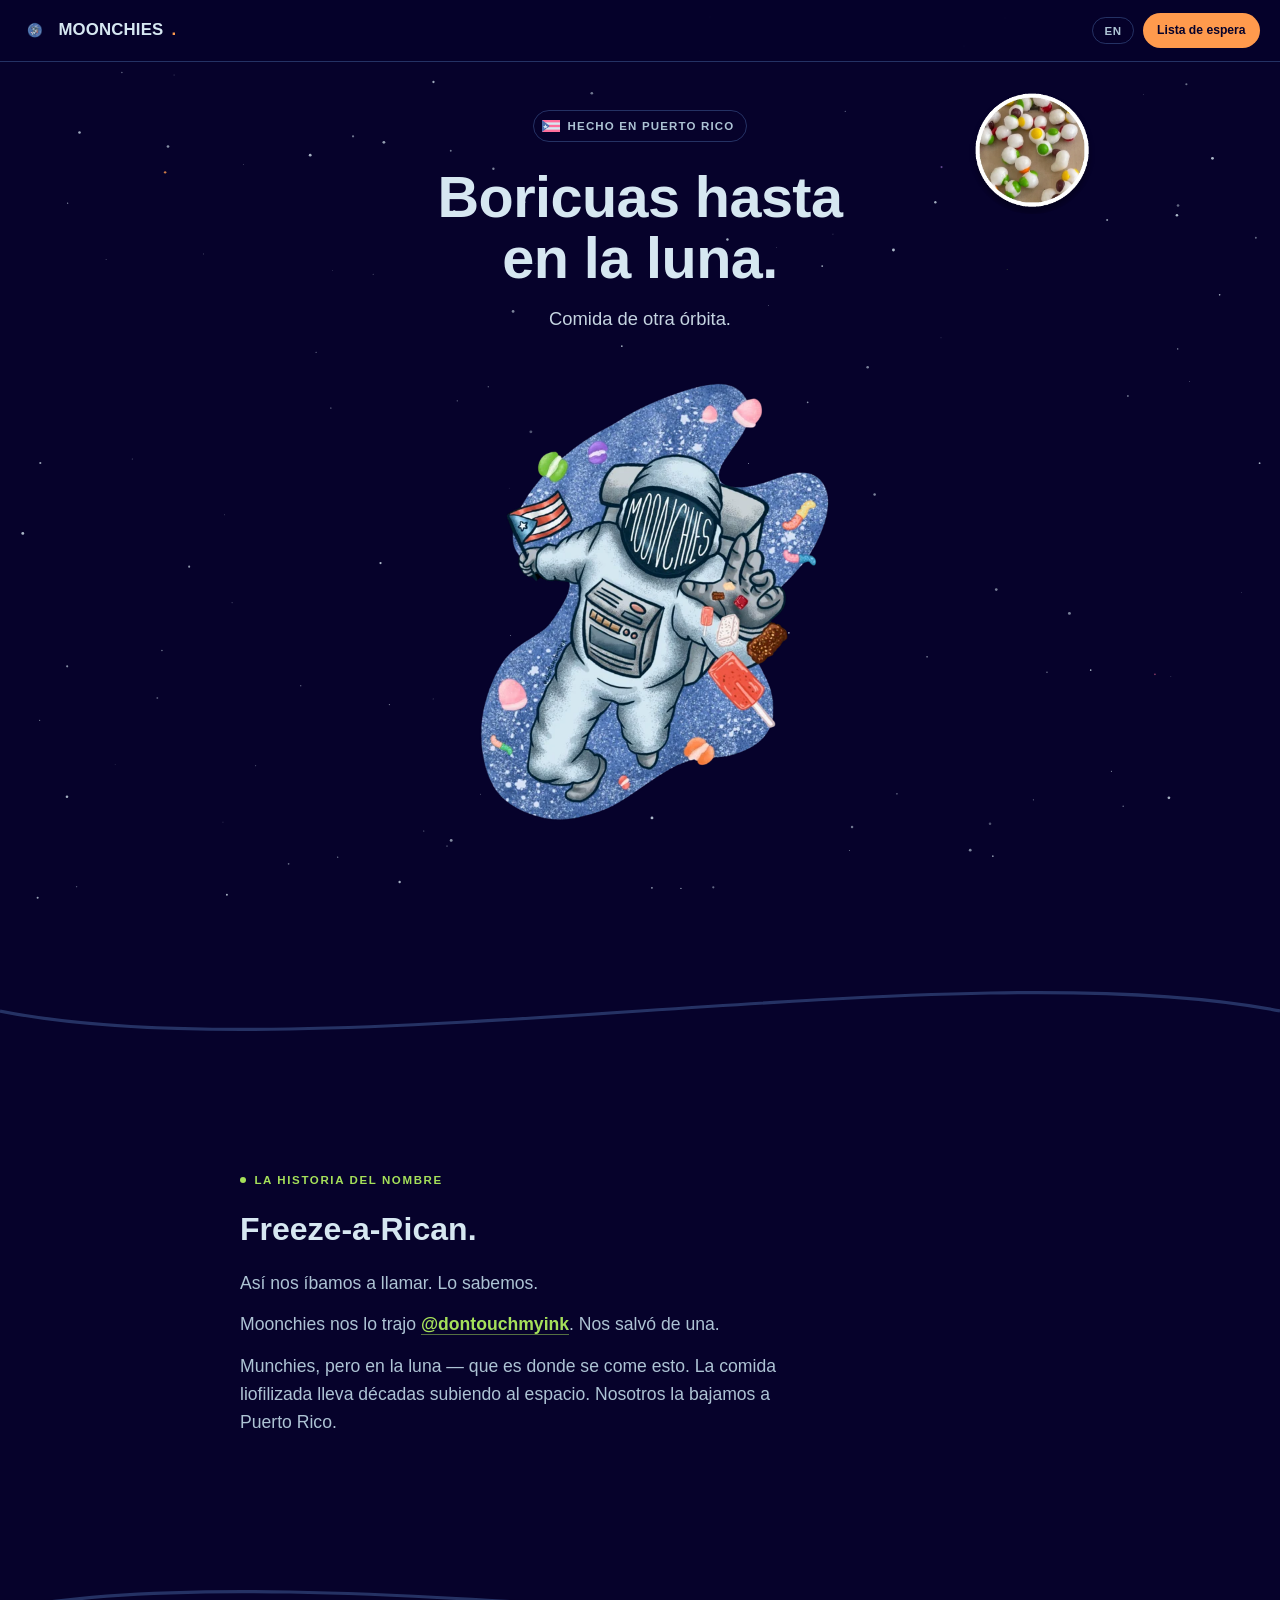
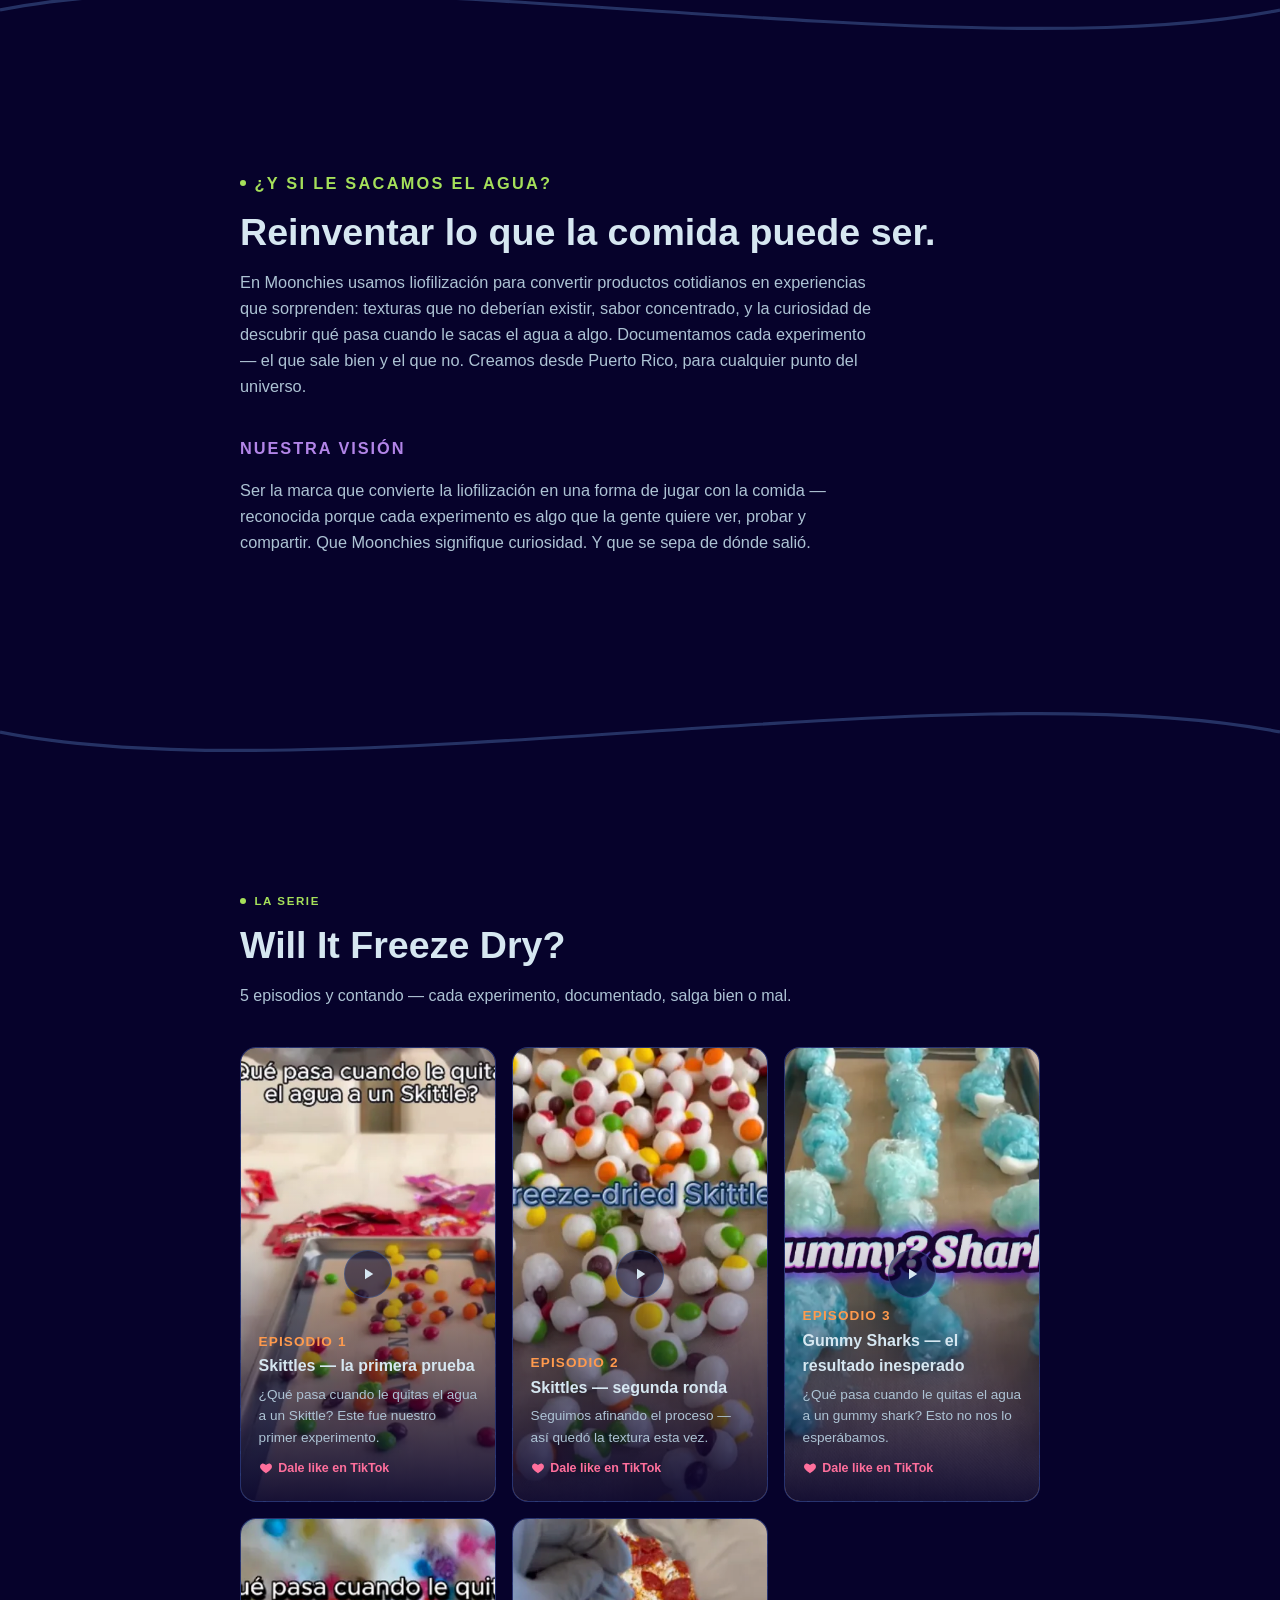
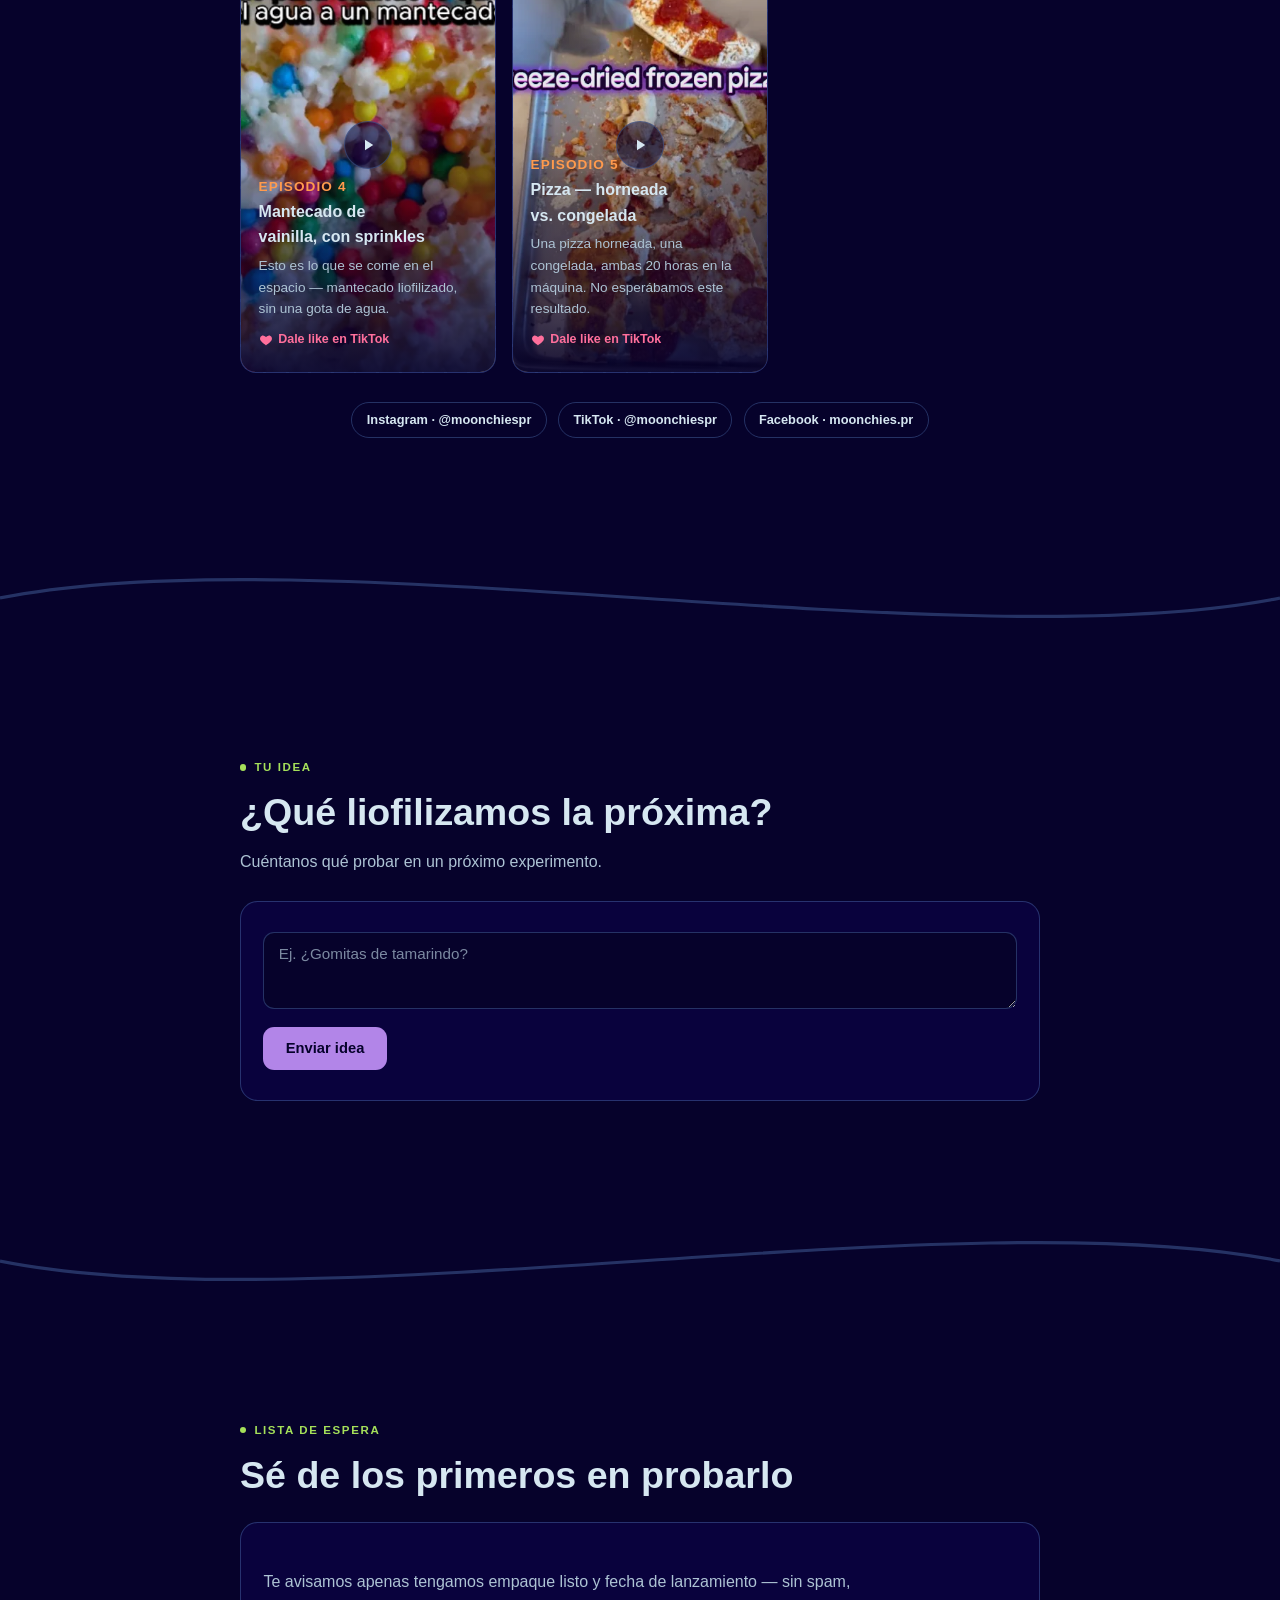
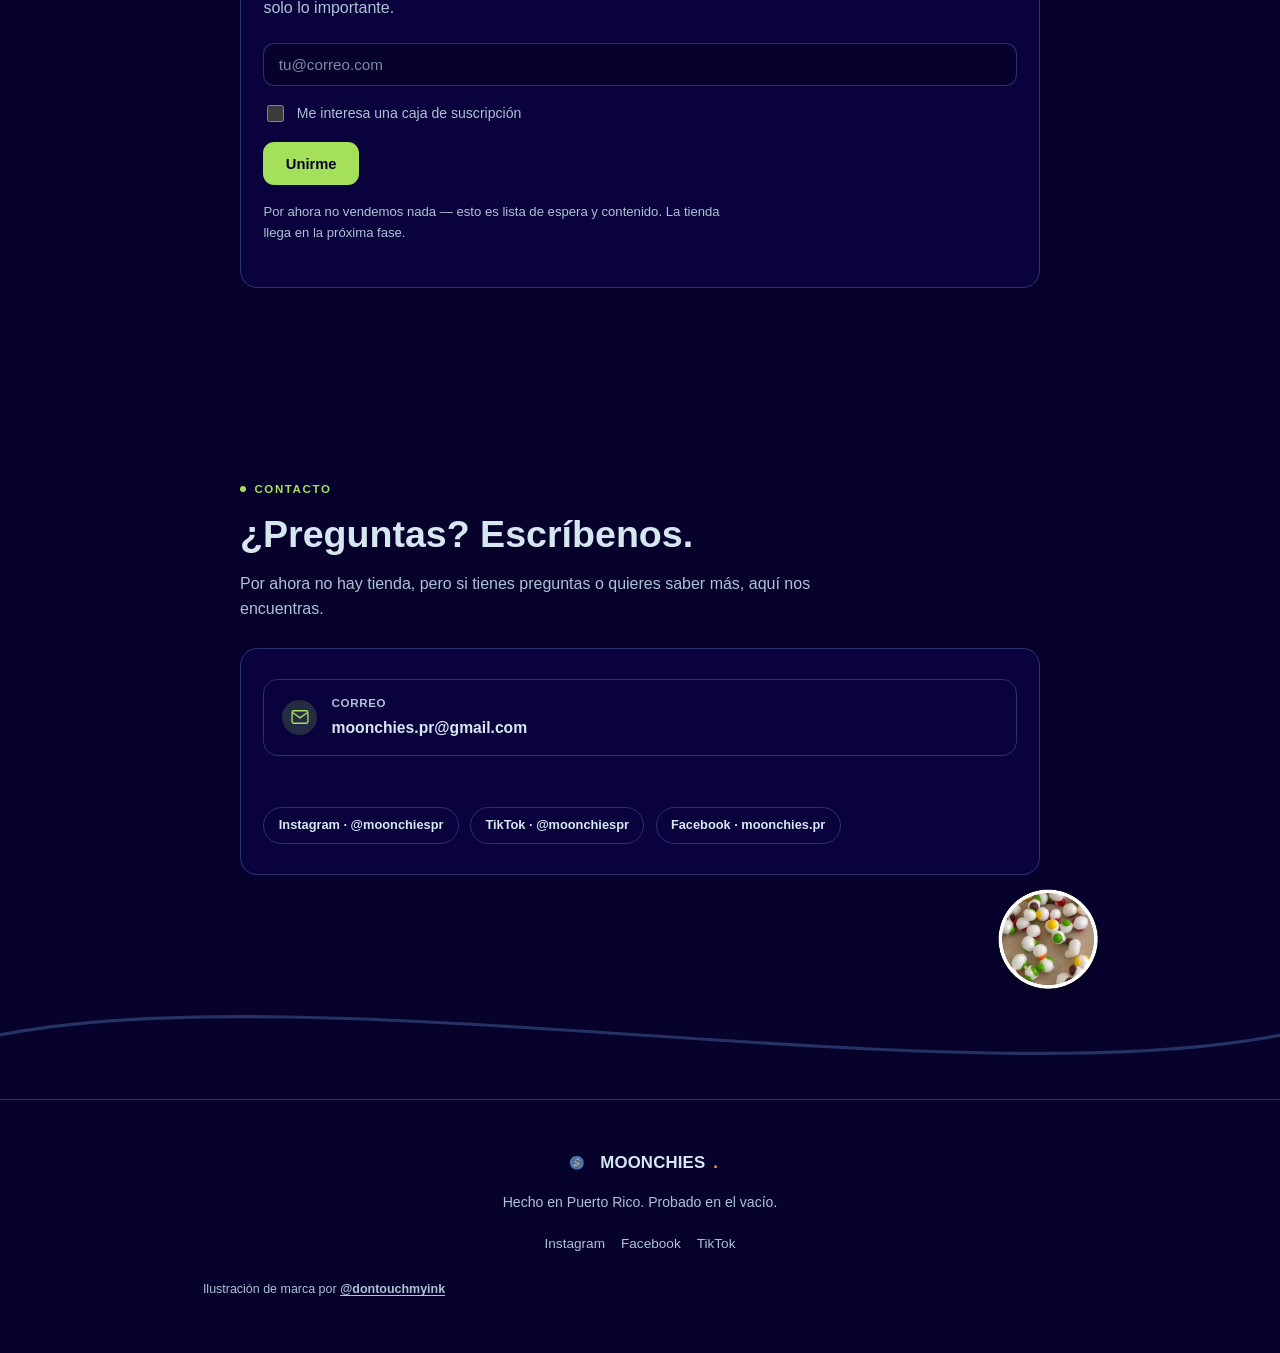
==== index.html @ 4232173c "Phase 1: technical base — skip link, lighter starfield, branded 404, SEO, headers, print - Skip-to-c" ====
<!doctype html>
<html lang="es">
<head>
<meta charset="utf-8">
<meta name="viewport" content="width=device-width, initial-scale=1">
<title data-i18n="meta.title">Moonchies — Boricuas hasta en la luna</title>
<meta name="description" content="Moonchies liofiliza lo cotidiano y documenta qué pasa. Will It Freeze Dry, lista de espera y la historia detrás del nombre — desde Puerto Rico.">
<link rel="canonical" href="https://moonchiespr.com/">
<meta name="theme-color" content="#06022b">

<meta property="og:type" content="website">
<meta property="og:site_name" content="Moonchies">
<meta property="og:title" content="Moonchies — Boricuas hasta en la luna">
<meta property="og:description" content="Liofiliamos lo cotidiano y documentamos qué pasa. Will It Freeze Dry, lista de espera y la historia detrás del nombre — desde Puerto Rico.">
<meta property="og:image" content="https://moonchiespr.com/images/og-image.jpg">
<meta property="og:url" content="https://moonchiespr.com/">
<meta property="og:locale" content="es_PR">
<meta name="twitter:card" content="summary_large_image">
<meta name="twitter:title" content="Moonchies — Boricuas hasta en la luna">
<meta name="twitter:description" content="Liofiliamos lo cotidiano y documentamos qué pasa, desde Puerto Rico.">
<meta name="twitter:image" content="https://moonchiespr.com/images/og-image.jpg">

<link rel="icon" type="image/png" sizes="32x32" href="images/favicon-32.png">
<link rel="icon" type="image/png" sizes="48x48" href="images/favicon-48.png">
<link rel="apple-touch-icon" href="images/apple-touch-icon.png">
<link rel="stylesheet" href="css/style.css">

<script type="application/ld+json">
{
  "@context": "https://schema.org",
  "@type": "Organization",
  "name": "Moonchies",
  "url": "https://moonchiespr.com/",
  "logo": "https://moonchiespr.com/images/logo-circular.png",
  "email": "moonchies.pr@gmail.com",
  "description": "Snacks liofilizados desde Puerto Rico. Will It Freeze Dry: cada experimento, documentado.",
  "foundingLocation": { "@type": "Place", "name": "Puerto Rico" },
  "sameAs": [
    "https://instagram.com/moonchiespr",
    "https://www.tiktok.com/@moonchiespr",
    "https://facebook.com/moonchies.pr"
  ]
}
</script>
</head>
<body>

<a class="skip-link" href="#contenido" data-i18n="a11y.skip">Saltar al contenido</a>

<canvas id="stars" aria-hidden="true"></canvas>

<div class="page">

  <header class="nav">
    <a class="wordmark" href="#top">
      <img src="images/logo-circular.webp" alt="" width="30" height="30">
      MOONCHIES<span class="dot">.</span>
    </a>
    <div class="nav-actions">
      <button class="lang-toggle" id="langToggle" type="button">EN</button>
      <a class="nav-cta" href="#waitlist" data-i18n="nav.cta">Lista de espera</a>
    </div>
  </header>

  <main id="contenido" tabindex="-1">

  <section class="hero" id="top">
    <div class="hero-badge">
      <svg class="flag-chip" width="18" height="12" viewBox="0 0 30 20" aria-hidden="true">
        <rect width="30" height="20" fill="#d6e7f1"/>
        <rect width="30" height="4" fill="#ff6f9c"/>
        <rect y="8" width="30" height="4" fill="#ff6f9c"/>
        <rect y="16" width="30" height="4" fill="#ff6f9c"/>
        <polygon points="0,0 13,10 0,20" fill="#4d6dab"/>
        <polygon points="4.5,10 5.7,7.2 6.9,10 9.9,10 7.5,11.8 8.4,14.6 5.7,12.8 3,14.6 3.9,11.8 1.5,10" fill="#d6e7f1"/>
      </svg>
      <span data-i18n="hero.badge">Hecho en Puerto Rico</span>
    </div>

    <h1 data-i18n="hero.tagline">Boricuas hasta en la luna.</h1>
    <p class="lede" data-i18n="hero.lede">Comida de otra órbita.</p>

    <picture>
      <source srcset="images/logo-oficial.webp" type="image/webp">
      <img class="hero-logo" src="images/logo-oficial.png" width="576" height="700" fetchpriority="high"
           data-i18n-alt="hero.logo_alt"
           alt="Astronauta Moonchies flotando en el espacio con bandera de Puerto Rico, rodeado de dulces — ilustración de @dontouchmyink">
    </picture>

    <img class="sticker sticker--skittles sticker--hero" src="images/sticker-skittles.webp" alt="" aria-hidden="true" width="120" height="120">
  </section>

  <svg class="divider" viewBox="0 0 400 40" preserveAspectRatio="none" aria-hidden="true"><path d="M0,20 C100,40 300,0 400,20" fill="none" stroke="currentColor" stroke-width="1"/></svg>

  <section class="story" id="historia">
    <p class="eyebrow" data-i18n="story.eyebrow">La historia del nombre</p>
    <p data-i18n="story.p1">Freeze-a-Rican.</p>
    <p data-i18n="story.p2">Así nos íbamos a llamar. Lo sabemos.</p>
    <p><span data-i18n="story.p3a">Moonchies nos lo trajo</span> <a href="https://instagram.com/dontouchmyink" target="_blank" rel="noopener">@dontouchmyink</a><span data-i18n="story.p3b">. Nos salvó de una.</span></p>
    <p data-i18n="story.p4">Munchies, pero en la luna — que es donde se come esto. La comida liofilizada lleva décadas subiendo al espacio. Nosotros la bajamos a Puerto Rico.</p>
  </section>

  <svg class="divider" viewBox="0 0 400 40" preserveAspectRatio="none" aria-hidden="true"><path d="M0,20 C100,0 300,40 400,20" fill="none" stroke="currentColor" stroke-width="1"/></svg>

  <section id="mision">
    <div class="purpose-block">
      <p class="eyebrow" data-i18n="mission.eyebrow">¿Y si le sacamos el agua?</p>
      <h2 data-i18n="mission.title">Reinventar lo que la comida puede ser.</h2>
      <p data-i18n="mission.body">En Moonchies usamos liofilización para convertir productos cotidianos en experiencias que sorprenden: texturas que no deberían existir, sabor concentrado, y la curiosidad de descubrir qué pasa cuando le sacas el agua a algo. Documentamos cada experimento — el que sale bien y el que no. Creamos desde Puerto Rico, para cualquier punto del universo.</p>
    </div>
    <div class="purpose-block">
      <p class="purpose-label" data-i18n="vision.label">Nuestra visión</p>
      <p data-i18n="vision.body">Ser la marca que convierte la liofilización en una forma de jugar con la comida — reconocida porque cada experimento es algo que la gente quiere ver, probar y compartir. Que Moonchies signifique curiosidad. Y que se sepa de dónde salió.</p>
    </div>
  </section>

  <svg class="divider" viewBox="0 0 400 40" preserveAspectRatio="none" aria-hidden="true"><path d="M0,20 C100,40 300,0 400,20" fill="none" stroke="currentColor" stroke-width="1"/></svg>

  <section id="wifd">
    <p class="eyebrow" data-i18n="wifd.eyebrow">La serie</p>
    <h2>Will It Freeze Dry?</h2>
    <p data-i18n="wifd.lede">5 episodios y contando — cada experimento, documentado, salga bien o mal.</p>

    <div class="wifd-grid">
      <div class="wifd-tile has-thumb" data-tiktok-url="https://www.tiktok.com/@moonchiespr/video/7670728529528589582">
        <img class="wifd-thumb" src="images/wifd-1-thumb.webp" width="480" height="640" loading="lazy" data-i18n-alt="wifd.ep1_alt" alt="Miniatura del video de TikTok: Skittles liofilizados, primera prueba">
        <button class="wifd-play" type="button" data-i18n-aria-label="wifd.play_label" aria-label="Reproducir video de TikTok">
          <span class="wifd-play-icon" aria-hidden="true">
            <svg width="18" height="18" viewBox="0 0 24 24" fill="currentColor"><path d="M8 5v14l11-7z"/></svg>
          </span>
        </button>
        <div class="wifd-tile-body">
          <p class="wifd-tile-tag" data-i18n="wifd.ep1_tag">Episodio 1</p>
          <h3 data-i18n="wifd.ep1_title">Skittles — la primera prueba</h3>
          <p data-i18n="wifd.ep1_body">¿Qué pasa cuando le quitas el agua a un Skittle? Este fue nuestro primer experimento.</p>
          <a class="wifd-like" href="https://www.tiktok.com/@moonchiespr/video/7670728529528589582" target="_blank" rel="noopener">
            <svg width="14" height="14" viewBox="0 0 24 24" fill="currentColor" aria-hidden="true"><path d="M12 21s-6.7-4.3-9.3-8.2C1 10 1.6 6.6 4.4 5.1 6.7 3.8 9.4 4.6 12 7c2.6-2.4 5.3-3.2 7.6-1.9 2.8 1.5 3.4 4.9 1.7 7.7C18.7 16.7 12 21 12 21z"/></svg>
            <span data-i18n="wifd.like_label">Dale like en TikTok</span>
          </a>
        </div>
      </div>
      <div class="wifd-tile has-thumb" data-tiktok-url="https://www.tiktok.com/@moonchiespr/video/7671419664810970382">
        <img class="wifd-thumb" src="images/wifd-2-thumb.webp" width="480" height="640" loading="lazy" data-i18n-alt="wifd.ep2_alt" alt="Miniatura del video de TikTok: Skittles liofilizados, segunda ronda">
        <button class="wifd-play" type="button" data-i18n-aria-label="wifd.play_label" aria-label="Reproducir video de TikTok">
          <span class="wifd-play-icon" aria-hidden="true">
            <svg width="18" height="18" viewBox="0 0 24 24" fill="currentColor"><path d="M8 5v14l11-7z"/></svg>
          </span>
        </button>
        <div class="wifd-tile-body">
          <p class="wifd-tile-tag" data-i18n="wifd.ep2_tag">Episodio 2</p>
          <h3 data-i18n="wifd.ep2_title">Skittles — segunda ronda</h3>
          <p data-i18n="wifd.ep2_body">Seguimos afinando el proceso — así quedó la textura esta vez.</p>
          <a class="wifd-like" href="https://www.tiktok.com/@moonchiespr/video/7671419664810970382" target="_blank" rel="noopener">
            <svg width="14" height="14" viewBox="0 0 24 24" fill="currentColor" aria-hidden="true"><path d="M12 21s-6.7-4.3-9.3-8.2C1 10 1.6 6.6 4.4 5.1 6.7 3.8 9.4 4.6 12 7c2.6-2.4 5.3-3.2 7.6-1.9 2.8 1.5 3.4 4.9 1.7 7.7C18.7 16.7 12 21 12 21z"/></svg>
            <span data-i18n="wifd.like_label">Dale like en TikTok</span>
          </a>
        </div>
      </div>
      <div class="wifd-tile has-thumb" data-tiktok-url="https://www.tiktok.com/@moonchiespr/video/7672566179973614862">
        <img class="wifd-thumb" src="images/wifd-3-thumb.webp" width="480" height="640" loading="lazy" data-i18n-alt="wifd.ep3_alt" alt="Miniatura del video de TikTok: gummy sharks liofilizados">
        <button class="wifd-play" type="button" data-i18n-aria-label="wifd.play_label" aria-label="Reproducir video de TikTok">
          <span class="wifd-play-icon" aria-hidden="true">
            <svg width="18" height="18" viewBox="0 0 24 24" fill="currentColor"><path d="M8 5v14l11-7z"/></svg>
          </span>
        </button>
        <div class="wifd-tile-body">
          <p class="wifd-tile-tag" data-i18n="wifd.ep3_tag">Episodio 3</p>
          <h3 data-i18n="wifd.ep3_title">Gummy Sharks — el resultado inesperado</h3>
          <p data-i18n="wifd.ep3_body">¿Qué pasa cuando le quitas el agua a un gummy shark? Esto no nos lo esperábamos.</p>
          <a class="wifd-like" href="https://www.tiktok.com/@moonchiespr/video/7672566179973614862" target="_blank" rel="noopener">
            <svg width="14" height="14" viewBox="0 0 24 24" fill="currentColor" aria-hidden="true"><path d="M12 21s-6.7-4.3-9.3-8.2C1 10 1.6 6.6 4.4 5.1 6.7 3.8 9.4 4.6 12 7c2.6-2.4 5.3-3.2 7.6-1.9 2.8 1.5 3.4 4.9 1.7 7.7C18.7 16.7 12 21 12 21z"/></svg>
            <span data-i18n="wifd.like_label">Dale like en TikTok</span>
          </a>
        </div>
      </div>
      <div class="wifd-tile has-thumb" data-tiktok-url="https://www.tiktok.com/@moonchiespr/video/7673243206368103693">
        <img class="wifd-thumb" src="images/wifd-4-thumb.webp" width="480" height="640" loading="lazy" data-i18n-alt="wifd.ep4_alt" alt="Miniatura del video de TikTok: mantecado de vainilla liofilizado con sprinkles">
        <button class="wifd-play" type="button" data-i18n-aria-label="wifd.play_label" aria-label="Reproducir video de TikTok">
          <span class="wifd-play-icon" aria-hidden="true">
            <svg width="18" height="18" viewBox="0 0 24 24" fill="currentColor"><path d="M8 5v14l11-7z"/></svg>
          </span>
        </button>
        <div class="wifd-tile-body">
          <p class="wifd-tile-tag" data-i18n="wifd.ep4_tag">Episodio 4</p>
          <h3 data-i18n="wifd.ep4_title">Mantecado de vainilla, con sprinkles</h3>
          <p data-i18n="wifd.ep4_body">Esto es lo que se come en el espacio — mantecado liofilizado, sin una gota de agua.</p>
          <a class="wifd-like" href="https://www.tiktok.com/@moonchiespr/video/7673243206368103693" target="_blank" rel="noopener">
            <svg width="14" height="14" viewBox="0 0 24 24" fill="currentColor" aria-hidden="true"><path d="M12 21s-6.7-4.3-9.3-8.2C1 10 1.6 6.6 4.4 5.1 6.7 3.8 9.4 4.6 12 7c2.6-2.4 5.3-3.2 7.6-1.9 2.8 1.5 3.4 4.9 1.7 7.7C18.7 16.7 12 21 12 21z"/></svg>
            <span data-i18n="wifd.like_label">Dale like en TikTok</span>
          </a>
        </div>
      </div>
      <div class="wifd-tile has-thumb" data-tiktok-url="https://www.tiktok.com/@moonchiespr/video/7673644697818008845">
        <img class="wifd-thumb" src="images/wifd-5-thumb.webp" width="480" height="640" loading="lazy" data-i18n-alt="wifd.ep5_alt" alt="Miniatura del video de TikTok: pizza liofilizada, horneada y congelada">
        <button class="wifd-play" type="button" data-i18n-aria-label="wifd.play_label" aria-label="Reproducir video de TikTok">
          <span class="wifd-play-icon" aria-hidden="true">
            <svg width="18" height="18" viewBox="0 0 24 24" fill="currentColor"><path d="M8 5v14l11-7z"/></svg>
          </span>
        </button>
        <div class="wifd-tile-body">
          <p class="wifd-tile-tag" data-i18n="wifd.ep5_tag">Episodio 5</p>
          <h3 data-i18n="wifd.ep5_title">Pizza — horneada vs. congelada</h3>
          <p data-i18n="wifd.ep5_body">Una pizza horneada, una congelada, ambas 20 horas en la máquina. No esperábamos este resultado.</p>
          <a class="wifd-like" href="https://www.tiktok.com/@moonchiespr/video/7673644697818008845" target="_blank" rel="noopener">
            <svg width="14" height="14" viewBox="0 0 24 24" fill="currentColor" aria-hidden="true"><path d="M12 21s-6.7-4.3-9.3-8.2C1 10 1.6 6.6 4.4 5.1 6.7 3.8 9.4 4.6 12 7c2.6-2.4 5.3-3.2 7.6-1.9 2.8 1.5 3.4 4.9 1.7 7.7C18.7 16.7 12 21 12 21z"/></svg>
            <span data-i18n="wifd.like_label">Dale like en TikTok</span>
          </a>
        </div>
      </div>
    </div>

    <div class="wifd-social">
      <a class="social-pill" href="https://instagram.com/moonchiespr" target="_blank" rel="noopener">Instagram · @moonchiespr</a>
      <a class="social-pill" href="https://tiktok.com/@moonchiespr" target="_blank" rel="noopener">TikTok · @moonchiespr</a>
      <a class="social-pill" href="https://facebook.com/moonchies.pr" target="_blank" rel="noopener">Facebook · moonchies.pr</a>
    </div>
  </section>

  <svg class="divider" viewBox="0 0 400 40" preserveAspectRatio="none" aria-hidden="true"><path d="M0,20 C100,0 300,40 400,20" fill="none" stroke="currentColor" stroke-width="1"/></svg>

  <section id="sugerencias">
    <p class="eyebrow" data-i18n="suggest.eyebrow">Tu idea</p>
    <h2 data-i18n="suggest.title">¿Qué liofilizamos la próxima?</h2>
    <p data-i18n="suggest.lede">Cuéntanos qué probar en un próximo experimento.</p>

    <div class="panel">
      <form name="wifd-suggestions" method="POST" data-netlify="true" netlify-honeypot="bot-field" id="suggestForm">
        <input type="hidden" name="form-name" value="wifd-suggestions">
        <p class="honeypot-field" aria-hidden="true"><label>No llenar: <input name="bot-field" tabindex="-1" autocomplete="off"></label></p>
        <div class="field">
          <label for="suggest-idea" class="visually-hidden" data-i18n="suggest.field_label">Tu idea</label>
          <textarea id="suggest-idea" name="idea" rows="3" required data-i18n-placeholder="suggest.placeholder" placeholder="Ej. ¿Gomitas de tamarindo?"></textarea>
        </div>
        <button type="submit" class="form-submit violet" data-i18n="suggest.submit">Enviar idea</button>
      </form>
      <div class="form-confirm violet" id="suggestConfirm">
        <div class="form-confirm-success">
          <p data-i18n="suggest.confirm">¡Gracias! La anotamos.</p>
        </div>
        <p class="form-confirm-error" data-i18n="form.error">Algo salió mal. Intenta de nuevo o escríbenos por Instagram.</p>
      </div>
    </div>
  </section>

  <svg class="divider" viewBox="0 0 400 40" preserveAspectRatio="none" aria-hidden="true"><path d="M0,20 C100,40 300,0 400,20" fill="none" stroke="currentColor" stroke-width="1"/></svg>

  <section id="waitlist">
    <p class="eyebrow" data-i18n="waitlist.eyebrow">Lista de espera</p>
    <h2 data-i18n="waitlist.title">Sé de los primeros en probarlo</h2>

    <div class="panel">
      <p data-i18n="waitlist.lede">Te avisamos apenas tengamos empaque listo y fecha de lanzamiento — sin spam, solo lo importante.</p>
      <form name="waitlist" method="POST" data-netlify="true" netlify-honeypot="bot-field" id="waitlistForm">
        <input type="hidden" name="form-name" value="waitlist">
        <p class="honeypot-field" aria-hidden="true"><label>No llenar: <input name="bot-field" tabindex="-1" autocomplete="off"></label></p>
        <div class="field">
          <label for="email" class="visually-hidden" data-i18n="waitlist.field_label">Correo electrónico</label>
          <input type="email" id="email" name="correo" required data-i18n-placeholder="waitlist.placeholder" placeholder="tu@correo.com">
        </div>
        <label class="checkbox-field">
          <input type="checkbox" name="interes_suscripcion" value="si">
          <span data-i18n="waitlist.subscription">Me interesa una caja de suscripción</span>
        </label>
        <button type="submit" class="form-submit lime" data-i18n="waitlist.submit">Unirme</button>
      </form>
      <div class="form-confirm lime" id="waitlistConfirm">
        <div class="form-confirm-success">
          <p data-i18n="waitlist.confirm">¡Listo! Te avisamos apenas lancemos.</p>
          <p class="form-confirm-follow" data-i18n="waitlist.follow">Mientras tanto, síguenos para ver los experimentos:</p>
          <div class="wifd-social">
            <a class="social-pill" href="https://instagram.com/moonchiespr" target="_blank" rel="noopener">Instagram</a>
            <a class="social-pill" href="https://tiktok.com/@moonchiespr" target="_blank" rel="noopener">TikTok</a>
            <a class="social-pill" href="https://facebook.com/moonchies.pr" target="_blank" rel="noopener">Facebook</a>
          </div>
        </div>
        <p class="form-confirm-error" data-i18n="form.error">Algo salió mal. Intenta de nuevo o escríbenos por Instagram.</p>
      </div>
      <p class="not-selling-note" data-i18n="waitlist.disclaimer">Por ahora no vendemos nada — esto es lista de espera y contenido. La tienda llega en la próxima fase.</p>
    </div>
  </section>

  <section id="contacto">
    <p class="eyebrow" data-i18n="contact.eyebrow">Contacto</p>
    <h2 data-i18n="contact.title">¿Preguntas? Escríbenos.</h2>
    <p data-i18n="contact.lede">Por ahora no hay tienda, pero si tienes preguntas o quieres saber más, aquí nos encuentras.</p>

    <div class="panel contact-panel">
      <a class="contact-row" href="mailto:moonchies.pr@gmail.com">
        <span class="contact-icon" aria-hidden="true">
          <svg width="20" height="20" viewBox="0 0 24 24" fill="none" stroke="currentColor" stroke-width="1.6"><rect x="2.5" y="4.5" width="19" height="15" rx="2"/><path d="M3 6.5l9 6.5 9-6.5"/></svg>
        </span>
        <span class="contact-text">
          <span class="contact-label" data-i18n="contact.email_label">Correo</span>
          <span class="contact-value">moonchies.pr@gmail.com</span>
        </span>
      </a>

      <div class="wifd-social">
        <a class="social-pill" href="https://instagram.com/moonchiespr" target="_blank" rel="noopener">Instagram · @moonchiespr</a>
        <a class="social-pill" href="https://tiktok.com/@moonchiespr" target="_blank" rel="noopener">TikTok · @moonchiespr</a>
        <a class="social-pill" href="https://facebook.com/moonchies.pr" target="_blank" rel="noopener">Facebook · moonchies.pr</a>
      </div>
    </div>

    <img class="sticker sticker--skittles sticker--contact" src="images/sticker-skittles.webp" alt="" aria-hidden="true" loading="lazy" width="120" height="120">
  </section>

  </main>

  <svg class="divider" viewBox="0 0 400 40" preserveAspectRatio="none" aria-hidden="true"><path d="M0,20 C100,0 300,40 400,20" fill="none" stroke="currentColor" stroke-width="1"/></svg>

  <footer>
    <a class="wordmark" href="#top">
      <img src="images/logo-circular.webp" alt="" width="30" height="30" loading="lazy">
      MOONCHIES<span class="dot">.</span>
    </a>
    <p class="tagline" data-i18n="footer.tagline">Hecho en Puerto Rico. Probado en el vacío.</p>
    <div class="footer-links">
      <a href="https://instagram.com/moonchiespr" target="_blank" rel="noopener">Instagram</a>
      <a href="https://facebook.com/moonchies.pr" target="_blank" rel="noopener">Facebook</a>
      <a href="https://tiktok.com/@moonchiespr" target="_blank" rel="noopener">TikTok</a>
    </div>
    <p class="credit"><span data-i18n="footer.credit">Ilustración de marca por</span> <a href="https://instagram.com/dontouchmyink" target="_blank" rel="noopener">@dontouchmyink</a></p>
  </footer>

</div>

<script src="js/main.js"></script>
</body>
</html>
---- css/style.css ----
:root {
  --space-void: #0d0254;
  --space-black: #06022b;
  --nebula: #4d6dab;
  --frost: #d6e7f1;
  --dust: #adc3d4;
  --candy-pink: #ff6f9c;
  --candy-orange: #ff9a4d;
  --candy-lime: #a5e05a;
  --candy-violet: #b285e8;

  --font-display: ui-rounded, "SF Pro Rounded", "Segoe UI Rounded", "Nunito", "Arial Rounded MT Bold", sans-serif;
  --font-body: -apple-system, BlinkMacSystemFont, "Segoe UI", Roboto, "Helvetica Neue", Arial, sans-serif;

  --edge: color-mix(in srgb, var(--nebula) 45%, transparent);
  --panel: color-mix(in srgb, var(--space-black) 55%, var(--space-void) 45%);
}

* { box-sizing: border-box; }
html, body { margin: 0; padding: 0; }

html {
  color-scheme: dark;
  scrollbar-color: color-mix(in srgb, var(--nebula) 70%, var(--space-black)) var(--space-black);
  scroll-padding-top: 5rem;
}
@media (prefers-reduced-motion: no-preference) {
  html { scroll-behavior: smooth; }
}

::selection { background: var(--candy-pink); color: var(--space-black); }
input, textarea { caret-color: var(--candy-orange); }

body {
  background: var(--space-black);
  color: var(--frost);
  font-family: var(--font-body);
  line-height: 1.6;
  overflow-x: hidden;
  -webkit-font-smoothing: antialiased;
}

a { color: inherit; }

:focus-visible { outline: 2px solid var(--candy-orange); outline-offset: 2px; }

@media (prefers-reduced-motion: reduce) {
  * { animation-duration: 0.001ms !important; animation-iteration-count: 1 !important; transition-duration: 0.001ms !important; }
}

.skip-link {
  position: absolute;
  top: 0.6rem;
  left: 0.6rem;
  z-index: 100;
  background: var(--candy-orange);
  color: var(--space-black);
  font-weight: 700;
  font-size: 0.9rem;
  padding: 0.6rem 1rem;
  border-radius: 999px;
  text-decoration: none;
  transform: translateY(-160%);
}
.skip-link:focus { transform: none; }

main:focus { outline: none; }

.visually-hidden {
  position: absolute;
  width: 1px; height: 1px;
  overflow: hidden;
  clip: rect(0 0 0 0);
  white-space: nowrap;
  margin: -1px;
}

#stars {
  position: fixed;
  inset: 0;
  width: 100%;
  height: 100%;
  z-index: 0;
  pointer-events: none;
}

.page { position: relative; z-index: 1; overflow-x: clip; }

/* ---------- nav ---------- */
header.nav {
  position: sticky;
  top: 0;
  z-index: 10;
  display: flex;
  align-items: center;
  justify-content: space-between;
  gap: 0.75rem;
  padding: 0.8rem 1.25rem;
  background: color-mix(in srgb, var(--space-black) 78%, transparent);
  backdrop-filter: blur(10px);
  border-bottom: 1px solid var(--edge);
}

.wordmark {
  display: flex;
  align-items: center;
  gap: 0.5rem;
  font-family: var(--font-display);
  font-weight: 800;
  font-size: 1.05rem;
  letter-spacing: 0.01em;
  color: var(--frost);
  text-decoration: none;
}
.wordmark img { width: 1.9rem; height: 1.9rem; border-radius: 50%; flex: none; }
.wordmark .dot { color: var(--candy-orange); }

.nav-actions { display: flex; align-items: center; gap: 0.55rem; }

.lang-toggle {
  font-family: var(--font-body);
  font-size: 0.72rem;
  font-weight: 700;
  letter-spacing: 0.05em;
  background: transparent;
  border: 1px solid var(--edge);
  color: var(--dust);
  border-radius: 999px;
  padding: 0.4rem 0.7rem;
  cursor: pointer;
}
.lang-toggle:hover { border-color: var(--nebula); color: var(--frost); }

.nav-cta {
  font-family: var(--font-body);
  font-size: 0.76rem;
  font-weight: 700;
  background: var(--candy-orange);
  color: var(--space-black);
  border: none;
  border-radius: 999px;
  padding: 0.5rem 0.9rem;
  text-decoration: none;
  white-space: nowrap;
}
.nav-cta:hover { background: color-mix(in srgb, var(--candy-orange) 85%, white); }

/* ---------- shared section layout ---------- */
section {
  position: relative;
  padding: 4.5rem 1.25rem;
  max-width: 30rem;
  margin: 0 auto;
}
@media (min-width: 46rem) {
  section { max-width: 54rem; padding: 6rem 2rem; }
}

.eyebrow {
  font-family: var(--font-body);
  font-size: 0.72rem;
  font-weight: 700;
  letter-spacing: 0.14em;
  text-transform: uppercase;
  color: var(--candy-lime);
  margin: 0 0 0.9rem;
  display: flex;
  align-items: center;
  gap: 0.5rem;
}
.eyebrow::before { content: ""; width: 0.4rem; height: 0.4rem; border-radius: 50%; background: currentColor; flex: none; }

h1, h2, h3 {
  font-family: var(--font-display);
  font-weight: 800;
  text-wrap: balance;
  margin: 0 0 1rem;
  color: var(--frost);
}
h1 { font-size: clamp(2.3rem, 8vw, 3.6rem); line-height: 1.05; letter-spacing: -0.01em; }
h2 { font-size: clamp(1.7rem, 5.5vw, 2.35rem); line-height: 1.12; }

p { color: var(--dust); max-width: 38rem; }
p.lede { font-size: 1.15rem; color: var(--frost); opacity: 0.92; }

.divider { display: block; width: 100%; height: auto; color: var(--edge); }

/* ---------- hero ---------- */
.hero { padding-top: 3rem; text-align: center; display: flex; flex-direction: column; align-items: center; }

.hero-badge {
  display: inline-flex;
  align-items: center;
  gap: 0.45rem;
  font-size: 0.72rem;
  font-weight: 700;
  letter-spacing: 0.1em;
  text-transform: uppercase;
  color: var(--dust);
  border: 1px solid var(--edge);
  border-radius: 999px;
  padding: 0.35rem 0.75rem 0.35rem 0.55rem;
  margin-bottom: 1.6rem;
}
.flag-chip { flex: none; }

.hero h1 { max-width: 20ch; }
.hero .lede { margin: 0 auto 2.2rem; }

.hero-logo { width: min(78vw, 24rem); height: auto; margin-top: 0.5rem; }

/* ---------- historia del nombre ---------- */
.story p:not(.eyebrow) {
  font-size: 1.1rem;
  max-width: 34rem;
  margin: 0 0 0.85rem;
}
.story .eyebrow + p {
  font-family: var(--font-display);
  font-weight: 800;
  font-size: clamp(1.5rem, 5vw, 2rem);
  color: var(--frost);
}
.story a {
  color: var(--candy-lime);
  font-weight: 700;
  text-decoration: none;
  border-bottom: 1px solid color-mix(in srgb, var(--candy-lime) 50%, transparent);
}
.story a:hover { border-color: var(--candy-lime); }

/* ---------- misión / visión ---------- */
.purpose-block { margin-top: 2.2rem; }
.purpose-block:first-of-type { margin-top: 0; }
.purpose-label {
  font-size: 0.72rem;
  font-weight: 700;
  letter-spacing: 0.12em;
  text-transform: uppercase;
  color: var(--candy-violet);
  margin: 0 0 0.6rem;
}
.purpose-block p { font-size: 1.02rem; max-width: 40rem; }

/* ---------- WIFD grid ---------- */
.wifd-grid {
  display: grid;
  grid-template-columns: 1fr;
  gap: 1rem;
  margin-top: 2.4rem;
}
@media (min-width: 34rem) {
  .wifd-grid { grid-template-columns: repeat(2, 1fr); }
}
@media (min-width: 60rem) {
  .wifd-grid { grid-template-columns: repeat(3, 1fr); }
}

.wifd-tile {
  position: relative;
  aspect-ratio: 9 / 16;
  border-radius: 1rem;
  overflow: hidden;
  border: 1px solid var(--edge);
  background:
    repeating-linear-gradient(135deg, color-mix(in srgb, var(--nebula) 14%, transparent) 0 2px, transparent 2px 16px),
    var(--panel);
  display: flex;
  align-items: flex-end;
  padding: 1.1rem;
}

.wifd-thumb {
  position: absolute;
  inset: 0;
  width: 100%;
  height: 100%;
  object-fit: cover;
  z-index: 0;
}
.wifd-tile.has-thumb::after {
  content: "";
  position: absolute;
  inset: 0;
  background: linear-gradient(to top, color-mix(in srgb, var(--space-black) 92%, transparent) 0%, color-mix(in srgb, var(--space-black) 15%, transparent) 55%, transparent 75%);
  z-index: 0;
}
.wifd-like {
  display: inline-flex;
  align-items: center;
  gap: 0.35rem;
  margin-top: 0.6rem;
  font-size: 0.78rem;
  font-weight: 600;
  color: var(--candy-pink);
  text-decoration: none;
}
.wifd-like:hover { color: color-mix(in srgb, var(--candy-pink) 80%, white); }

.wifd-tile-body { position: relative; z-index: 1; }
.wifd-tile-tag {
  display: inline-flex;
  align-items: center;
  gap: 0.4rem;
  font-size: 0.66rem;
  font-weight: 700;
  letter-spacing: 0.08em;
  text-transform: uppercase;
  color: var(--candy-orange);
  margin-bottom: 0.5rem;
}
.wifd-tile-tag .pulse { width: 0.4rem; height: 0.4rem; border-radius: 50%; background: var(--candy-orange); }
.wifd-tile h3 { font-size: 1rem; margin-bottom: 0.3rem; }
.wifd-tile p { font-size: 0.85rem; margin: 0; max-width: 22rem; }

.wifd-play {
  position: absolute;
  inset: 0;
  z-index: 1;
  border: none;
  background: transparent;
  cursor: pointer;
  display: flex;
  align-items: center;
  justify-content: center;
}
.wifd-play-icon {
  width: 3rem; height: 3rem;
  border-radius: 50%;
  background: color-mix(in srgb, var(--space-black) 55%, transparent);
  border: 1px solid var(--edge);
  display: flex;
  align-items: center;
  justify-content: center;
  color: var(--frost);
}

.wifd-social { margin-top: 1.8rem; display: flex; gap: 0.7rem; justify-content: center; flex-wrap: wrap; }
.social-pill {
  font-size: 0.8rem;
  font-weight: 600;
  color: var(--frost);
  border: 1px solid var(--edge);
  border-radius: 999px;
  padding: 0.45rem 0.9rem;
  text-decoration: none;
}
.social-pill:hover { border-color: var(--candy-violet); color: var(--candy-violet); }

/* ---------- panels (suggestion / waitlist) ---------- */
.panel {
  margin-top: 1.6rem;
  border: 1px solid var(--edge);
  border-radius: 1.1rem;
  padding: 1.9rem 1.4rem;
  background: var(--panel);
}
.panel > p:first-of-type { margin-bottom: 1.4rem; }

.field { display: flex; flex-direction: column; gap: 0.35rem; }
.field label { font-size: 0.75rem; font-weight: 600; color: var(--dust); }
.field input[type="email"],
.field textarea {
  font-family: var(--font-body);
  font-size: 0.95rem;
  background: var(--space-black);
  border: 1px solid var(--edge);
  border-radius: 0.7rem;
  padding: 0.75rem 0.9rem;
  color: var(--frost);
  resize: vertical;
  width: 100%;
}
.field input::placeholder, .field textarea::placeholder { color: var(--dust); opacity: 0.7; }
.honeypot-field { position: absolute; left: -9999px; }

.checkbox-field {
  display: flex;
  align-items: flex-start;
  gap: 0.6rem;
  margin-top: 1rem;
  font-size: 0.88rem;
  color: var(--dust);
}
.checkbox-field input { margin-top: 0.2rem; width: 1.05rem; height: 1.05rem; accent-color: var(--candy-lime); flex: none; }

.form-submit {
  font-family: var(--font-body);
  font-weight: 700;
  font-size: 0.92rem;
  border: none;
  border-radius: 0.7rem;
  padding: 0.85rem 1.4rem;
  cursor: pointer;
  white-space: nowrap;
  margin-top: 1.1rem;
}
.form-submit.lime { background: var(--candy-lime); color: var(--space-black); }
.form-submit.lime:hover { background: color-mix(in srgb, var(--candy-lime) 85%, white); }
.form-submit.violet { background: var(--candy-violet); color: var(--space-black); }
.form-submit.violet:hover { background: color-mix(in srgb, var(--candy-violet) 85%, white); }

.form-confirm { display: none; margin-top: 1.1rem; font-size: 0.9rem; font-weight: 600; }
.form-confirm p { margin: 0; }
.form-confirm.lime .form-confirm-success { color: var(--candy-lime); }
.form-confirm.violet .form-confirm-success { color: var(--candy-violet); }
.form-confirm.show { display: block; }
.form-confirm-follow { font-weight: 500; font-size: 0.85rem; color: var(--dust); margin-top: 0.7rem !important; }
.form-confirm .wifd-social { margin-top: 0.6rem; justify-content: flex-start; }
.form-confirm-error { display: none; color: var(--candy-orange); }
.form-confirm.error .form-confirm-success { display: none; }
.form-confirm.error .form-confirm-error { display: block; }

.not-selling-note { font-size: 0.82rem; color: var(--dust); margin-top: 1rem; max-width: 30rem; }

/* ---------- contact ---------- */
.contact-panel { display: flex; flex-direction: column; gap: 1.4rem; }
.contact-row {
  display: flex;
  align-items: center;
  gap: 0.9rem;
  text-decoration: none;
  color: var(--frost);
  border: 1px solid var(--edge);
  border-radius: 0.9rem;
  padding: 0.9rem 1.1rem;
}
.contact-row:hover { border-color: var(--candy-lime); }
.contact-icon {
  flex: none;
  width: 2.2rem; height: 2.2rem;
  border-radius: 50%;
  background: color-mix(in srgb, var(--candy-lime) 18%, transparent);
  color: var(--candy-lime);
  display: flex;
  align-items: center;
  justify-content: center;
}
.contact-text { display: flex; flex-direction: column; gap: 0.15rem; min-width: 0; }
.contact-label { font-size: 0.72rem; font-weight: 700; letter-spacing: 0.06em; text-transform: uppercase; color: var(--dust); }
.contact-value { font-size: 0.98rem; font-weight: 600; word-break: break-word; }
#contacto .wifd-social { justify-content: flex-start; }

/* ---------- floating product stickers ---------- */
.sticker {
  position: absolute;
  width: clamp(4.5rem, 14vw, 7.5rem);
  height: auto;
  border-radius: 50%;
  pointer-events: none;
  z-index: 2;
  animation: sticker-float 7s ease-in-out infinite;
}
@media (prefers-reduced-motion: reduce) {
  .sticker { animation: none; }
}
@keyframes sticker-float {
  0%, 100% { transform: translateY(0) rotate(var(--sticker-rot, -6deg)); }
  50% { transform: translateY(-10px) rotate(var(--sticker-rot, -6deg)); }
}

.sticker--hero { --sticker-rot: -10deg; top: -0.5rem; right: 0.25rem; }
@media (min-width: 46rem) {
  .sticker--hero { top: 1.5rem; right: -1.5rem; width: 8rem; }
}

.sticker--contact { --sticker-rot: -5deg; bottom: -1.5rem; right: 0.25rem; }
@media (min-width: 46rem) {
  .sticker--contact { right: -2rem; width: 7rem; }
}

/* ---------- 404 ---------- */
.notfound {
  min-height: calc(100svh - 12rem);
  display: flex;
  flex-direction: column;
  align-items: center;
  justify-content: center;
  text-align: center;
  padding: 3rem 1.25rem 4rem;
}
.notfound-astronaut {
  width: min(52vw, 13rem);
  height: auto;
  margin-bottom: 1.5rem;
  animation: sticker-float 7s ease-in-out infinite;
  --sticker-rot: 8deg;
}
.notfound-code {
  font-family: var(--font-display);
  font-weight: 800;
  font-size: 0.85rem;
  letter-spacing: 0.3em;
  color: var(--candy-orange);
  margin: 0 0 0.6rem;
}
.notfound h1 { max-width: 16ch; }
.notfound .lede { margin: 0 auto 2rem; max-width: 30rem; }
.notfound-actions { display: flex; flex-wrap: wrap; gap: 0.7rem; justify-content: center; }
.btn-primary {
  font-weight: 700;
  font-size: 0.95rem;
  background: var(--candy-orange);
  color: var(--space-black);
  border-radius: 999px;
  padding: 0.75rem 1.3rem;
  text-decoration: none;
}
.btn-primary:hover { background: color-mix(in srgb, var(--candy-orange) 85%, white); }
.notfound-actions .social-pill { font-size: 0.95rem; padding: 0.75rem 1.3rem; }
@media (prefers-reduced-motion: reduce) {
  .notfound-astronaut { animation: none; }
}

/* ---------- footer ---------- */
footer { border-top: 1px solid var(--edge); padding: 3rem 1.25rem 2.5rem; text-align: center; }
footer .wordmark { justify-content: center; margin: 0 auto 0.8rem; }
footer p.tagline { margin: 0 auto; font-size: 0.88rem; }
.footer-links { display: flex; justify-content: center; gap: 1rem; margin: 1.2rem 0; flex-wrap: wrap; align-items: center; }
.footer-links a { color: var(--dust); text-decoration: none; font-size: 0.85rem; }
.footer-links a:hover { color: var(--candy-pink); }
.footer-links .muted { color: color-mix(in srgb, var(--dust) 68%, var(--space-black)); font-size: 0.85rem; }
.credit { font-size: 0.78rem; color: var(--dust); margin-top: 1.6rem; }
.credit a { color: var(--dust); font-weight: 600; text-decoration: underline; text-underline-offset: 2px; }
.credit a:hover { color: var(--candy-lime); }

/* ---------- print ---------- */
@media print {
  html, body { background: #fff !important; color: #111 !important; }
  #stars, .skip-link, header.nav, .divider, .sticker, .wifd-play, .wifd-like,
  form, .form-confirm, #sugerencias, .notfound-actions { display: none !important; }
  * { box-shadow: none !important; text-shadow: none !important; animation: none !important; }
  section { max-width: none; padding: 1.2rem 0; break-inside: avoid-page; }
  body * { color: #111 !important; }
  .hero-logo { width: 9rem; }
  .panel, .contact-row, .social-pill { border-color: #bbb; background: none; color: #111; }
  .wifd-grid { grid-template-columns: repeat(3, 1fr); gap: 0.6rem; }
  .wifd-tile { aspect-ratio: auto; min-height: 0; background: none; border-color: #bbb; break-inside: avoid; display: block; padding: 0.6rem; }
  .wifd-thumb, .wifd-tile.has-thumb::after { display: none; }
  a[href^="http"]::after, a[href^="mailto"]::after { content: " (" attr(href) ")"; font-size: 0.75em; font-weight: 400; word-break: break-all; }
  .wordmark::after, .contact-row::after { content: none !important; }
}
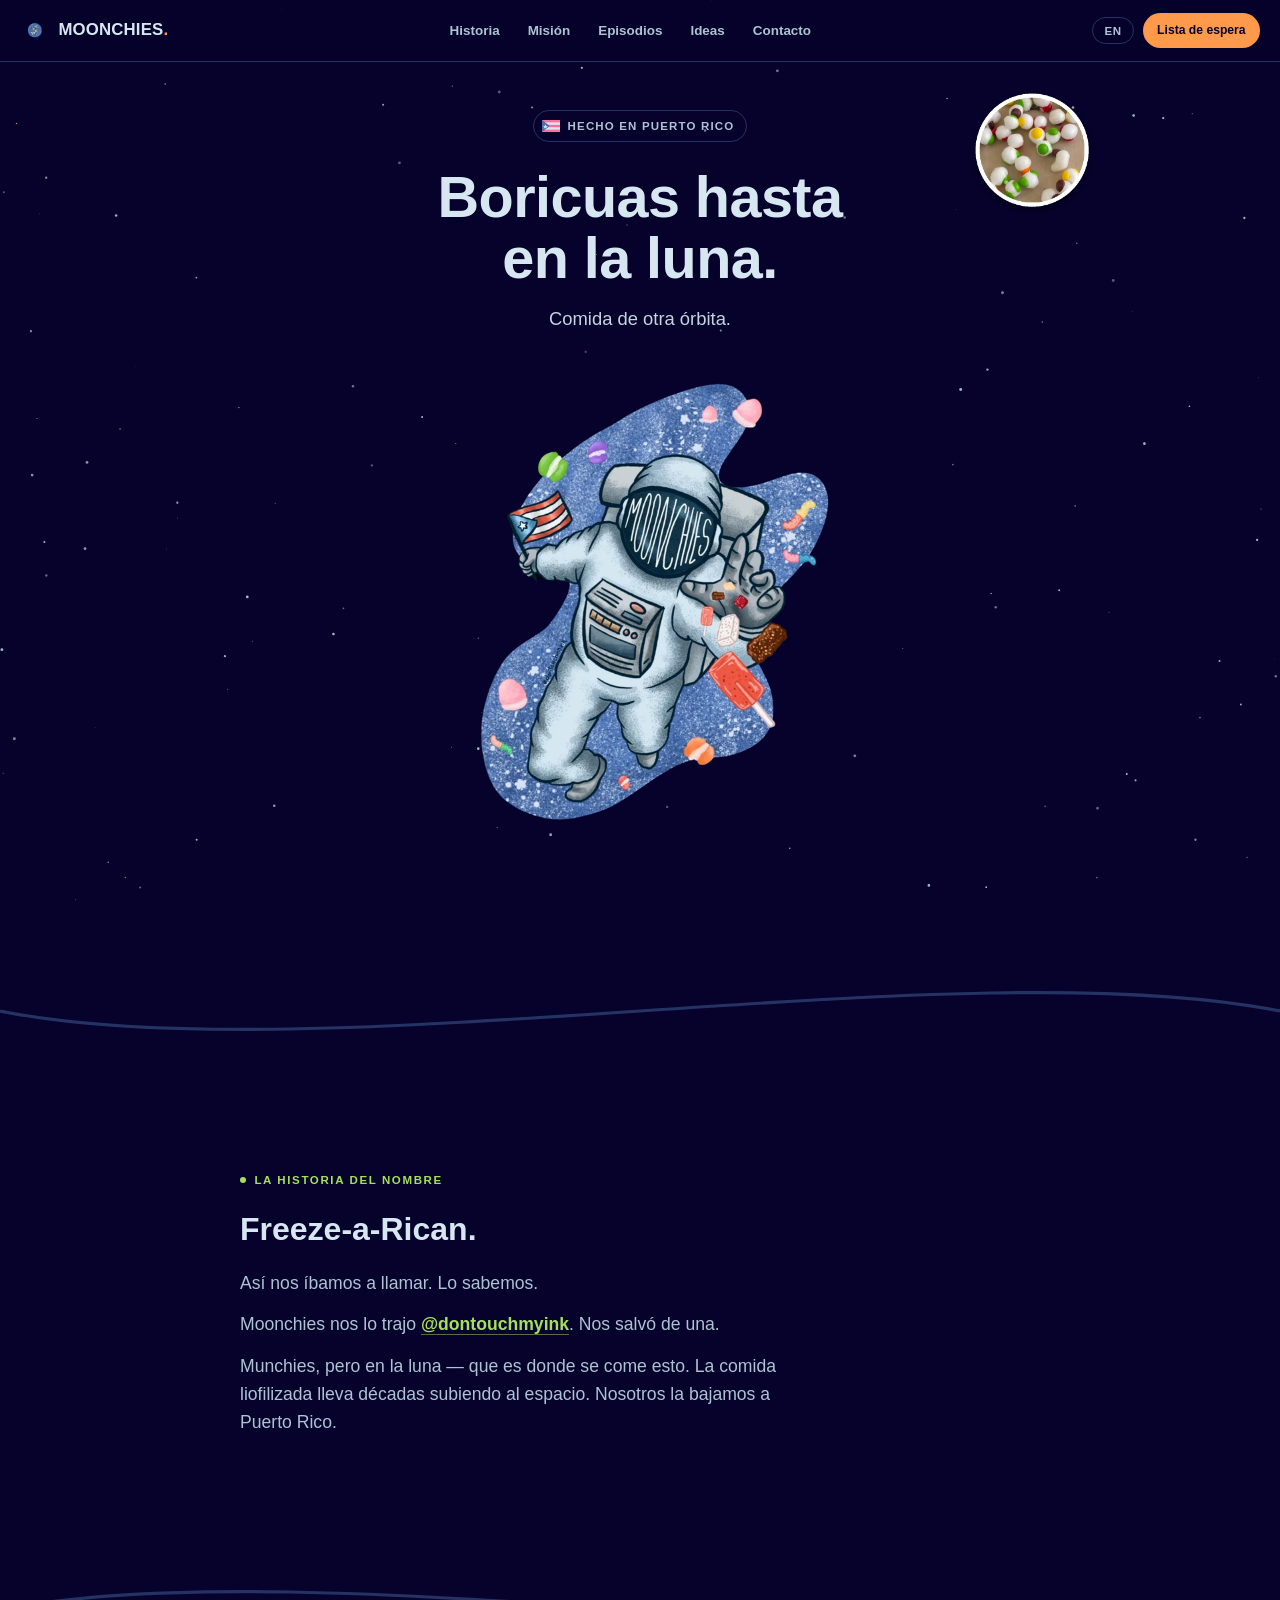
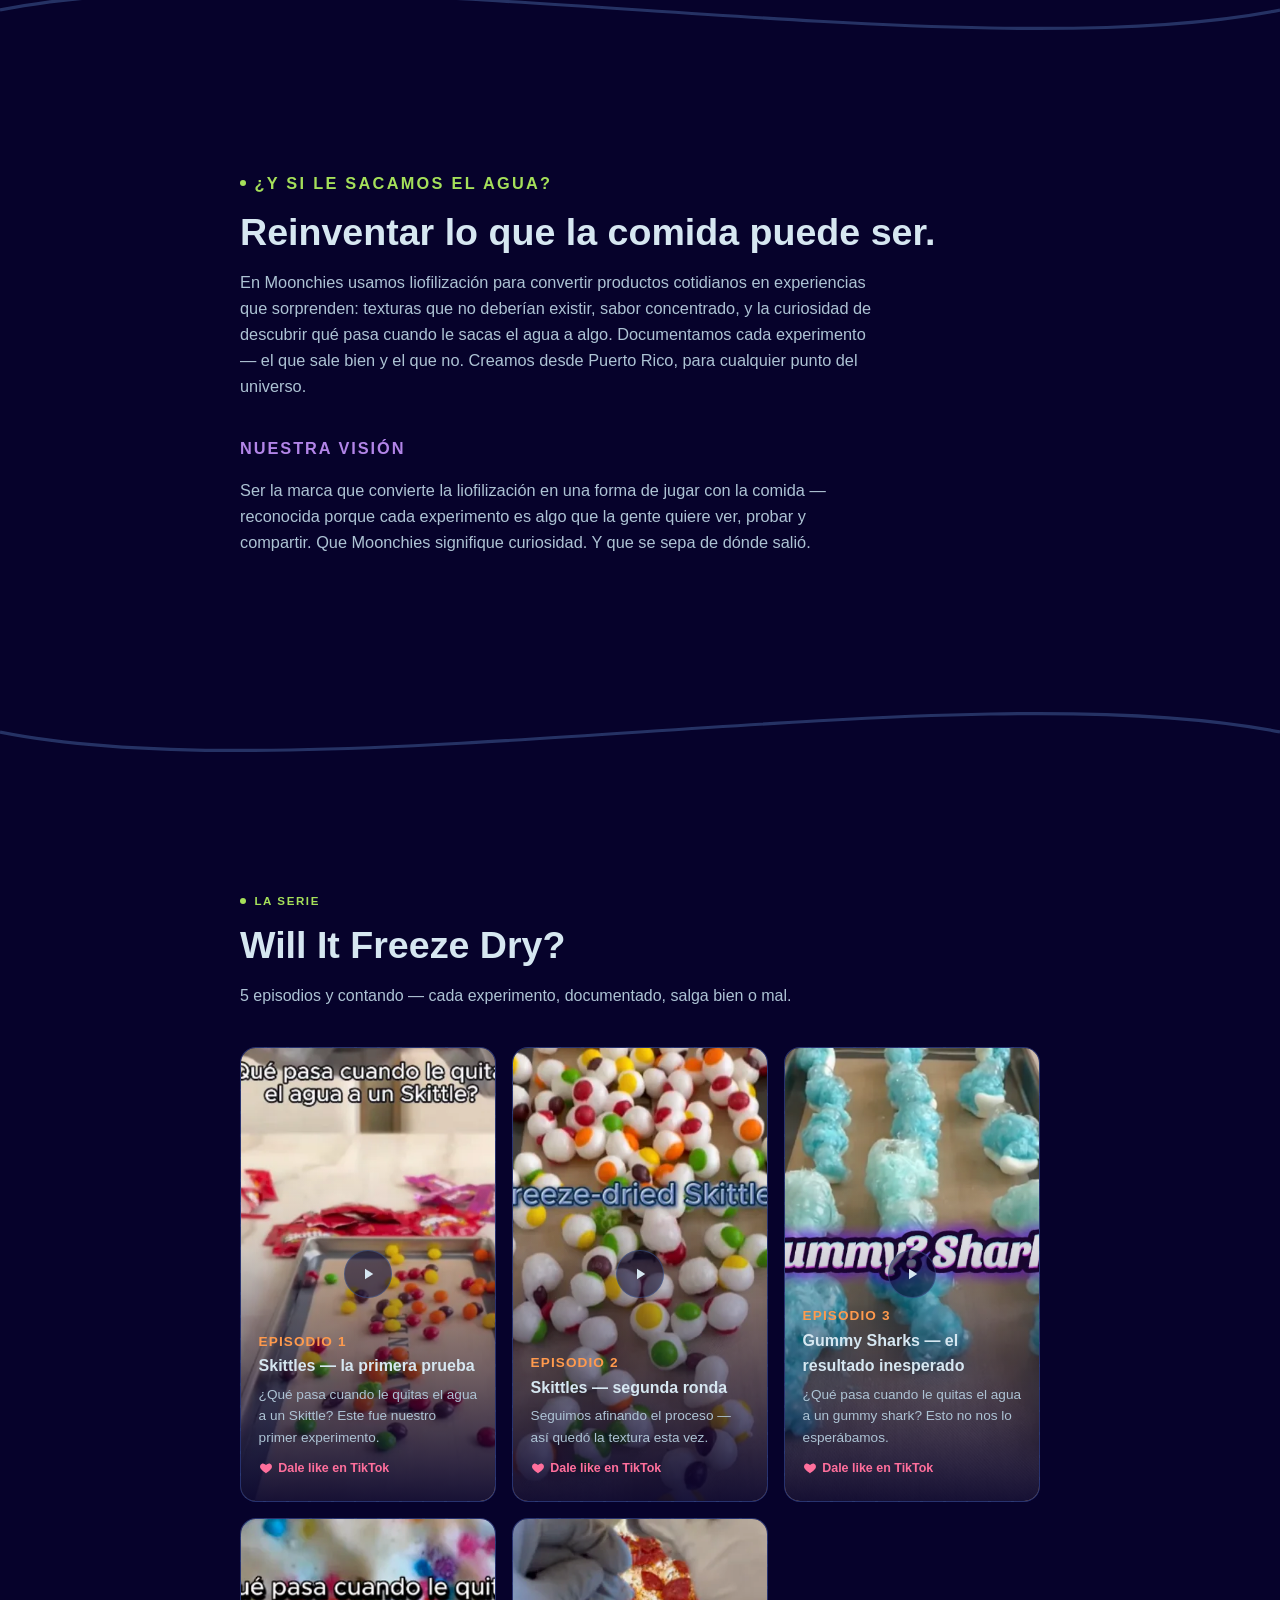
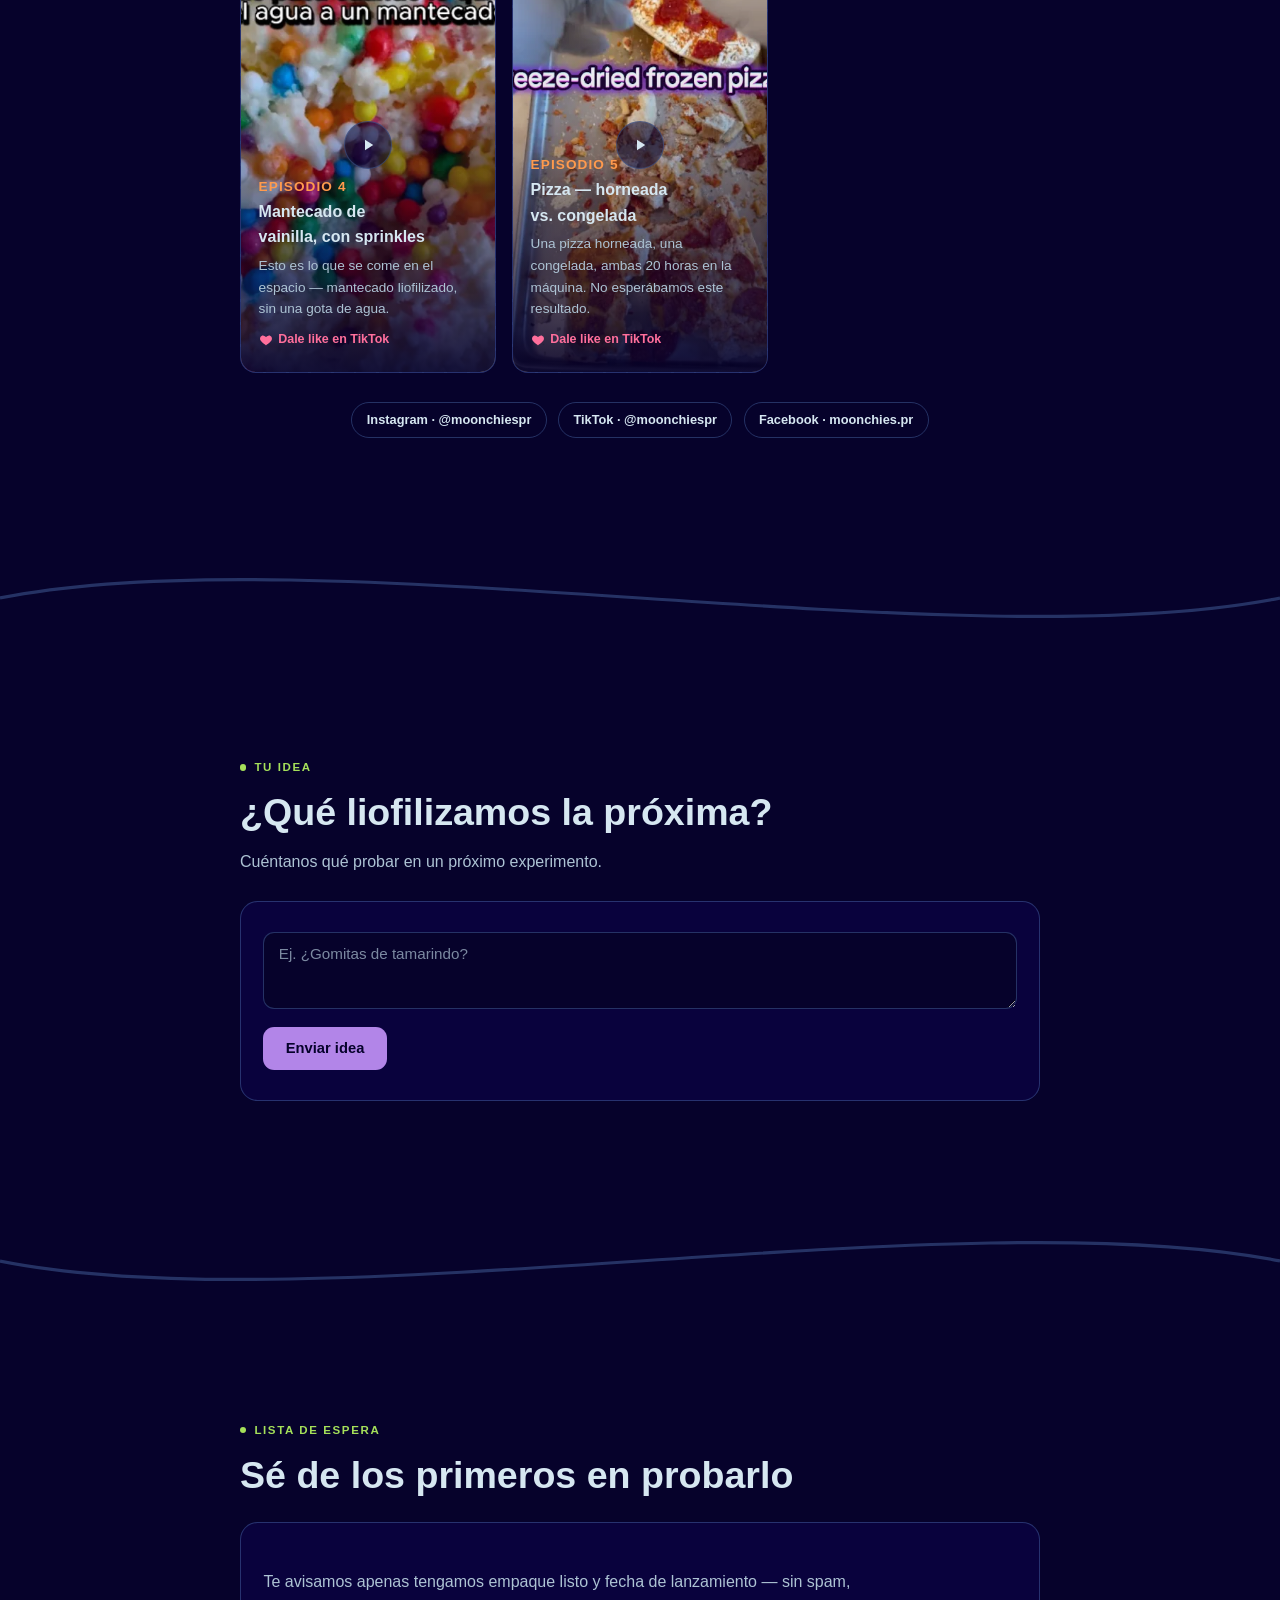
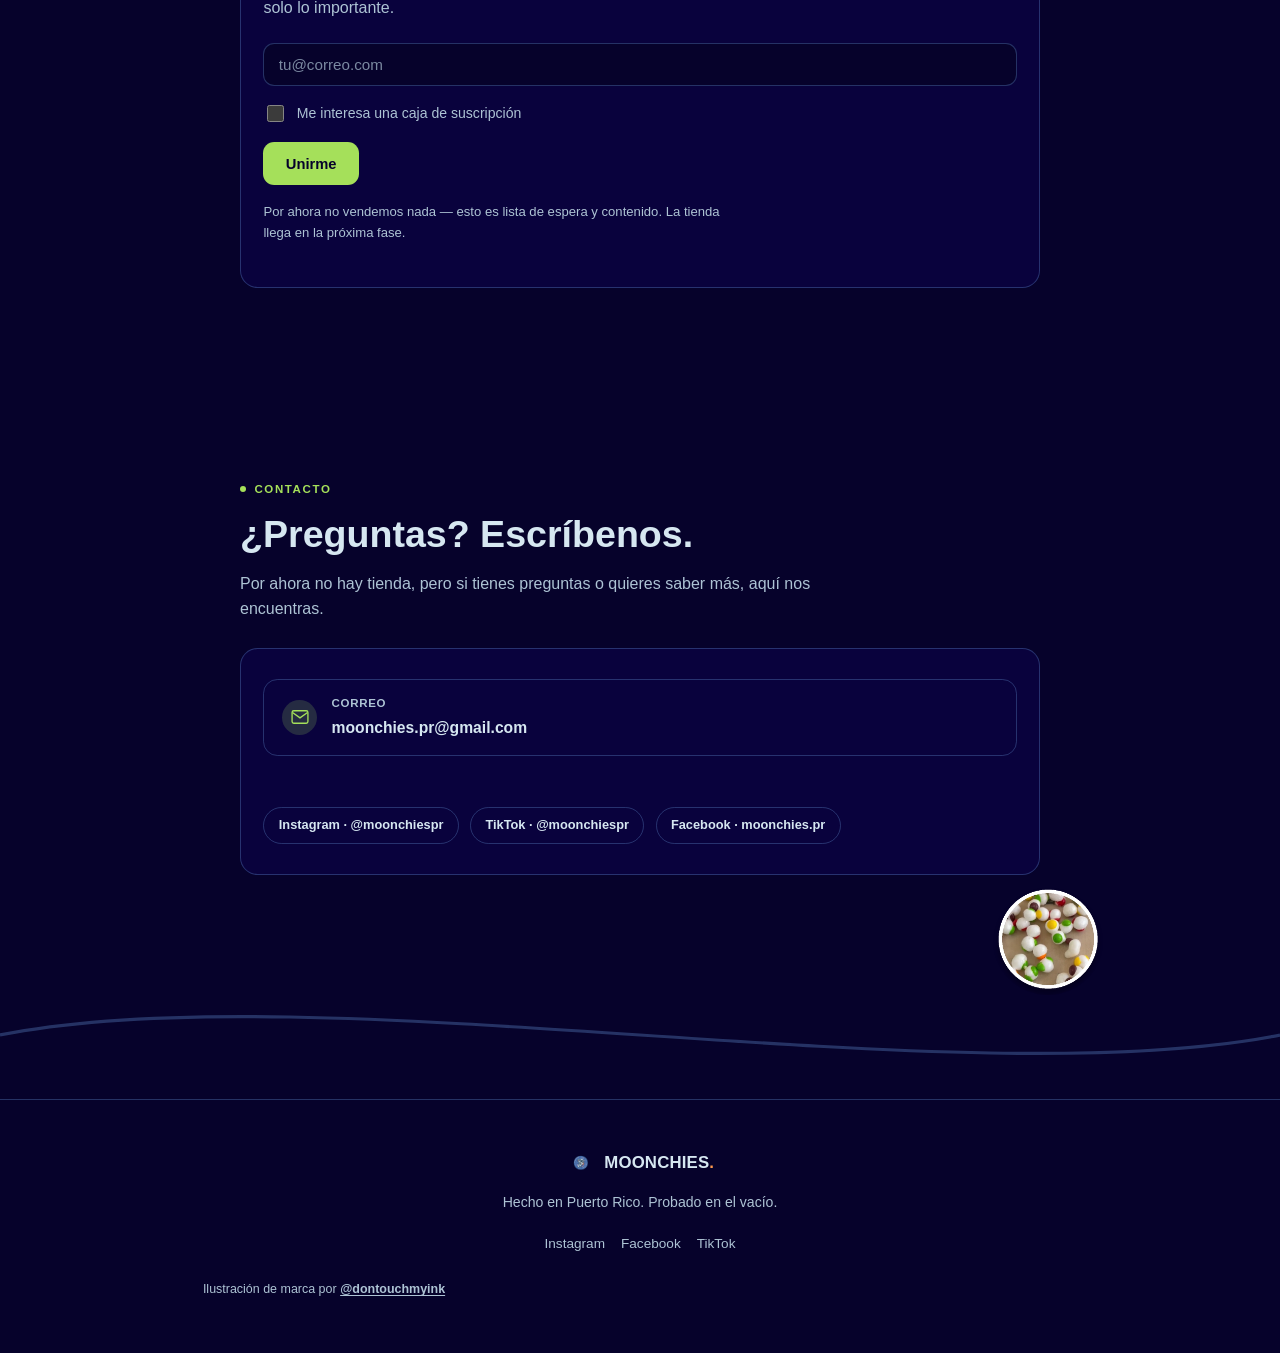
==== commit da40561b: "Phase 2: navigation — section links, mobile menu, scroll progress, back to top, states - Header link" ====
--- a/index.html
+++ b/index.html
@@ -51,15 +51,36 @@
 
 <div class="page">
 
-  <header class="nav">
+  <header class="nav has-menu">
     <a class="wordmark" href="#top">
       <img src="images/logo-circular.webp" alt="" width="30" height="30">
-      MOONCHIES<span class="dot">.</span>
+      <span class="wordmark-text">MOONCHIES<span class="dot">.</span></span>
     </a>
+
+    <nav class="nav-links" id="navMenu" aria-label="Secciones" data-i18n-aria-label="nav.label">
+      <ul>
+        <li><a href="#historia" data-i18n="nav.story">Historia</a></li>
+        <li><a href="#mision" data-i18n="nav.mission">Misión</a></li>
+        <li><a href="#wifd" data-i18n="nav.episodes">Episodios</a></li>
+        <li><a href="#sugerencias" data-i18n="nav.ideas">Ideas</a></li>
+        <li><a href="#contacto" data-i18n="nav.contact">Contacto</a></li>
+      </ul>
+      <div class="nav-menu-social">
+        <a class="social-pill" href="https://instagram.com/moonchiespr" target="_blank" rel="noopener">Instagram</a>
+        <a class="social-pill" href="https://tiktok.com/@moonchiespr" target="_blank" rel="noopener">TikTok</a>
+        <a class="social-pill" href="https://facebook.com/moonchies.pr" target="_blank" rel="noopener">Facebook</a>
+      </div>
+    </nav>
+
     <div class="nav-actions">
       <button class="lang-toggle" id="langToggle" type="button">EN</button>
       <a class="nav-cta" href="#waitlist" data-i18n="nav.cta">Lista de espera</a>
-    </div>
+      <button class="nav-menu-btn" id="navMenuBtn" type="button" aria-expanded="false" aria-controls="navMenu" aria-label="Menú" data-i18n-aria-label="nav.menu">
+        <span class="nav-menu-bars" aria-hidden="true"><span></span><span></span></span>
+      </button>
+    </div>
+
+    <div class="scroll-progress" aria-hidden="true"><span></span></div>
   </header>
 
   <main id="contenido" tabindex="-1">
@@ -312,7 +333,7 @@
   <footer>
     <a class="wordmark" href="#top">
       <img src="images/logo-circular.webp" alt="" width="30" height="30" loading="lazy">
-      MOONCHIES<span class="dot">.</span>
+      <span class="wordmark-text">MOONCHIES<span class="dot">.</span></span>
     </a>
     <p class="tagline" data-i18n="footer.tagline">Hecho en Puerto Rico. Probado en el vacío.</p>
     <div class="footer-links">
@@ -325,6 +346,10 @@
 
 </div>
 
+<button class="back-to-top" id="backToTop" type="button" aria-label="Volver arriba" data-i18n-aria-label="nav.top">
+  <svg width="18" height="18" viewBox="0 0 24 24" fill="none" stroke="currentColor" stroke-width="2" stroke-linecap="round" stroke-linejoin="round" aria-hidden="true"><path d="M12 19V5M5 12l7-7 7 7"/></svg>
+</button>
+
 <script src="js/main.js"></script>
 </body>
 </html>
--- a/css/style.css
+++ b/css/style.css
@@ -145,6 +145,207 @@
 }
 .nav-cta:hover { background: color-mix(in srgb, var(--candy-orange) 85%, white); }
 
+/* scroll progress: sits on the header's bottom edge */
+.scroll-progress {
+  position: absolute;
+  left: 0;
+  right: 0;
+  bottom: -1px;
+  height: 2px;
+  pointer-events: none;
+}
+.scroll-progress span {
+  display: block;
+  height: 100%;
+  background: var(--candy-orange);
+  transform: scaleX(0);
+  transform-origin: left center;
+}
+
+/* menu button (below desktop) */
+.nav-menu-btn {
+  position: relative;
+  width: 2.35rem;
+  height: 2.35rem;
+  flex: none;
+  display: inline-flex;
+  align-items: center;
+  justify-content: center;
+  padding: 0;
+  background: transparent;
+  border: 1px solid var(--edge);
+  border-radius: 999px;
+  color: var(--frost);
+  cursor: pointer;
+}
+.nav-menu-bars { position: relative; width: 1rem; height: 10px; }
+.nav-menu-bars span {
+  position: absolute;
+  left: 0;
+  right: 0;
+  height: 2px;
+  border-radius: 2px;
+  background: currentColor;
+  transition: transform 0.3s cubic-bezier(0.16, 1, 0.3, 1);
+}
+.nav-menu-bars span:first-child { top: 0; }
+.nav-menu-bars span:last-child { bottom: 0; }
+.menu-open .nav-menu-bars span:first-child { transform: translateY(4px) rotate(45deg); }
+.menu-open .nav-menu-bars span:last-child { transform: translateY(-4px) rotate(-45deg); }
+.menu-open .nav-menu-btn { border-color: var(--candy-orange); }
+
+/* section links: a drop-down sheet below desktop */
+.nav-links {
+  position: absolute;
+  top: 100%;
+  left: 0;
+  right: 0;
+  padding: 0.25rem 1.25rem 1.6rem;
+  background: color-mix(in srgb, var(--space-black) 97%, var(--space-void));
+  border-bottom: 1px solid var(--edge);
+  box-shadow: 0 18px 40px -12px rgba(0, 0, 0, 0.6);
+  clip-path: inset(0 0 100% 0);
+  visibility: hidden;
+  transition: clip-path 0.32s cubic-bezier(0.16, 1, 0.3, 1), visibility 0s linear 0.32s;
+}
+.menu-open .nav-links {
+  clip-path: inset(0 0 -60px 0);
+  visibility: visible;
+  transition: clip-path 0.32s cubic-bezier(0.16, 1, 0.3, 1), visibility 0s;
+}
+.nav-links ul { list-style: none; margin: 0; padding: 0; }
+.nav-links li a {
+  display: flex;
+  align-items: center;
+  gap: 0.6rem;
+  padding: 0.85rem 0;
+  font-family: var(--font-display);
+  font-weight: 800;
+  font-size: 1.35rem;
+  color: var(--frost);
+  text-decoration: none;
+  border-bottom: 1px solid color-mix(in srgb, var(--nebula) 25%, transparent);
+}
+.nav-links li a[aria-current]::before {
+  content: "";
+  width: 0.45rem;
+  height: 0.45rem;
+  border-radius: 50%;
+  background: var(--candy-orange);
+  flex: none;
+}
+.nav-menu-social { display: flex; flex-wrap: wrap; gap: 0.6rem; margin-top: 1.3rem; }
+
+/* phones: the circular logo carries the brand so the waitlist CTA, language and menu all fit */
+@media (max-width: 29.99rem) {
+  .has-menu .wordmark-text {
+    position: absolute;
+    width: 1px;
+    height: 1px;
+    overflow: hidden;
+    clip: rect(0 0 0 0);
+    white-space: nowrap;
+  }
+  .has-menu .wordmark img { width: 2.2rem; height: 2.2rem; }
+}
+
+@media (min-width: 60rem) {
+  .nav-menu-btn, .nav-menu-social { display: none; }
+  .nav-links {
+    position: static;
+    padding: 0;
+    margin-inline: auto;
+    background: none;
+    border: 0;
+    box-shadow: none;
+    clip-path: none;
+    visibility: visible;
+    transition: none;
+  }
+  .nav-links ul { display: flex; gap: 1.75rem; }
+  .nav-links li a {
+    position: relative;
+    display: block;
+    padding: 0.35rem 0;
+    font-family: var(--font-body);
+    font-weight: 600;
+    font-size: 0.84rem;
+    color: var(--dust);
+    border: 0;
+    transition: color 0.2s ease-out;
+  }
+  .nav-links li a::after {
+    content: "";
+    position: absolute;
+    left: 0;
+    right: 0;
+    bottom: 0;
+    height: 2px;
+    border-radius: 2px;
+    background: var(--candy-orange);
+    transform: scaleX(0);
+    transform-origin: left center;
+    transition: transform 0.3s cubic-bezier(0.16, 1, 0.3, 1);
+  }
+  .nav-links li a[aria-current]::before { content: none; }
+  .nav-links li a[aria-current] { color: var(--frost); }
+  .nav-links li a[aria-current]::after { transform: scaleX(1); }
+  .nav-links li a:hover { color: var(--frost); }
+}
+
+/* back to top */
+.back-to-top {
+  position: fixed;
+  right: calc(1rem + env(safe-area-inset-right));
+  bottom: calc(1rem + env(safe-area-inset-bottom));
+  z-index: 20;
+  width: 2.9rem;
+  height: 2.9rem;
+  display: flex;
+  align-items: center;
+  justify-content: center;
+  padding: 0;
+  border-radius: 50%;
+  border: 1px solid var(--edge);
+  background: var(--panel);
+  color: var(--frost);
+  box-shadow: 0 8px 24px -6px rgba(0, 0, 0, 0.55);
+  cursor: pointer;
+  opacity: 0;
+  visibility: hidden;
+  transform: translateY(0.75rem);
+  transition: opacity 0.3s ease-out, transform 0.35s cubic-bezier(0.16, 1, 0.3, 1), visibility 0s linear 0.35s, border-color 0.2s ease-out, color 0.2s ease-out;
+}
+.back-to-top.is-visible {
+  opacity: 1;
+  visibility: visible;
+  transform: none;
+  transition-delay: 0s;
+}
+
+/* ---------- interaction states ---------- */
+a, button { -webkit-tap-highlight-color: transparent; }
+
+.lang-toggle, .nav-cta, .nav-menu-btn, .social-pill, .form-submit, .btn-primary,
+.contact-row, .wifd-like, .story a, .footer-links a, .credit a {
+  transition: color 0.2s ease-out, background-color 0.2s ease-out, border-color 0.2s ease-out, transform 0.2s ease-out;
+}
+.nav-cta:active, .form-submit:active, .btn-primary:active, .social-pill:active,
+.lang-toggle:active, .nav-menu-btn:active, .back-to-top:active {
+  transform: scale(0.96);
+}
+
+@media (hover: hover) {
+  .nav-menu-btn:hover { border-color: var(--nebula); }
+  .back-to-top:hover { border-color: var(--candy-orange); color: var(--candy-orange); }
+  .contact-row:hover .contact-icon { background: var(--candy-lime); color: var(--space-black); }
+}
+.contact-icon { transition: background-color 0.2s ease-out, color 0.2s ease-out; }
+
+.field input[type="email"], .field textarea { transition: border-color 0.2s ease-out; }
+.field input[type="email"]:hover, .field textarea:hover { border-color: var(--nebula); }
+.field input[type="email"]:focus, .field textarea:focus { border-color: var(--candy-orange); }
+
 /* ---------- shared section layout ---------- */
 section {
   position: relative;
@@ -257,6 +458,7 @@
 }
 
 .wifd-tile {
+  transition: border-color 0.25s ease-out;
   position: relative;
   aspect-ratio: 9 / 16;
   border-radius: 1rem;
@@ -277,6 +479,7 @@
   height: 100%;
   object-fit: cover;
   z-index: 0;
+  transition: transform 0.7s cubic-bezier(0.16, 1, 0.3, 1);
 }
 .wifd-tile.has-thumb::after {
   content: "";
@@ -324,7 +527,16 @@
   align-items: center;
   justify-content: center;
 }
+.wifd-play:focus-visible { outline-offset: -4px; border-radius: 1rem; }
+.wifd-play:focus-visible .wifd-play-icon,
+.wifd-play:active .wifd-play-icon { background: var(--candy-orange); border-color: var(--candy-orange); color: var(--space-black); }
+@media (hover: hover) {
+  .wifd-tile:hover { border-color: var(--nebula); }
+  .wifd-tile:hover .wifd-thumb { transform: scale(1.04); }
+  .wifd-tile:hover .wifd-play-icon { background: var(--candy-orange); border-color: var(--candy-orange); color: var(--space-black); transform: scale(1.08); }
+}
 .wifd-play-icon {
+  transition: background-color 0.25s ease-out, border-color 0.25s ease-out, color 0.25s ease-out, transform 0.3s cubic-bezier(0.16, 1, 0.3, 1);
   width: 3rem; height: 3rem;
   border-radius: 50%;
   background: color-mix(in srgb, var(--space-black) 55%, transparent);
@@ -461,7 +673,10 @@
 
 .sticker--hero { --sticker-rot: -10deg; top: -0.5rem; right: 0.25rem; }
 @media (min-width: 46rem) {
-  .sticker--hero { top: 1.5rem; right: -1.5rem; width: 8rem; }
+  .sticker--hero { top: 1.5rem; right: 0.5rem; width: 8rem; }
+}
+@media (min-width: 60rem) {
+  .sticker--hero { right: -1.5rem; }
 }
 
 .sticker--contact { --sticker-rot: -5deg; bottom: -1.5rem; right: 0.25rem; }
@@ -527,7 +742,7 @@
 /* ---------- print ---------- */
 @media print {
   html, body { background: #fff !important; color: #111 !important; }
-  #stars, .skip-link, header.nav, .divider, .sticker, .wifd-play, .wifd-like,
+  #stars, .skip-link, header.nav, .back-to-top, .divider, .sticker, .wifd-play, .wifd-like,
   form, .form-confirm, #sugerencias, .notfound-actions { display: none !important; }
   * { box-shadow: none !important; text-shadow: none !important; animation: none !important; }
   section { max-width: none; padding: 1.2rem 0; break-inside: avoid-page; }
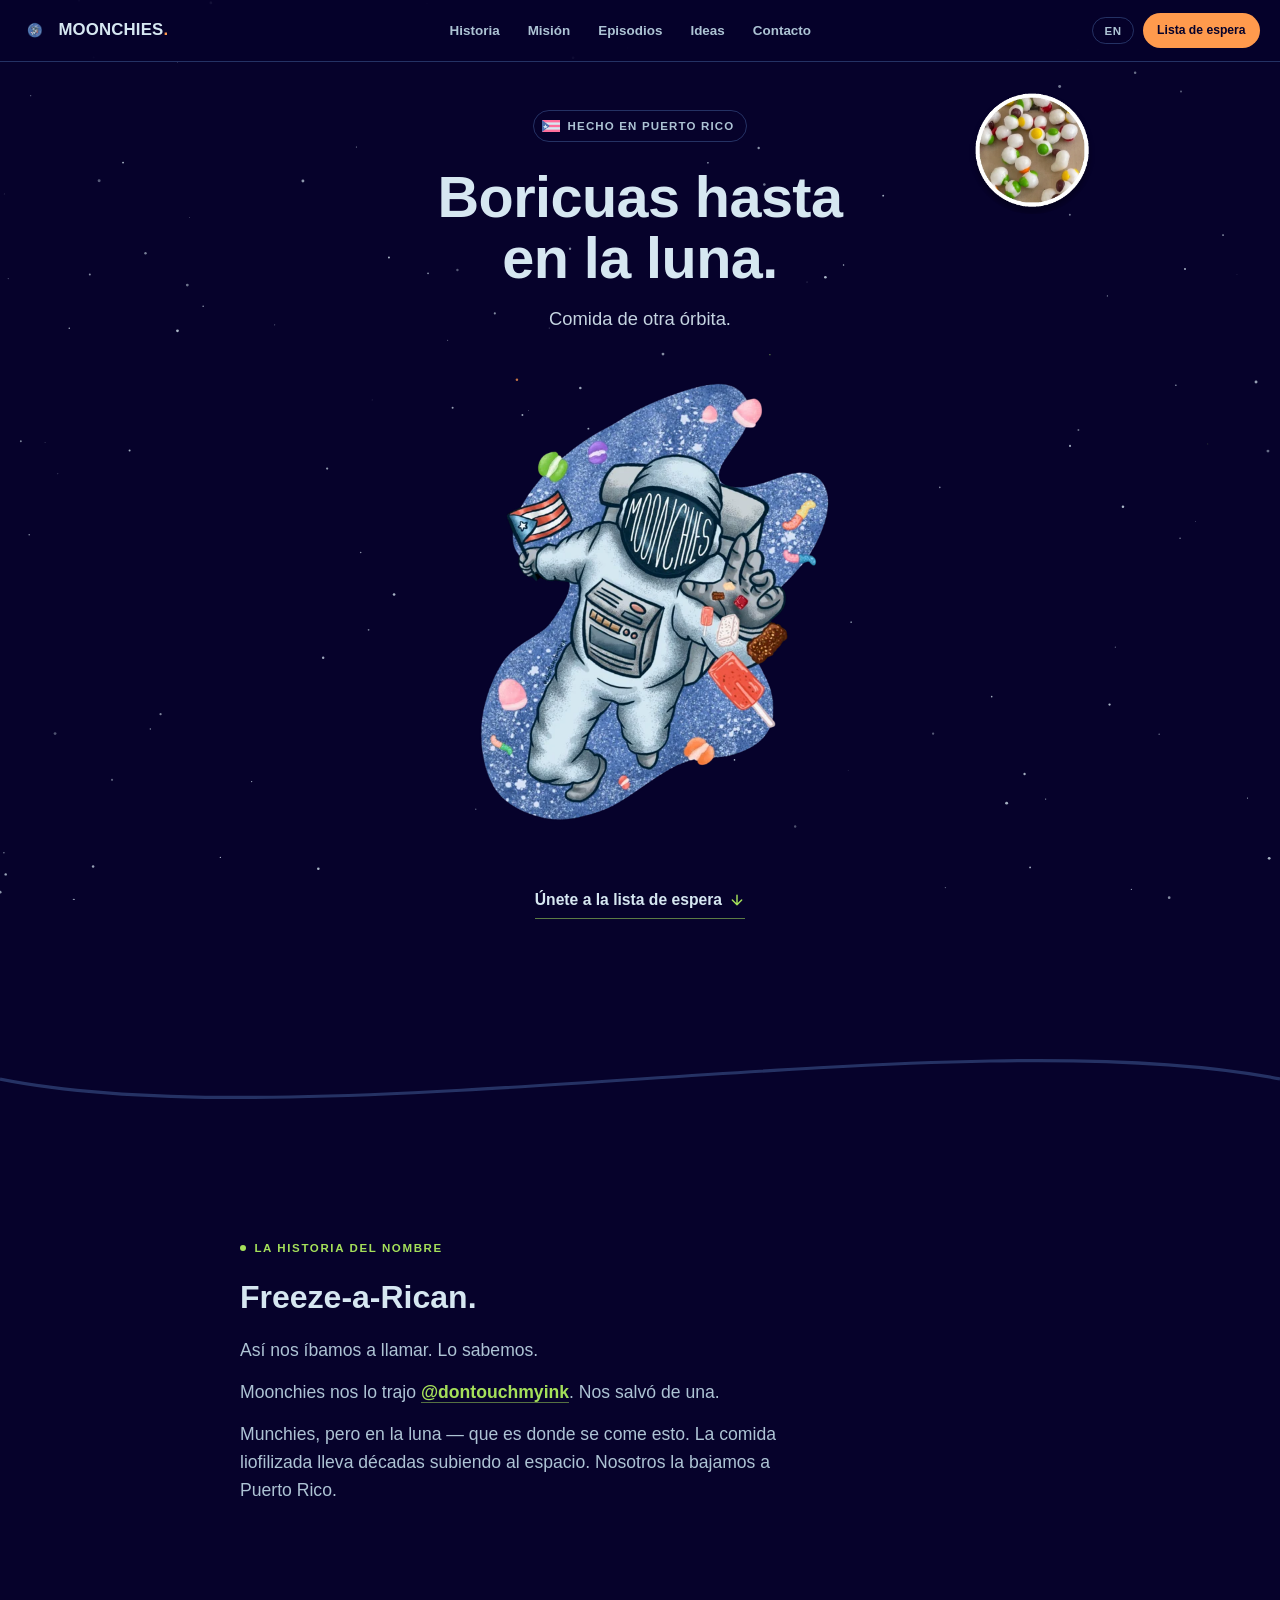
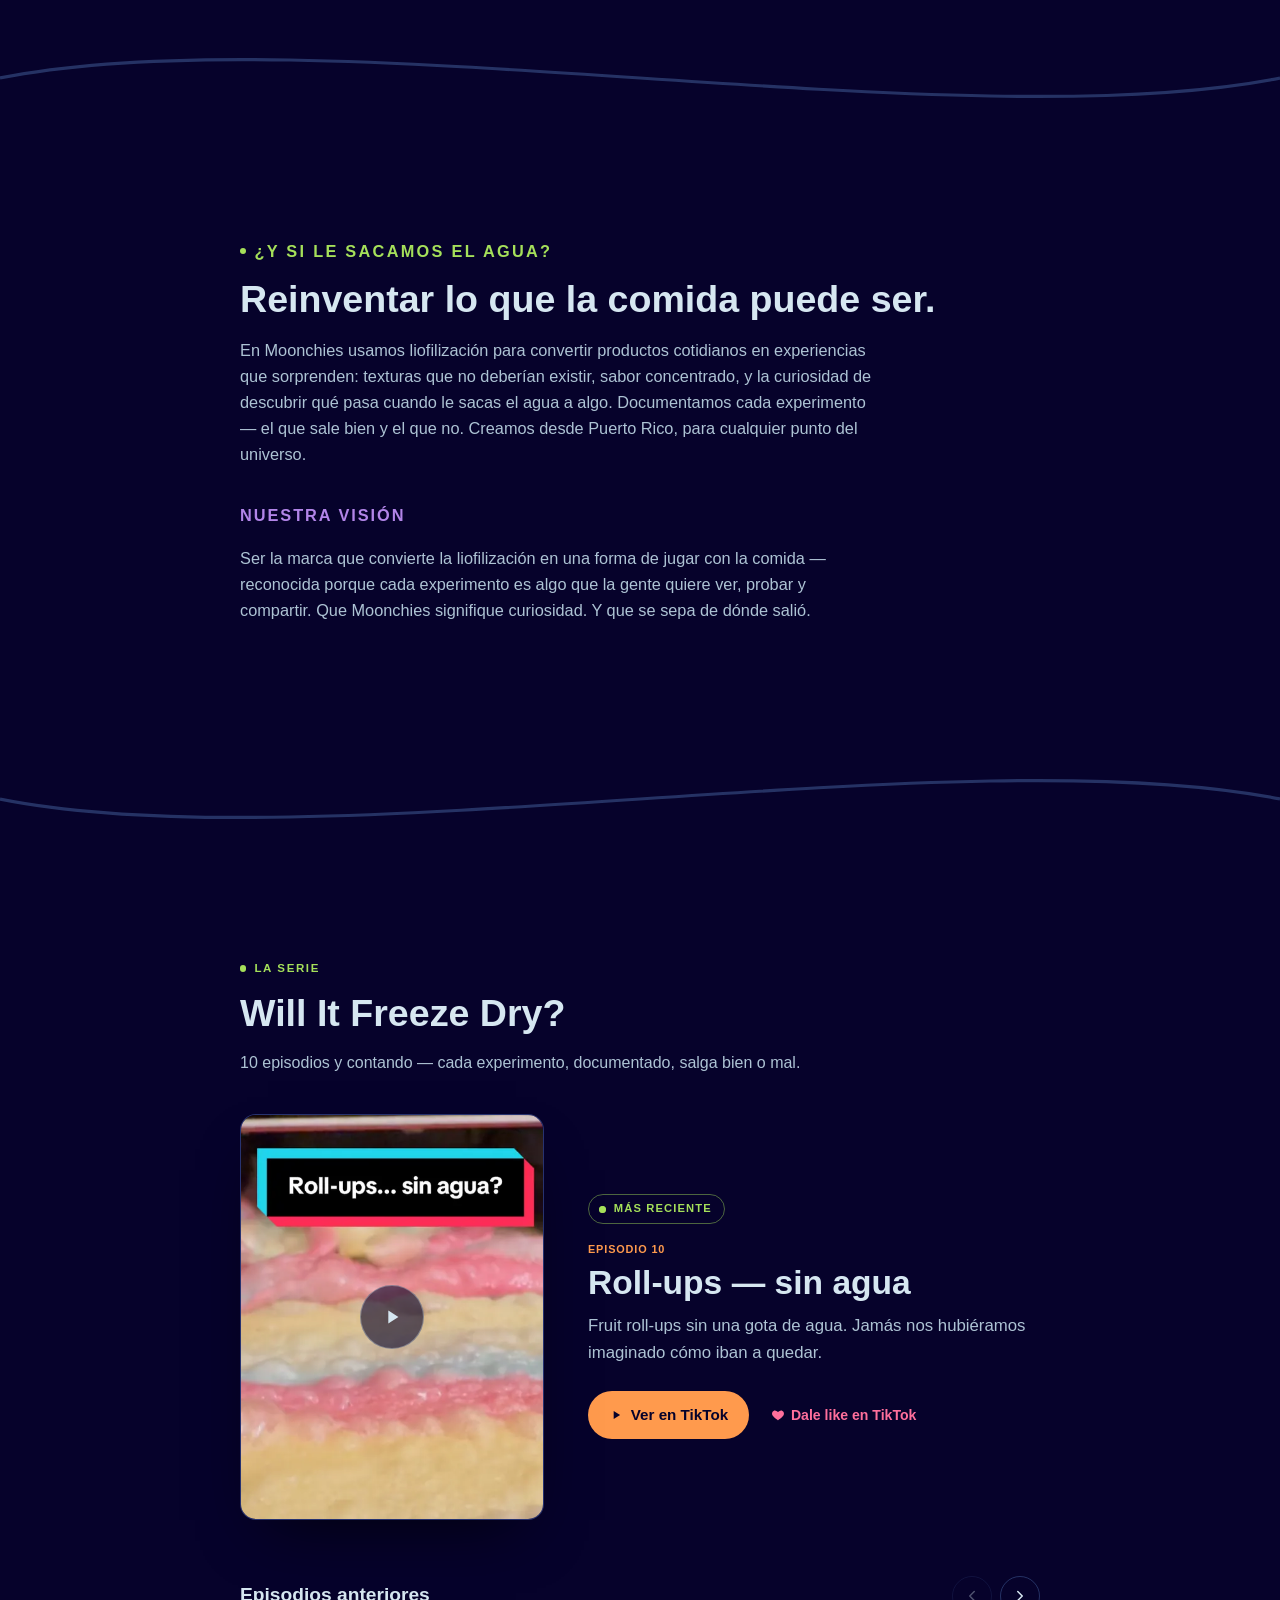
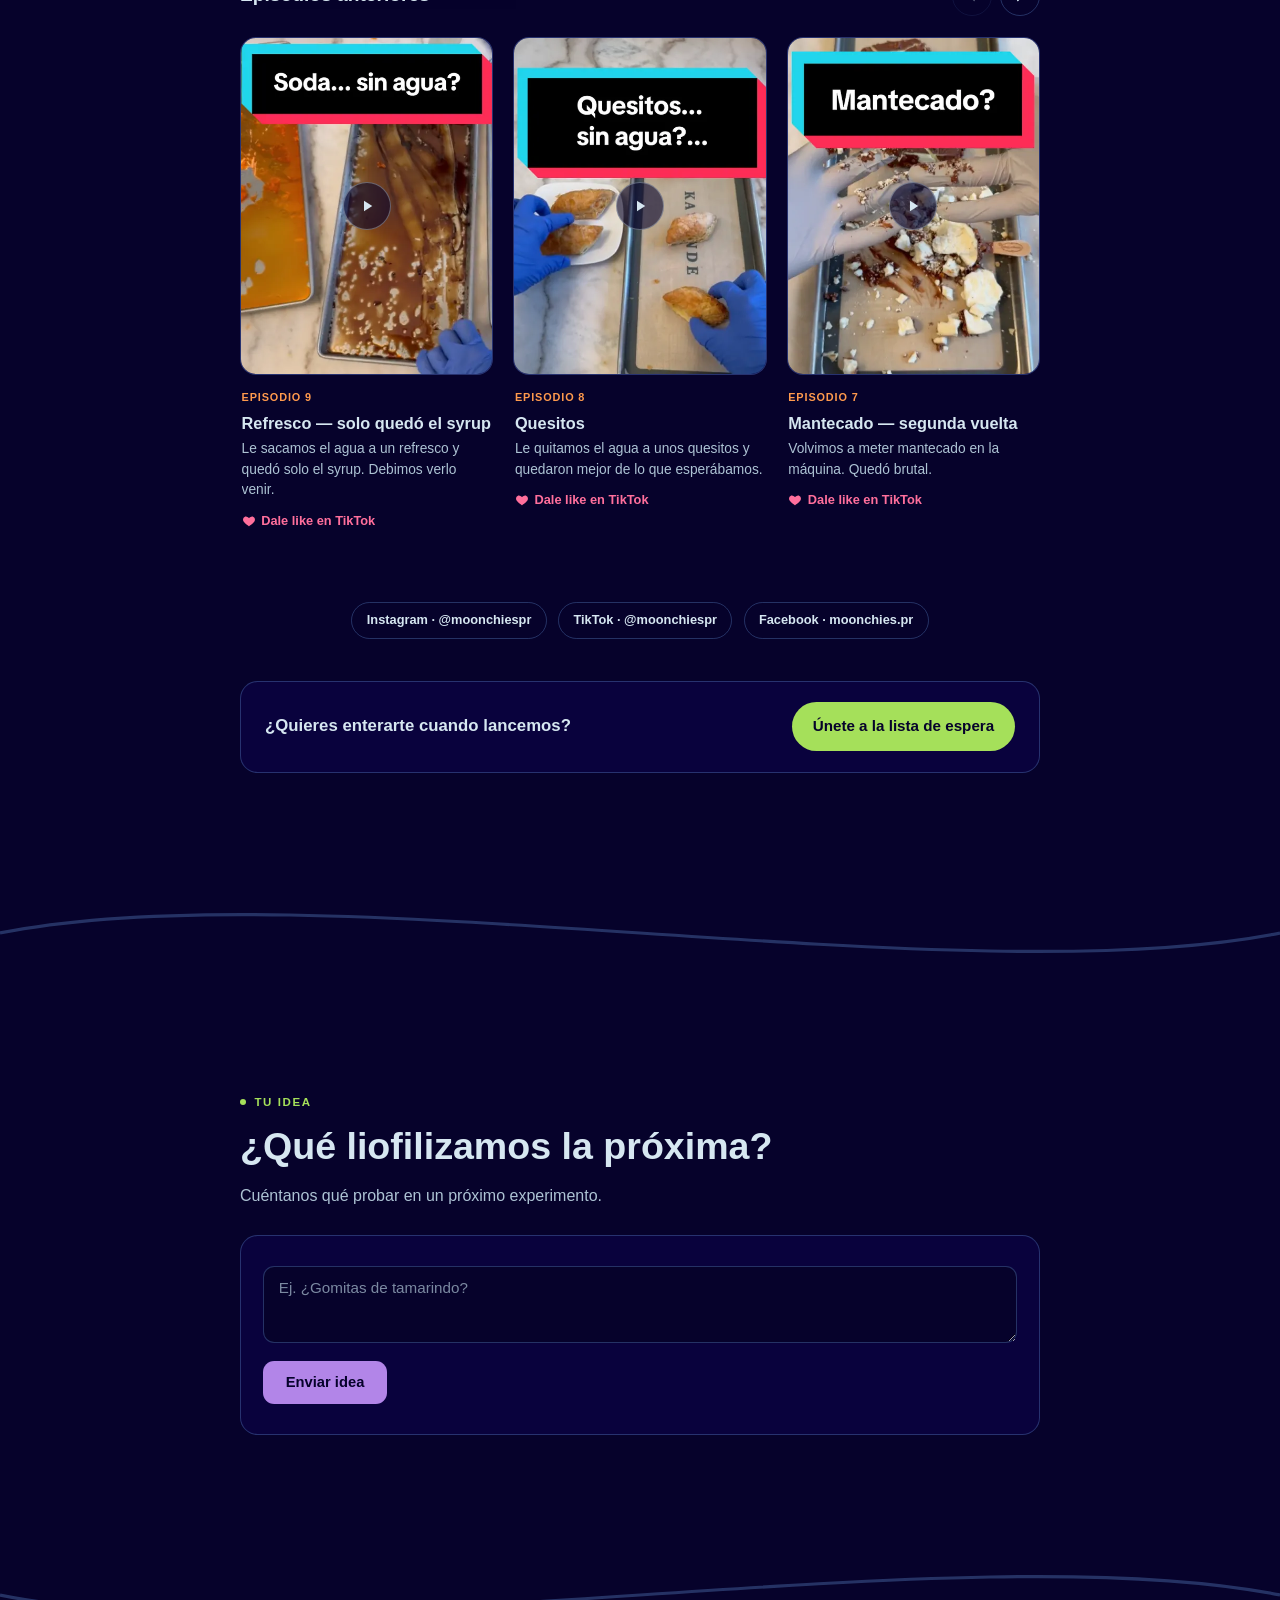
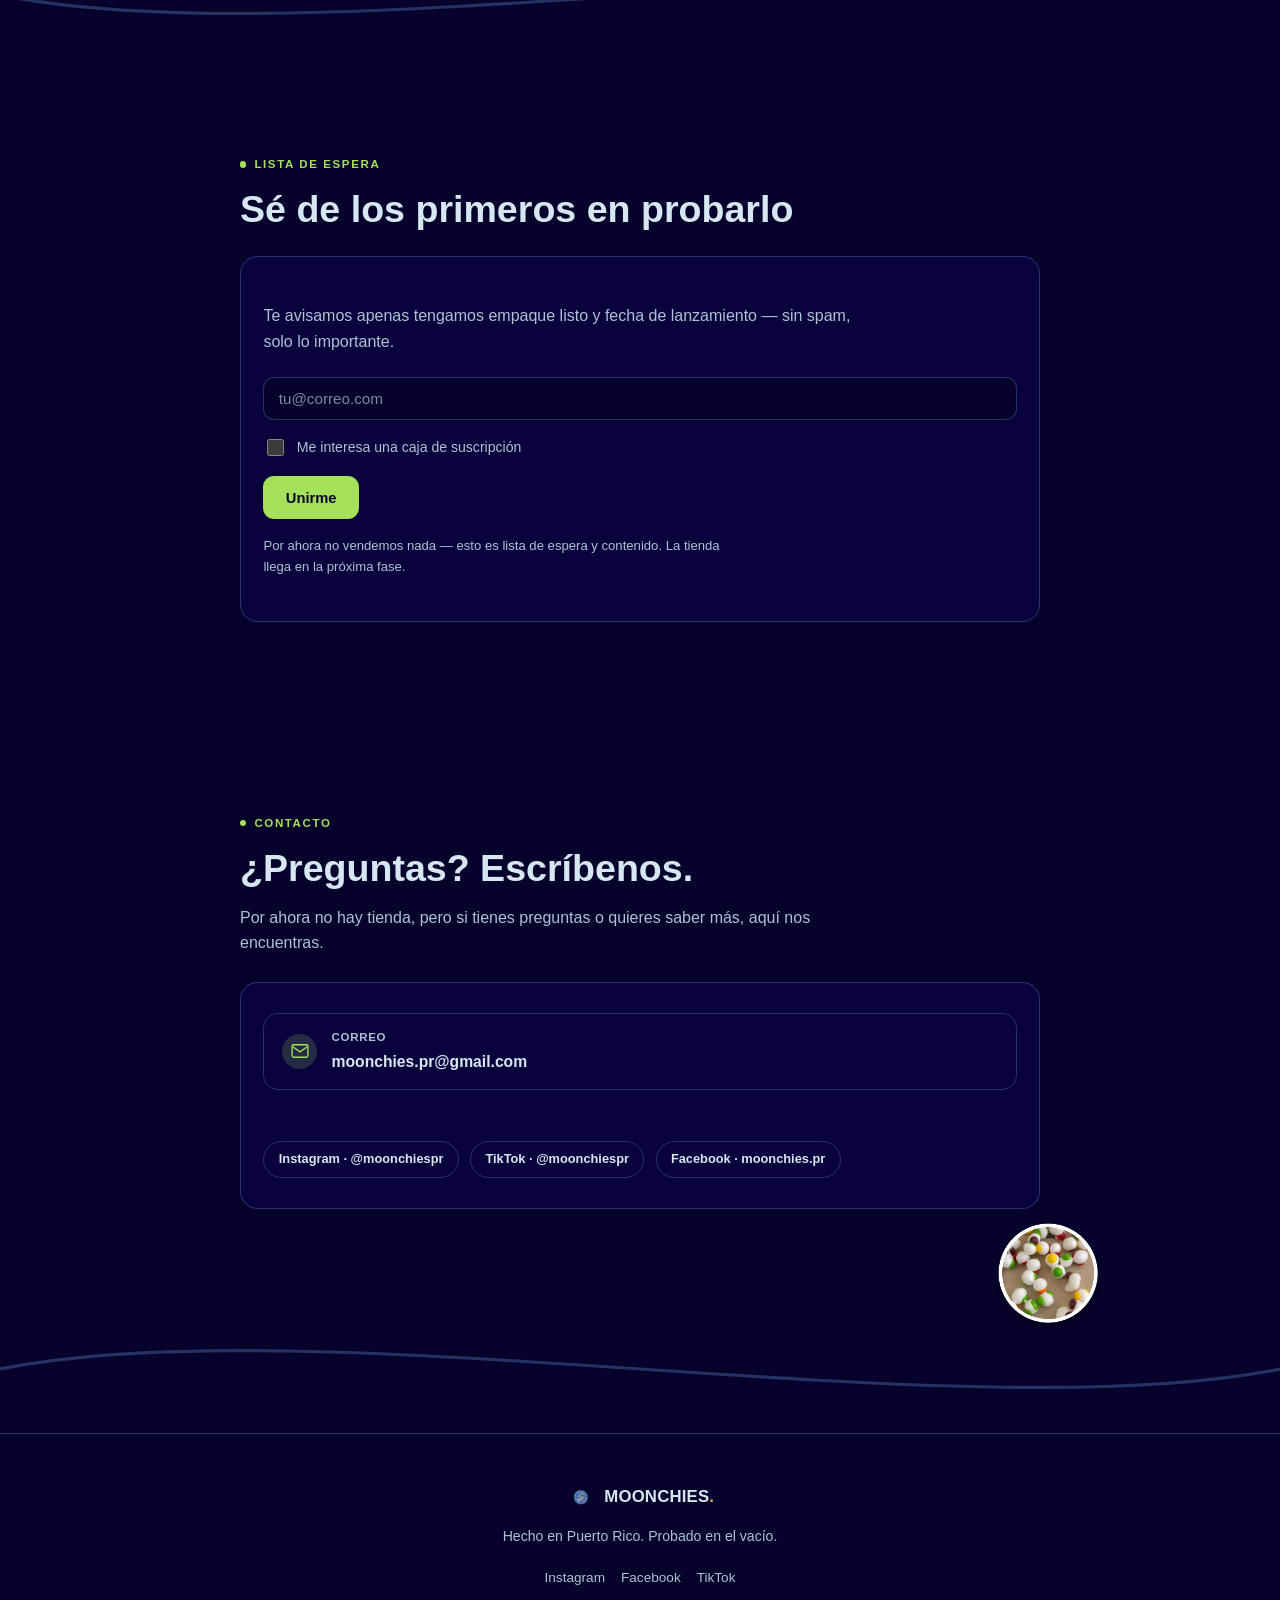
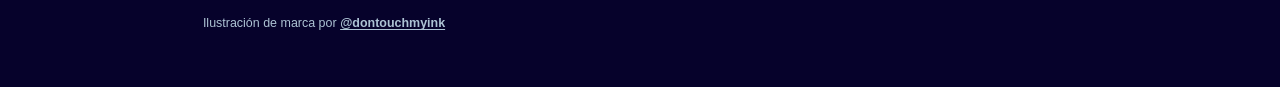
==== commit cf023aae: "Phase 3a: 10 episodes with the latest featured, earlier ones in a swipeable rail - Adds episodes 6–1" ====
--- a/index.html
+++ b/index.html
@@ -108,6 +108,11 @@
            alt="Astronauta Moonchies flotando en el espacio con bandera de Puerto Rico, rodeado de dulces — ilustración de @dontouchmyink">
     </picture>
 
+    <a class="hero-cta" href="#waitlist">
+      <span data-i18n="hero.cta">Únete a la lista de espera</span>
+      <svg width="16" height="16" viewBox="0 0 24 24" fill="none" stroke="currentColor" stroke-width="2.2" stroke-linecap="round" stroke-linejoin="round" aria-hidden="true"><path d="M12 5v14M5 12l7 7 7-7"/></svg>
+    </a>
+
     <img class="sticker sticker--skittles sticker--hero" src="images/sticker-skittles.webp" alt="" aria-hidden="true" width="120" height="120">
   </section>
 
@@ -140,100 +145,186 @@
   <section id="wifd">
     <p class="eyebrow" data-i18n="wifd.eyebrow">La serie</p>
     <h2>Will It Freeze Dry?</h2>
-    <p data-i18n="wifd.lede">5 episodios y contando — cada experimento, documentado, salga bien o mal.</p>
-
-    <div class="wifd-grid">
-      <div class="wifd-tile has-thumb" data-tiktok-url="https://www.tiktok.com/@moonchiespr/video/7670728529528589582">
-        <img class="wifd-thumb" src="images/wifd-1-thumb.webp" width="480" height="640" loading="lazy" data-i18n-alt="wifd.ep1_alt" alt="Miniatura del video de TikTok: Skittles liofilizados, primera prueba">
-        <button class="wifd-play" type="button" data-i18n-aria-label="wifd.play_label" aria-label="Reproducir video de TikTok">
-          <span class="wifd-play-icon" aria-hidden="true">
-            <svg width="18" height="18" viewBox="0 0 24 24" fill="currentColor"><path d="M8 5v14l11-7z"/></svg>
-          </span>
-        </button>
-        <div class="wifd-tile-body">
+    <p data-i18n="wifd.lede">10 episodios y contando — cada experimento, documentado, salga bien o mal.</p>
+    <span class="visually-hidden" id="wifd-watch-label" data-i18n="wifd.play_label">Ver en TikTok:</span>
+
+    <article class="wifd-featured">
+      <div class="wifd-media">
+          <img class="wifd-thumb" src="images/wifd-10-thumb.webp" width="480" height="640" decoding="async" data-i18n-alt="wifd.ep10_alt" alt="Miniatura del video de TikTok: fruit roll-ups liofilizados">
+          <a class="wifd-play" href="https://www.tiktok.com/@moonchiespr/video/7683908357513612558" target="_blank" rel="noopener" aria-labelledby="wifd-watch-label ep10-title"><span class="wifd-play-icon" aria-hidden="true"><svg width="18" height="18" viewBox="0 0 24 24" fill="currentColor"><path d="M8 5v14l11-7z"/></svg></span></a>
+        </div>
+      <div class="wifd-featured-body">
+        <p class="wifd-badge"><span class="wifd-badge-dot" aria-hidden="true"></span><span data-i18n="wifd.latest">Más reciente</span></p>
+        <p class="wifd-tile-tag" data-i18n="wifd.ep10_tag">Episodio 10</p>
+        <h3 id="ep10-title" data-i18n="wifd.ep10_title">Roll-ups — sin agua</h3>
+        <p data-i18n="wifd.ep10_body">Fruit roll-ups sin una gota de agua. Jamás nos hubiéramos imaginado cómo iban a quedar.</p>
+        <div class="wifd-featured-actions">
+          <a class="btn-primary" href="https://www.tiktok.com/@moonchiespr/video/7683908357513612558" target="_blank" rel="noopener" aria-describedby="ep10-title">
+            <svg width="14" height="14" viewBox="0 0 24 24" fill="currentColor" aria-hidden="true"><path d="M8 5v14l11-7z"/></svg>
+            <span data-i18n="wifd.watch">Ver en TikTok</span>
+          </a>
+          <a class="wifd-like" href="https://www.tiktok.com/@moonchiespr/video/7683908357513612558" target="_blank" rel="noopener" aria-describedby="ep10-title">
+            <svg width="14" height="14" viewBox="0 0 24 24" fill="currentColor" aria-hidden="true"><path d="M12 21s-6.7-4.3-9.3-8.2C1 10 1.6 6.6 4.4 5.1 6.7 3.8 9.4 4.6 12 7c2.6-2.4 5.3-3.2 7.6-1.9 2.8 1.5 3.4 4.9 1.7 7.7C18.7 16.7 12 21 12 21z"/></svg>
+            <span data-i18n="wifd.like_label">Dale like en TikTok</span>
+          </a>
+        </div>
+      </div>
+    </article>
+
+    <div class="wifd-rail-head">
+      <h3 class="wifd-rail-title" data-i18n="wifd.previous">Episodios anteriores</h3>
+      <div class="wifd-rail-controls">
+        <button class="rail-btn" type="button" data-rail="prev" aria-controls="wifdRail" aria-label="Episodios más recientes" data-i18n-aria-label="wifd.rail_prev"><svg width="18" height="18" viewBox="0 0 24 24" fill="none" stroke="currentColor" stroke-width="2" stroke-linecap="round" stroke-linejoin="round" aria-hidden="true"><path d="M15 18l-6-6 6-6"/></svg></button>
+        <button class="rail-btn" type="button" data-rail="next" aria-controls="wifdRail" aria-label="Episodios más viejos" data-i18n-aria-label="wifd.rail_next"><svg width="18" height="18" viewBox="0 0 24 24" fill="none" stroke="currentColor" stroke-width="2" stroke-linecap="round" stroke-linejoin="round" aria-hidden="true"><path d="M9 18l6-6-6-6"/></svg></button>
+      </div>
+    </div>
+    <ul class="wifd-rail" id="wifdRail">
+      <li class="wifd-card">
+        <div class="wifd-media">
+          <img class="wifd-thumb" src="images/wifd-9-thumb.webp" width="480" height="640" loading="lazy" decoding="async" data-i18n-alt="wifd.ep9_alt" alt="Miniatura del video de TikTok: refresco liofilizado, solo quedó el syrup">
+          <a class="wifd-play" href="https://www.tiktok.com/@moonchiespr/video/7683345216954289421" target="_blank" rel="noopener" aria-labelledby="wifd-watch-label ep9-title"><span class="wifd-play-icon" aria-hidden="true"><svg width="18" height="18" viewBox="0 0 24 24" fill="currentColor"><path d="M8 5v14l11-7z"/></svg></span></a>
+        </div>
+        <div class="wifd-card-body">
+          <p class="wifd-tile-tag" data-i18n="wifd.ep9_tag">Episodio 9</p>
+          <h4 id="ep9-title" data-i18n="wifd.ep9_title">Refresco — solo quedó el syrup</h4>
+          <p data-i18n="wifd.ep9_body">Le sacamos el agua a un refresco y quedó solo el syrup. Debimos verlo venir.</p>
+          <a class="wifd-like" href="https://www.tiktok.com/@moonchiespr/video/7683345216954289421" target="_blank" rel="noopener" aria-describedby="ep9-title">
+            <svg width="14" height="14" viewBox="0 0 24 24" fill="currentColor" aria-hidden="true"><path d="M12 21s-6.7-4.3-9.3-8.2C1 10 1.6 6.6 4.4 5.1 6.7 3.8 9.4 4.6 12 7c2.6-2.4 5.3-3.2 7.6-1.9 2.8 1.5 3.4 4.9 1.7 7.7C18.7 16.7 12 21 12 21z"/></svg>
+            <span data-i18n="wifd.like_label">Dale like en TikTok</span>
+          </a>
+        </div>
+      </li>
+      <li class="wifd-card">
+        <div class="wifd-media">
+          <img class="wifd-thumb" src="images/wifd-8-thumb.webp" width="480" height="640" loading="lazy" decoding="async" data-i18n-alt="wifd.ep8_alt" alt="Miniatura del video de TikTok: quesitos liofilizados">
+          <a class="wifd-play" href="https://www.tiktok.com/@moonchiespr/video/7680241482925739278" target="_blank" rel="noopener" aria-labelledby="wifd-watch-label ep8-title"><span class="wifd-play-icon" aria-hidden="true"><svg width="18" height="18" viewBox="0 0 24 24" fill="currentColor"><path d="M8 5v14l11-7z"/></svg></span></a>
+        </div>
+        <div class="wifd-card-body">
+          <p class="wifd-tile-tag" data-i18n="wifd.ep8_tag">Episodio 8</p>
+          <h4 id="ep8-title" data-i18n="wifd.ep8_title">Quesitos</h4>
+          <p data-i18n="wifd.ep8_body">Le quitamos el agua a unos quesitos y quedaron mejor de lo que esperábamos.</p>
+          <a class="wifd-like" href="https://www.tiktok.com/@moonchiespr/video/7680241482925739278" target="_blank" rel="noopener" aria-describedby="ep8-title">
+            <svg width="14" height="14" viewBox="0 0 24 24" fill="currentColor" aria-hidden="true"><path d="M12 21s-6.7-4.3-9.3-8.2C1 10 1.6 6.6 4.4 5.1 6.7 3.8 9.4 4.6 12 7c2.6-2.4 5.3-3.2 7.6-1.9 2.8 1.5 3.4 4.9 1.7 7.7C18.7 16.7 12 21 12 21z"/></svg>
+            <span data-i18n="wifd.like_label">Dale like en TikTok</span>
+          </a>
+        </div>
+      </li>
+      <li class="wifd-card">
+        <div class="wifd-media">
+          <img class="wifd-thumb" src="images/wifd-7-thumb.webp" width="480" height="640" loading="lazy" decoding="async" data-i18n-alt="wifd.ep7_alt" alt="Miniatura del video de TikTok: mantecado liofilizado">
+          <a class="wifd-play" href="https://www.tiktok.com/@moonchiespr/video/7677064114211982606" target="_blank" rel="noopener" aria-labelledby="wifd-watch-label ep7-title"><span class="wifd-play-icon" aria-hidden="true"><svg width="18" height="18" viewBox="0 0 24 24" fill="currentColor"><path d="M8 5v14l11-7z"/></svg></span></a>
+        </div>
+        <div class="wifd-card-body">
+          <p class="wifd-tile-tag" data-i18n="wifd.ep7_tag">Episodio 7</p>
+          <h4 id="ep7-title" data-i18n="wifd.ep7_title">Mantecado — segunda vuelta</h4>
+          <p data-i18n="wifd.ep7_body">Volvimos a meter mantecado en la máquina. Quedó brutal.</p>
+          <a class="wifd-like" href="https://www.tiktok.com/@moonchiespr/video/7677064114211982606" target="_blank" rel="noopener" aria-describedby="ep7-title">
+            <svg width="14" height="14" viewBox="0 0 24 24" fill="currentColor" aria-hidden="true"><path d="M12 21s-6.7-4.3-9.3-8.2C1 10 1.6 6.6 4.4 5.1 6.7 3.8 9.4 4.6 12 7c2.6-2.4 5.3-3.2 7.6-1.9 2.8 1.5 3.4 4.9 1.7 7.7C18.7 16.7 12 21 12 21z"/></svg>
+            <span data-i18n="wifd.like_label">Dale like en TikTok</span>
+          </a>
+        </div>
+      </li>
+      <li class="wifd-card">
+        <div class="wifd-media">
+          <img class="wifd-thumb" src="images/wifd-6-thumb.webp" width="480" height="640" loading="lazy" decoding="async" data-i18n-alt="wifd.ep6_alt" alt="Miniatura del video de TikTok: una bolsa entera de Skittles liofilizados">
+          <a class="wifd-play" href="https://www.tiktok.com/@moonchiespr/video/7675491944700693774" target="_blank" rel="noopener" aria-labelledby="wifd-watch-label ep6-title"><span class="wifd-play-icon" aria-hidden="true"><svg width="18" height="18" viewBox="0 0 24 24" fill="currentColor"><path d="M8 5v14l11-7z"/></svg></span></a>
+        </div>
+        <div class="wifd-card-body">
+          <p class="wifd-tile-tag" data-i18n="wifd.ep6_tag">Episodio 6</p>
+          <h4 id="ep6-title" data-i18n="wifd.ep6_title">Skittles — la bolsa entera</h4>
+          <p data-i18n="wifd.ep6_body">Una bolsa entera, 4 horas en la máquina. Todavía nos sorprende cómo quedan.</p>
+          <a class="wifd-like" href="https://www.tiktok.com/@moonchiespr/video/7675491944700693774" target="_blank" rel="noopener" aria-describedby="ep6-title">
+            <svg width="14" height="14" viewBox="0 0 24 24" fill="currentColor" aria-hidden="true"><path d="M12 21s-6.7-4.3-9.3-8.2C1 10 1.6 6.6 4.4 5.1 6.7 3.8 9.4 4.6 12 7c2.6-2.4 5.3-3.2 7.6-1.9 2.8 1.5 3.4 4.9 1.7 7.7C18.7 16.7 12 21 12 21z"/></svg>
+            <span data-i18n="wifd.like_label">Dale like en TikTok</span>
+          </a>
+        </div>
+      </li>
+      <li class="wifd-card">
+        <div class="wifd-media">
+          <img class="wifd-thumb" src="images/wifd-5-thumb.webp" width="480" height="640" loading="lazy" decoding="async" data-i18n-alt="wifd.ep5_alt" alt="Miniatura del video de TikTok: pizza liofilizada, horneada y congelada">
+          <a class="wifd-play" href="https://www.tiktok.com/@moonchiespr/video/7673644697818008845" target="_blank" rel="noopener" aria-labelledby="wifd-watch-label ep5-title"><span class="wifd-play-icon" aria-hidden="true"><svg width="18" height="18" viewBox="0 0 24 24" fill="currentColor"><path d="M8 5v14l11-7z"/></svg></span></a>
+        </div>
+        <div class="wifd-card-body">
+          <p class="wifd-tile-tag" data-i18n="wifd.ep5_tag">Episodio 5</p>
+          <h4 id="ep5-title" data-i18n="wifd.ep5_title">Pizza — horneada vs. congelada</h4>
+          <p data-i18n="wifd.ep5_body">Una pizza horneada, una congelada, ambas 20 horas en la máquina. No esperábamos este resultado.</p>
+          <a class="wifd-like" href="https://www.tiktok.com/@moonchiespr/video/7673644697818008845" target="_blank" rel="noopener" aria-describedby="ep5-title">
+            <svg width="14" height="14" viewBox="0 0 24 24" fill="currentColor" aria-hidden="true"><path d="M12 21s-6.7-4.3-9.3-8.2C1 10 1.6 6.6 4.4 5.1 6.7 3.8 9.4 4.6 12 7c2.6-2.4 5.3-3.2 7.6-1.9 2.8 1.5 3.4 4.9 1.7 7.7C18.7 16.7 12 21 12 21z"/></svg>
+            <span data-i18n="wifd.like_label">Dale like en TikTok</span>
+          </a>
+        </div>
+      </li>
+      <li class="wifd-card">
+        <div class="wifd-media">
+          <img class="wifd-thumb" src="images/wifd-4-thumb.webp" width="480" height="640" loading="lazy" decoding="async" data-i18n-alt="wifd.ep4_alt" alt="Miniatura del video de TikTok: mantecado de vainilla liofilizado con sprinkles">
+          <a class="wifd-play" href="https://www.tiktok.com/@moonchiespr/video/7673243206368103693" target="_blank" rel="noopener" aria-labelledby="wifd-watch-label ep4-title"><span class="wifd-play-icon" aria-hidden="true"><svg width="18" height="18" viewBox="0 0 24 24" fill="currentColor"><path d="M8 5v14l11-7z"/></svg></span></a>
+        </div>
+        <div class="wifd-card-body">
+          <p class="wifd-tile-tag" data-i18n="wifd.ep4_tag">Episodio 4</p>
+          <h4 id="ep4-title" data-i18n="wifd.ep4_title">Mantecado de vainilla, con sprinkles</h4>
+          <p data-i18n="wifd.ep4_body">Esto es lo que se come en el espacio — mantecado liofilizado, sin una gota de agua.</p>
+          <a class="wifd-like" href="https://www.tiktok.com/@moonchiespr/video/7673243206368103693" target="_blank" rel="noopener" aria-describedby="ep4-title">
+            <svg width="14" height="14" viewBox="0 0 24 24" fill="currentColor" aria-hidden="true"><path d="M12 21s-6.7-4.3-9.3-8.2C1 10 1.6 6.6 4.4 5.1 6.7 3.8 9.4 4.6 12 7c2.6-2.4 5.3-3.2 7.6-1.9 2.8 1.5 3.4 4.9 1.7 7.7C18.7 16.7 12 21 12 21z"/></svg>
+            <span data-i18n="wifd.like_label">Dale like en TikTok</span>
+          </a>
+        </div>
+      </li>
+      <li class="wifd-card">
+        <div class="wifd-media">
+          <img class="wifd-thumb" src="images/wifd-3-thumb.webp" width="480" height="640" loading="lazy" decoding="async" data-i18n-alt="wifd.ep3_alt" alt="Miniatura del video de TikTok: gummy sharks liofilizados">
+          <a class="wifd-play" href="https://www.tiktok.com/@moonchiespr/video/7672566179973614862" target="_blank" rel="noopener" aria-labelledby="wifd-watch-label ep3-title"><span class="wifd-play-icon" aria-hidden="true"><svg width="18" height="18" viewBox="0 0 24 24" fill="currentColor"><path d="M8 5v14l11-7z"/></svg></span></a>
+        </div>
+        <div class="wifd-card-body">
+          <p class="wifd-tile-tag" data-i18n="wifd.ep3_tag">Episodio 3</p>
+          <h4 id="ep3-title" data-i18n="wifd.ep3_title">Gummy Sharks — el resultado inesperado</h4>
+          <p data-i18n="wifd.ep3_body">¿Qué pasa cuando le quitas el agua a un gummy shark? Esto no nos lo esperábamos.</p>
+          <a class="wifd-like" href="https://www.tiktok.com/@moonchiespr/video/7672566179973614862" target="_blank" rel="noopener" aria-describedby="ep3-title">
+            <svg width="14" height="14" viewBox="0 0 24 24" fill="currentColor" aria-hidden="true"><path d="M12 21s-6.7-4.3-9.3-8.2C1 10 1.6 6.6 4.4 5.1 6.7 3.8 9.4 4.6 12 7c2.6-2.4 5.3-3.2 7.6-1.9 2.8 1.5 3.4 4.9 1.7 7.7C18.7 16.7 12 21 12 21z"/></svg>
+            <span data-i18n="wifd.like_label">Dale like en TikTok</span>
+          </a>
+        </div>
+      </li>
+      <li class="wifd-card">
+        <div class="wifd-media">
+          <img class="wifd-thumb" src="images/wifd-2-thumb.webp" width="480" height="640" loading="lazy" decoding="async" data-i18n-alt="wifd.ep2_alt" alt="Miniatura del video de TikTok: Skittles liofilizados, segunda ronda">
+          <a class="wifd-play" href="https://www.tiktok.com/@moonchiespr/video/7671419664810970382" target="_blank" rel="noopener" aria-labelledby="wifd-watch-label ep2-title"><span class="wifd-play-icon" aria-hidden="true"><svg width="18" height="18" viewBox="0 0 24 24" fill="currentColor"><path d="M8 5v14l11-7z"/></svg></span></a>
+        </div>
+        <div class="wifd-card-body">
+          <p class="wifd-tile-tag" data-i18n="wifd.ep2_tag">Episodio 2</p>
+          <h4 id="ep2-title" data-i18n="wifd.ep2_title">Skittles — segunda ronda</h4>
+          <p data-i18n="wifd.ep2_body">Seguimos afinando el proceso — así quedó la textura esta vez.</p>
+          <a class="wifd-like" href="https://www.tiktok.com/@moonchiespr/video/7671419664810970382" target="_blank" rel="noopener" aria-describedby="ep2-title">
+            <svg width="14" height="14" viewBox="0 0 24 24" fill="currentColor" aria-hidden="true"><path d="M12 21s-6.7-4.3-9.3-8.2C1 10 1.6 6.6 4.4 5.1 6.7 3.8 9.4 4.6 12 7c2.6-2.4 5.3-3.2 7.6-1.9 2.8 1.5 3.4 4.9 1.7 7.7C18.7 16.7 12 21 12 21z"/></svg>
+            <span data-i18n="wifd.like_label">Dale like en TikTok</span>
+          </a>
+        </div>
+      </li>
+      <li class="wifd-card">
+        <div class="wifd-media">
+          <img class="wifd-thumb" src="images/wifd-1-thumb.webp" width="480" height="640" loading="lazy" decoding="async" data-i18n-alt="wifd.ep1_alt" alt="Miniatura del video de TikTok: Skittles liofilizados, primera prueba">
+          <a class="wifd-play" href="https://www.tiktok.com/@moonchiespr/video/7670728529528589582" target="_blank" rel="noopener" aria-labelledby="wifd-watch-label ep1-title"><span class="wifd-play-icon" aria-hidden="true"><svg width="18" height="18" viewBox="0 0 24 24" fill="currentColor"><path d="M8 5v14l11-7z"/></svg></span></a>
+        </div>
+        <div class="wifd-card-body">
           <p class="wifd-tile-tag" data-i18n="wifd.ep1_tag">Episodio 1</p>
-          <h3 data-i18n="wifd.ep1_title">Skittles — la primera prueba</h3>
+          <h4 id="ep1-title" data-i18n="wifd.ep1_title">Skittles — la primera prueba</h4>
           <p data-i18n="wifd.ep1_body">¿Qué pasa cuando le quitas el agua a un Skittle? Este fue nuestro primer experimento.</p>
-          <a class="wifd-like" href="https://www.tiktok.com/@moonchiespr/video/7670728529528589582" target="_blank" rel="noopener">
-            <svg width="14" height="14" viewBox="0 0 24 24" fill="currentColor" aria-hidden="true"><path d="M12 21s-6.7-4.3-9.3-8.2C1 10 1.6 6.6 4.4 5.1 6.7 3.8 9.4 4.6 12 7c2.6-2.4 5.3-3.2 7.6-1.9 2.8 1.5 3.4 4.9 1.7 7.7C18.7 16.7 12 21 12 21z"/></svg>
-            <span data-i18n="wifd.like_label">Dale like en TikTok</span>
-          </a>
-        </div>
-      </div>
-      <div class="wifd-tile has-thumb" data-tiktok-url="https://www.tiktok.com/@moonchiespr/video/7671419664810970382">
-        <img class="wifd-thumb" src="images/wifd-2-thumb.webp" width="480" height="640" loading="lazy" data-i18n-alt="wifd.ep2_alt" alt="Miniatura del video de TikTok: Skittles liofilizados, segunda ronda">
-        <button class="wifd-play" type="button" data-i18n-aria-label="wifd.play_label" aria-label="Reproducir video de TikTok">
-          <span class="wifd-play-icon" aria-hidden="true">
-            <svg width="18" height="18" viewBox="0 0 24 24" fill="currentColor"><path d="M8 5v14l11-7z"/></svg>
-          </span>
-        </button>
-        <div class="wifd-tile-body">
-          <p class="wifd-tile-tag" data-i18n="wifd.ep2_tag">Episodio 2</p>
-          <h3 data-i18n="wifd.ep2_title">Skittles — segunda ronda</h3>
-          <p data-i18n="wifd.ep2_body">Seguimos afinando el proceso — así quedó la textura esta vez.</p>
-          <a class="wifd-like" href="https://www.tiktok.com/@moonchiespr/video/7671419664810970382" target="_blank" rel="noopener">
-            <svg width="14" height="14" viewBox="0 0 24 24" fill="currentColor" aria-hidden="true"><path d="M12 21s-6.7-4.3-9.3-8.2C1 10 1.6 6.6 4.4 5.1 6.7 3.8 9.4 4.6 12 7c2.6-2.4 5.3-3.2 7.6-1.9 2.8 1.5 3.4 4.9 1.7 7.7C18.7 16.7 12 21 12 21z"/></svg>
-            <span data-i18n="wifd.like_label">Dale like en TikTok</span>
-          </a>
-        </div>
-      </div>
-      <div class="wifd-tile has-thumb" data-tiktok-url="https://www.tiktok.com/@moonchiespr/video/7672566179973614862">
-        <img class="wifd-thumb" src="images/wifd-3-thumb.webp" width="480" height="640" loading="lazy" data-i18n-alt="wifd.ep3_alt" alt="Miniatura del video de TikTok: gummy sharks liofilizados">
-        <button class="wifd-play" type="button" data-i18n-aria-label="wifd.play_label" aria-label="Reproducir video de TikTok">
-          <span class="wifd-play-icon" aria-hidden="true">
-            <svg width="18" height="18" viewBox="0 0 24 24" fill="currentColor"><path d="M8 5v14l11-7z"/></svg>
-          </span>
-        </button>
-        <div class="wifd-tile-body">
-          <p class="wifd-tile-tag" data-i18n="wifd.ep3_tag">Episodio 3</p>
-          <h3 data-i18n="wifd.ep3_title">Gummy Sharks — el resultado inesperado</h3>
-          <p data-i18n="wifd.ep3_body">¿Qué pasa cuando le quitas el agua a un gummy shark? Esto no nos lo esperábamos.</p>
-          <a class="wifd-like" href="https://www.tiktok.com/@moonchiespr/video/7672566179973614862" target="_blank" rel="noopener">
-            <svg width="14" height="14" viewBox="0 0 24 24" fill="currentColor" aria-hidden="true"><path d="M12 21s-6.7-4.3-9.3-8.2C1 10 1.6 6.6 4.4 5.1 6.7 3.8 9.4 4.6 12 7c2.6-2.4 5.3-3.2 7.6-1.9 2.8 1.5 3.4 4.9 1.7 7.7C18.7 16.7 12 21 12 21z"/></svg>
-            <span data-i18n="wifd.like_label">Dale like en TikTok</span>
-          </a>
-        </div>
-      </div>
-      <div class="wifd-tile has-thumb" data-tiktok-url="https://www.tiktok.com/@moonchiespr/video/7673243206368103693">
-        <img class="wifd-thumb" src="images/wifd-4-thumb.webp" width="480" height="640" loading="lazy" data-i18n-alt="wifd.ep4_alt" alt="Miniatura del video de TikTok: mantecado de vainilla liofilizado con sprinkles">
-        <button class="wifd-play" type="button" data-i18n-aria-label="wifd.play_label" aria-label="Reproducir video de TikTok">
-          <span class="wifd-play-icon" aria-hidden="true">
-            <svg width="18" height="18" viewBox="0 0 24 24" fill="currentColor"><path d="M8 5v14l11-7z"/></svg>
-          </span>
-        </button>
-        <div class="wifd-tile-body">
-          <p class="wifd-tile-tag" data-i18n="wifd.ep4_tag">Episodio 4</p>
-          <h3 data-i18n="wifd.ep4_title">Mantecado de vainilla, con sprinkles</h3>
-          <p data-i18n="wifd.ep4_body">Esto es lo que se come en el espacio — mantecado liofilizado, sin una gota de agua.</p>
-          <a class="wifd-like" href="https://www.tiktok.com/@moonchiespr/video/7673243206368103693" target="_blank" rel="noopener">
-            <svg width="14" height="14" viewBox="0 0 24 24" fill="currentColor" aria-hidden="true"><path d="M12 21s-6.7-4.3-9.3-8.2C1 10 1.6 6.6 4.4 5.1 6.7 3.8 9.4 4.6 12 7c2.6-2.4 5.3-3.2 7.6-1.9 2.8 1.5 3.4 4.9 1.7 7.7C18.7 16.7 12 21 12 21z"/></svg>
-            <span data-i18n="wifd.like_label">Dale like en TikTok</span>
-          </a>
-        </div>
-      </div>
-      <div class="wifd-tile has-thumb" data-tiktok-url="https://www.tiktok.com/@moonchiespr/video/7673644697818008845">
-        <img class="wifd-thumb" src="images/wifd-5-thumb.webp" width="480" height="640" loading="lazy" data-i18n-alt="wifd.ep5_alt" alt="Miniatura del video de TikTok: pizza liofilizada, horneada y congelada">
-        <button class="wifd-play" type="button" data-i18n-aria-label="wifd.play_label" aria-label="Reproducir video de TikTok">
-          <span class="wifd-play-icon" aria-hidden="true">
-            <svg width="18" height="18" viewBox="0 0 24 24" fill="currentColor"><path d="M8 5v14l11-7z"/></svg>
-          </span>
-        </button>
-        <div class="wifd-tile-body">
-          <p class="wifd-tile-tag" data-i18n="wifd.ep5_tag">Episodio 5</p>
-          <h3 data-i18n="wifd.ep5_title">Pizza — horneada vs. congelada</h3>
-          <p data-i18n="wifd.ep5_body">Una pizza horneada, una congelada, ambas 20 horas en la máquina. No esperábamos este resultado.</p>
-          <a class="wifd-like" href="https://www.tiktok.com/@moonchiespr/video/7673644697818008845" target="_blank" rel="noopener">
-            <svg width="14" height="14" viewBox="0 0 24 24" fill="currentColor" aria-hidden="true"><path d="M12 21s-6.7-4.3-9.3-8.2C1 10 1.6 6.6 4.4 5.1 6.7 3.8 9.4 4.6 12 7c2.6-2.4 5.3-3.2 7.6-1.9 2.8 1.5 3.4 4.9 1.7 7.7C18.7 16.7 12 21 12 21z"/></svg>
-            <span data-i18n="wifd.like_label">Dale like en TikTok</span>
-          </a>
-        </div>
-      </div>
-    </div>
+          <a class="wifd-like" href="https://www.tiktok.com/@moonchiespr/video/7670728529528589582" target="_blank" rel="noopener" aria-describedby="ep1-title">
+            <svg width="14" height="14" viewBox="0 0 24 24" fill="currentColor" aria-hidden="true"><path d="M12 21s-6.7-4.3-9.3-8.2C1 10 1.6 6.6 4.4 5.1 6.7 3.8 9.4 4.6 12 7c2.6-2.4 5.3-3.2 7.6-1.9 2.8 1.5 3.4 4.9 1.7 7.7C18.7 16.7 12 21 12 21z"/></svg>
+            <span data-i18n="wifd.like_label">Dale like en TikTok</span>
+          </a>
+        </div>
+      </li>
+    </ul>
 
     <div class="wifd-social">
       <a class="social-pill" href="https://instagram.com/moonchiespr" target="_blank" rel="noopener">Instagram · @moonchiespr</a>
       <a class="social-pill" href="https://tiktok.com/@moonchiespr" target="_blank" rel="noopener">TikTok · @moonchiespr</a>
       <a class="social-pill" href="https://facebook.com/moonchies.pr" target="_blank" rel="noopener">Facebook · moonchies.pr</a>
+    </div>
+
+    <div class="wifd-waitlist">
+      <p data-i18n="wifd.waitlist_prompt">¿Quieres enterarte cuando lancemos?</p>
+      <a class="btn-primary btn-lime" href="#waitlist" data-i18n="wifd.waitlist_cta">Únete a la lista de espera</a>
     </div>
   </section>
 
--- a/css/style.css
+++ b/css/style.css
@@ -410,6 +410,25 @@
 
 .hero-logo { width: min(78vw, 24rem); height: auto; margin-top: 0.5rem; }
 
+.hero-cta {
+  display: inline-flex;
+  align-items: center;
+  gap: 0.45rem;
+  margin-top: 1.9rem;
+  padding: 0.35rem 0;
+  font-weight: 700;
+  font-size: 0.98rem;
+  color: var(--frost);
+  text-decoration: none;
+  border-bottom: 1px solid color-mix(in srgb, var(--candy-lime) 55%, transparent);
+  transition: border-color 0.2s ease-out;
+}
+.hero-cta svg { color: var(--candy-lime); transition: transform 0.3s cubic-bezier(0.16, 1, 0.3, 1); }
+@media (hover: hover) {
+  .hero-cta:hover { border-color: var(--candy-lime); }
+  .hero-cta:hover svg { transform: translateY(3px); }
+}
+
 /* ---------- historia del nombre ---------- */
 .story p:not(.eyebrow) {
   font-size: 1.1rem;
@@ -443,33 +462,19 @@
 }
 .purpose-block p { font-size: 1.02rem; max-width: 40rem; }
 
-/* ---------- WIFD grid ---------- */
-.wifd-grid {
-  display: grid;
-  grid-template-columns: 1fr;
-  gap: 1rem;
-  margin-top: 2.4rem;
-}
-@media (min-width: 34rem) {
-  .wifd-grid { grid-template-columns: repeat(2, 1fr); }
-}
-@media (min-width: 60rem) {
-  .wifd-grid { grid-template-columns: repeat(3, 1fr); }
-}
-
-.wifd-tile {
-  transition: border-color 0.25s ease-out;
+/* ---------- Will It Freeze Dry ---------- */
+.wifd-media {
   position: relative;
-  aspect-ratio: 9 / 16;
+  aspect-ratio: 3 / 4;
   border-radius: 1rem;
   overflow: hidden;
   border: 1px solid var(--edge);
-  background:
-    repeating-linear-gradient(135deg, color-mix(in srgb, var(--nebula) 14%, transparent) 0 2px, transparent 2px 16px),
-    var(--panel);
-  display: flex;
-  align-items: flex-end;
-  padding: 1.1rem;
+  background: var(--panel);
+  transition: border-color 0.25s ease-out;
+}
+.wifd-media:has(.wifd-thumb:not(.is-loaded)) { animation: thumb-wait 1.8s ease-in-out infinite; }
+@keyframes thumb-wait {
+  50% { background-color: color-mix(in srgb, var(--nebula) 20%, var(--panel)); }
 }
 
 .wifd-thumb {
@@ -478,74 +483,189 @@
   width: 100%;
   height: 100%;
   object-fit: cover;
-  z-index: 0;
-  transition: transform 0.7s cubic-bezier(0.16, 1, 0.3, 1);
-}
-.wifd-tile.has-thumb::after {
+  transition: opacity 0.5s ease-out, transform 0.7s cubic-bezier(0.16, 1, 0.3, 1);
+}
+.js .wifd-thumb:not(.is-loaded) { opacity: 0; }
+
+.wifd-play {
+  position: absolute;
+  inset: 0;
+  display: flex;
+  align-items: center;
+  justify-content: center;
+  text-decoration: none;
+}
+.wifd-play:focus-visible { outline-offset: -4px; border-radius: 1rem; }
+.wifd-play-icon {
+  width: 3rem;
+  height: 3rem;
+  border-radius: 50%;
+  background: color-mix(in srgb, var(--space-black) 60%, transparent);
+  border: 1px solid color-mix(in srgb, var(--frost) 35%, transparent);
+  display: flex;
+  align-items: center;
+  justify-content: center;
+  color: var(--frost);
+  transition: background-color 0.25s ease-out, border-color 0.25s ease-out, color 0.25s ease-out, transform 0.3s cubic-bezier(0.16, 1, 0.3, 1);
+}
+.wifd-play:focus-visible .wifd-play-icon,
+.wifd-play:active .wifd-play-icon { background: var(--candy-orange); border-color: var(--candy-orange); color: var(--space-black); }
+@media (hover: hover) {
+  .wifd-media:hover { border-color: var(--nebula); }
+  .wifd-media:hover .wifd-thumb { transform: scale(1.04); }
+  .wifd-media:hover .wifd-play-icon { background: var(--candy-orange); border-color: var(--candy-orange); color: var(--space-black); transform: scale(1.08); }
+}
+
+.wifd-tile-tag {
+  font-size: 0.68rem;
+  font-weight: 700;
+  letter-spacing: 0.08em;
+  text-transform: uppercase;
+  color: var(--candy-orange);
+  margin: 0 0 0.4rem;
+}
+
+.wifd-like {
+  display: inline-flex;
+  align-items: center;
+  gap: 0.35rem;
+  margin-top: 0.6rem;
+  font-size: 0.8rem;
+  font-weight: 600;
+  color: var(--candy-pink);
+  text-decoration: none;
+}
+.wifd-like:hover { color: color-mix(in srgb, var(--candy-pink) 80%, white); }
+
+/* latest episode */
+.wifd-featured { display: grid; gap: 1.5rem; margin-top: 2.4rem; }
+.wifd-featured .wifd-media { box-shadow: 0 28px 60px -28px rgba(0, 0, 0, 0.75); }
+.wifd-featured .wifd-play-icon { width: 4rem; height: 4rem; }
+.wifd-featured .wifd-play-icon svg { width: 22px; height: 22px; }
+@media (min-width: 46rem) {
+  .wifd-featured { grid-template-columns: minmax(0, 19rem) 1fr; align-items: center; gap: 2.75rem; }
+}
+
+.wifd-badge {
+  display: inline-flex;
+  align-items: center;
+  gap: 0.5rem;
+  font-size: 0.7rem;
+  font-weight: 700;
+  letter-spacing: 0.1em;
+  text-transform: uppercase;
+  color: var(--candy-lime);
+  border: 1px solid color-mix(in srgb, var(--candy-lime) 45%, transparent);
+  border-radius: 999px;
+  padding: 0.3rem 0.75rem 0.3rem 0.6rem;
+  margin: 0 0 1.1rem;
+}
+.wifd-badge-dot { position: relative; width: 0.45rem; height: 0.45rem; border-radius: 50%; background: currentColor; flex: none; }
+.wifd-badge-dot::after {
   content: "";
   position: absolute;
   inset: 0;
-  background: linear-gradient(to top, color-mix(in srgb, var(--space-black) 92%, transparent) 0%, color-mix(in srgb, var(--space-black) 15%, transparent) 55%, transparent 75%);
-  z-index: 0;
-}
-.wifd-like {
+  border-radius: 50%;
+  border: 1px solid currentColor;
+  animation: badge-ping 2.4s cubic-bezier(0.16, 1, 0.3, 1) infinite;
+}
+@keyframes badge-ping {
+  0% { transform: scale(1); opacity: 0.9; }
+  70%, 100% { transform: scale(2.8); opacity: 0; }
+}
+.wifd-featured-body h3 { font-size: clamp(1.55rem, 4.8vw, 2.1rem); line-height: 1.1; margin: 0 0 0.7rem; }
+.wifd-featured-body > p:not([class]) { font-size: 1.05rem; margin: 0 0 1.5rem; max-width: 30rem; }
+.wifd-featured-actions { display: flex; flex-wrap: wrap; align-items: center; gap: 0.8rem 1.4rem; }
+.wifd-featured-actions .wifd-like { margin-top: 0; font-size: 0.88rem; }
+
+/* earlier episodes rail */
+.wifd-rail-head {
+  display: flex;
+  align-items: center;
+  justify-content: space-between;
+  gap: 1rem;
+  margin: 3.5rem 0 1.1rem;
+}
+.wifd-rail-title { font-size: 1.2rem; margin: 0; }
+.wifd-rail-controls { display: none; gap: 0.5rem; }
+@media (min-width: 46rem) and (hover: hover) {
+  .wifd-rail-controls { display: flex; }
+}
+.rail-btn {
+  width: 2.5rem;
+  height: 2.5rem;
+  padding: 0;
+  border-radius: 50%;
+  border: 1px solid var(--edge);
+  background: transparent;
+  color: var(--frost);
   display: inline-flex;
   align-items: center;
-  gap: 0.35rem;
-  margin-top: 0.6rem;
-  font-size: 0.78rem;
-  font-weight: 600;
-  color: var(--candy-pink);
-  text-decoration: none;
-}
-.wifd-like:hover { color: color-mix(in srgb, var(--candy-pink) 80%, white); }
-
-.wifd-tile-body { position: relative; z-index: 1; }
-.wifd-tile-tag {
-  display: inline-flex;
-  align-items: center;
-  gap: 0.4rem;
-  font-size: 0.66rem;
-  font-weight: 700;
-  letter-spacing: 0.08em;
-  text-transform: uppercase;
-  color: var(--candy-orange);
-  margin-bottom: 0.5rem;
-}
-.wifd-tile-tag .pulse { width: 0.4rem; height: 0.4rem; border-radius: 50%; background: var(--candy-orange); }
-.wifd-tile h3 { font-size: 1rem; margin-bottom: 0.3rem; }
-.wifd-tile p { font-size: 0.85rem; margin: 0; max-width: 22rem; }
-
-.wifd-play {
-  position: absolute;
-  inset: 0;
-  z-index: 1;
-  border: none;
-  background: transparent;
+  justify-content: center;
   cursor: pointer;
-  display: flex;
-  align-items: center;
-  justify-content: center;
-}
-.wifd-play:focus-visible { outline-offset: -4px; border-radius: 1rem; }
-.wifd-play:focus-visible .wifd-play-icon,
-.wifd-play:active .wifd-play-icon { background: var(--candy-orange); border-color: var(--candy-orange); color: var(--space-black); }
-@media (hover: hover) {
-  .wifd-tile:hover { border-color: var(--nebula); }
-  .wifd-tile:hover .wifd-thumb { transform: scale(1.04); }
-  .wifd-tile:hover .wifd-play-icon { background: var(--candy-orange); border-color: var(--candy-orange); color: var(--space-black); transform: scale(1.08); }
-}
-.wifd-play-icon {
-  transition: background-color 0.25s ease-out, border-color 0.25s ease-out, color 0.25s ease-out, transform 0.3s cubic-bezier(0.16, 1, 0.3, 1);
-  width: 3rem; height: 3rem;
-  border-radius: 50%;
-  background: color-mix(in srgb, var(--space-black) 55%, transparent);
-  border: 1px solid var(--edge);
-  display: flex;
-  align-items: center;
-  justify-content: center;
-  color: var(--frost);
-}
+  transition: border-color 0.2s ease-out, color 0.2s ease-out, opacity 0.2s ease-out;
+}
+.rail-btn:hover:not(:disabled) { border-color: var(--candy-orange); color: var(--candy-orange); }
+.rail-btn:disabled { opacity: 0.35; cursor: default; }
+
+.wifd-rail {
+  list-style: none;
+  margin: 0 -1.25rem;
+  padding: 0.25rem 1.25rem 1.1rem;
+  display: grid;
+  grid-auto-flow: column;
+  grid-auto-columns: min(66vw, 15rem);
+  gap: 1rem;
+  overflow-x: auto;
+  overscroll-behavior-x: contain;
+  scroll-snap-type: x mandatory;
+  scroll-padding-inline: 1.25rem;
+  scrollbar-width: thin;
+}
+@media (min-width: 46rem) {
+  .wifd-rail {
+    margin-inline: 0;
+    padding-inline: 0;
+    scroll-padding-inline: 0;
+    gap: 1.25rem;
+    grid-auto-columns: calc((100% - 2.5rem) / 3);
+  }
+}
+.wifd-card { scroll-snap-align: start; min-width: 0; }
+.wifd-card-body { padding: 0.9rem 0.1rem 0; }
+.wifd-card h4 {
+  font-family: var(--font-display);
+  font-weight: 800;
+  font-size: 1.02rem;
+  line-height: 1.25;
+  text-wrap: balance;
+  color: var(--frost);
+  margin: 0 0 0.35rem;
+}
+.wifd-card-body > p:not([class]) {
+  font-size: 0.86rem;
+  line-height: 1.5;
+  margin: 0;
+  display: -webkit-box;
+  -webkit-line-clamp: 3;
+  -webkit-box-orient: vertical;
+  overflow: hidden;
+}
+
+/* second way into the waitlist, right after the series */
+.wifd-waitlist {
+  margin-top: 2.6rem;
+  padding: 1.3rem 1.5rem;
+  border: 1px solid var(--edge);
+  border-radius: 1.1rem;
+  background: var(--panel);
+  display: flex;
+  flex-wrap: wrap;
+  align-items: center;
+  justify-content: space-between;
+  gap: 1rem 1.5rem;
+}
+.wifd-waitlist p { margin: 0; color: var(--frost); font-weight: 600; font-size: 1.05rem; }
 
 .wifd-social { margin-top: 1.8rem; display: flex; gap: 0.7rem; justify-content: center; flex-wrap: wrap; }
 .social-pill {
@@ -679,9 +799,9 @@
   .sticker--hero { right: -1.5rem; }
 }
 
-.sticker--contact { --sticker-rot: -5deg; bottom: -1.5rem; right: 0.25rem; }
+.sticker--contact { --sticker-rot: -5deg; bottom: -1.5rem; left: 0.25rem; }
 @media (min-width: 46rem) {
-  .sticker--contact { right: -2rem; width: 7rem; }
+  .sticker--contact { left: auto; right: -2rem; width: 7rem; }
 }
 
 /* ---------- 404 ---------- */
@@ -713,6 +833,9 @@
 .notfound .lede { margin: 0 auto 2rem; max-width: 30rem; }
 .notfound-actions { display: flex; flex-wrap: wrap; gap: 0.7rem; justify-content: center; }
 .btn-primary {
+  display: inline-flex;
+  align-items: center;
+  gap: 0.5rem;
   font-weight: 700;
   font-size: 0.95rem;
   background: var(--candy-orange);
@@ -722,6 +845,8 @@
   text-decoration: none;
 }
 .btn-primary:hover { background: color-mix(in srgb, var(--candy-orange) 85%, white); }
+.btn-primary.btn-lime { background: var(--candy-lime); }
+.btn-primary.btn-lime:hover { background: color-mix(in srgb, var(--candy-lime) 85%, white); }
 .notfound-actions .social-pill { font-size: 0.95rem; padding: 0.75rem 1.3rem; }
 @media (prefers-reduced-motion: reduce) {
   .notfound-astronaut { animation: none; }
@@ -742,16 +867,18 @@
 /* ---------- print ---------- */
 @media print {
   html, body { background: #fff !important; color: #111 !important; }
-  #stars, .skip-link, header.nav, .back-to-top, .divider, .sticker, .wifd-play, .wifd-like,
+  #stars, .skip-link, header.nav, .back-to-top, .divider, .sticker, .wifd-media, .wifd-like, .hero-cta,
+  .wifd-rail-controls, .wifd-waitlist, .wifd-featured-actions,
   form, .form-confirm, #sugerencias, .notfound-actions { display: none !important; }
   * { box-shadow: none !important; text-shadow: none !important; animation: none !important; }
   section { max-width: none; padding: 1.2rem 0; break-inside: avoid-page; }
   body * { color: #111 !important; }
   .hero-logo { width: 9rem; }
   .panel, .contact-row, .social-pill { border-color: #bbb; background: none; color: #111; }
-  .wifd-grid { grid-template-columns: repeat(3, 1fr); gap: 0.6rem; }
-  .wifd-tile { aspect-ratio: auto; min-height: 0; background: none; border-color: #bbb; break-inside: avoid; display: block; padding: 0.6rem; }
-  .wifd-thumb, .wifd-tile.has-thumb::after { display: none; }
+  .wifd-featured { display: block; margin-top: 1rem; }
+  .wifd-rail { display: grid; grid-auto-flow: row; grid-template-columns: repeat(3, 1fr); overflow: visible; margin: 0; padding: 0; gap: 0.8rem; }
+  .wifd-card { break-inside: avoid; }
+  .wifd-card-body > p:not([class]) { -webkit-line-clamp: unset; display: block; }
   a[href^="http"]::after, a[href^="mailto"]::after { content: " (" attr(href) ")"; font-size: 0.75em; font-weight: 400; word-break: break-all; }
   .wordmark::after, .contact-row::after { content: none !important; }
 }
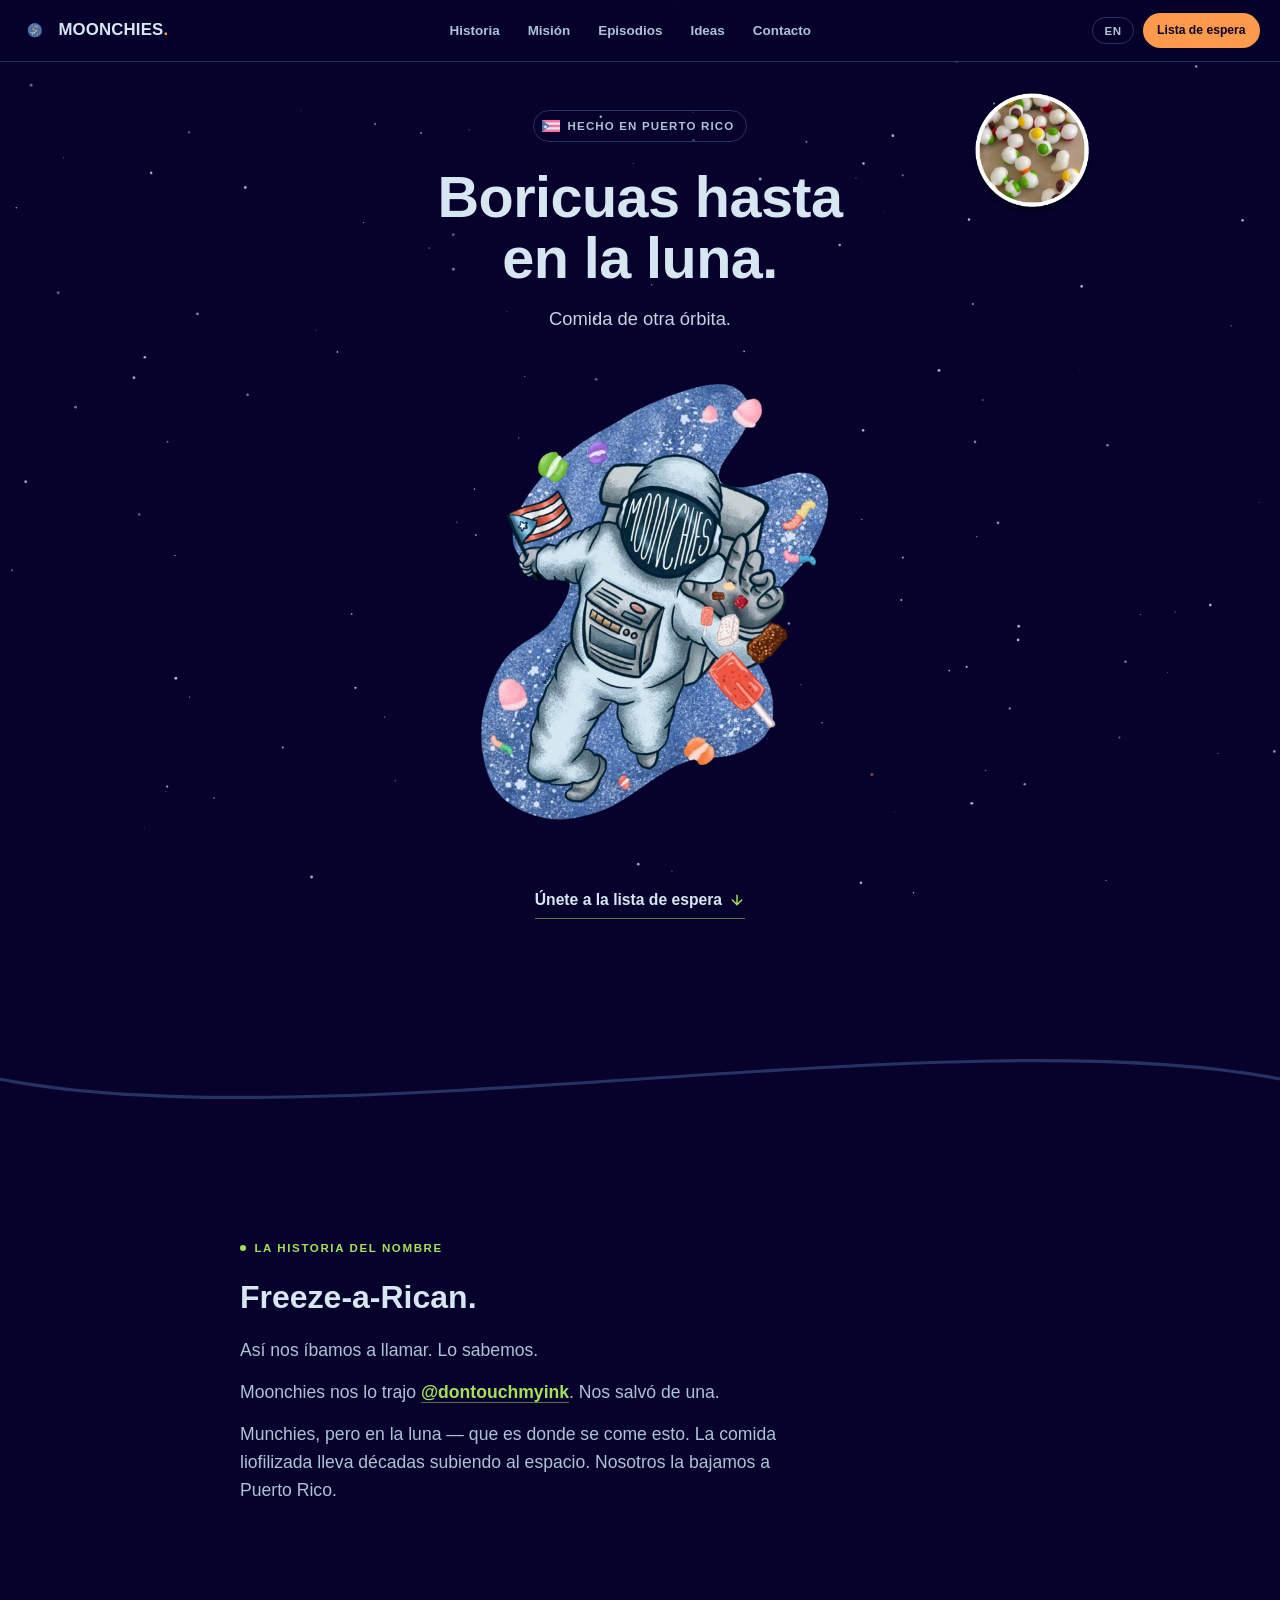
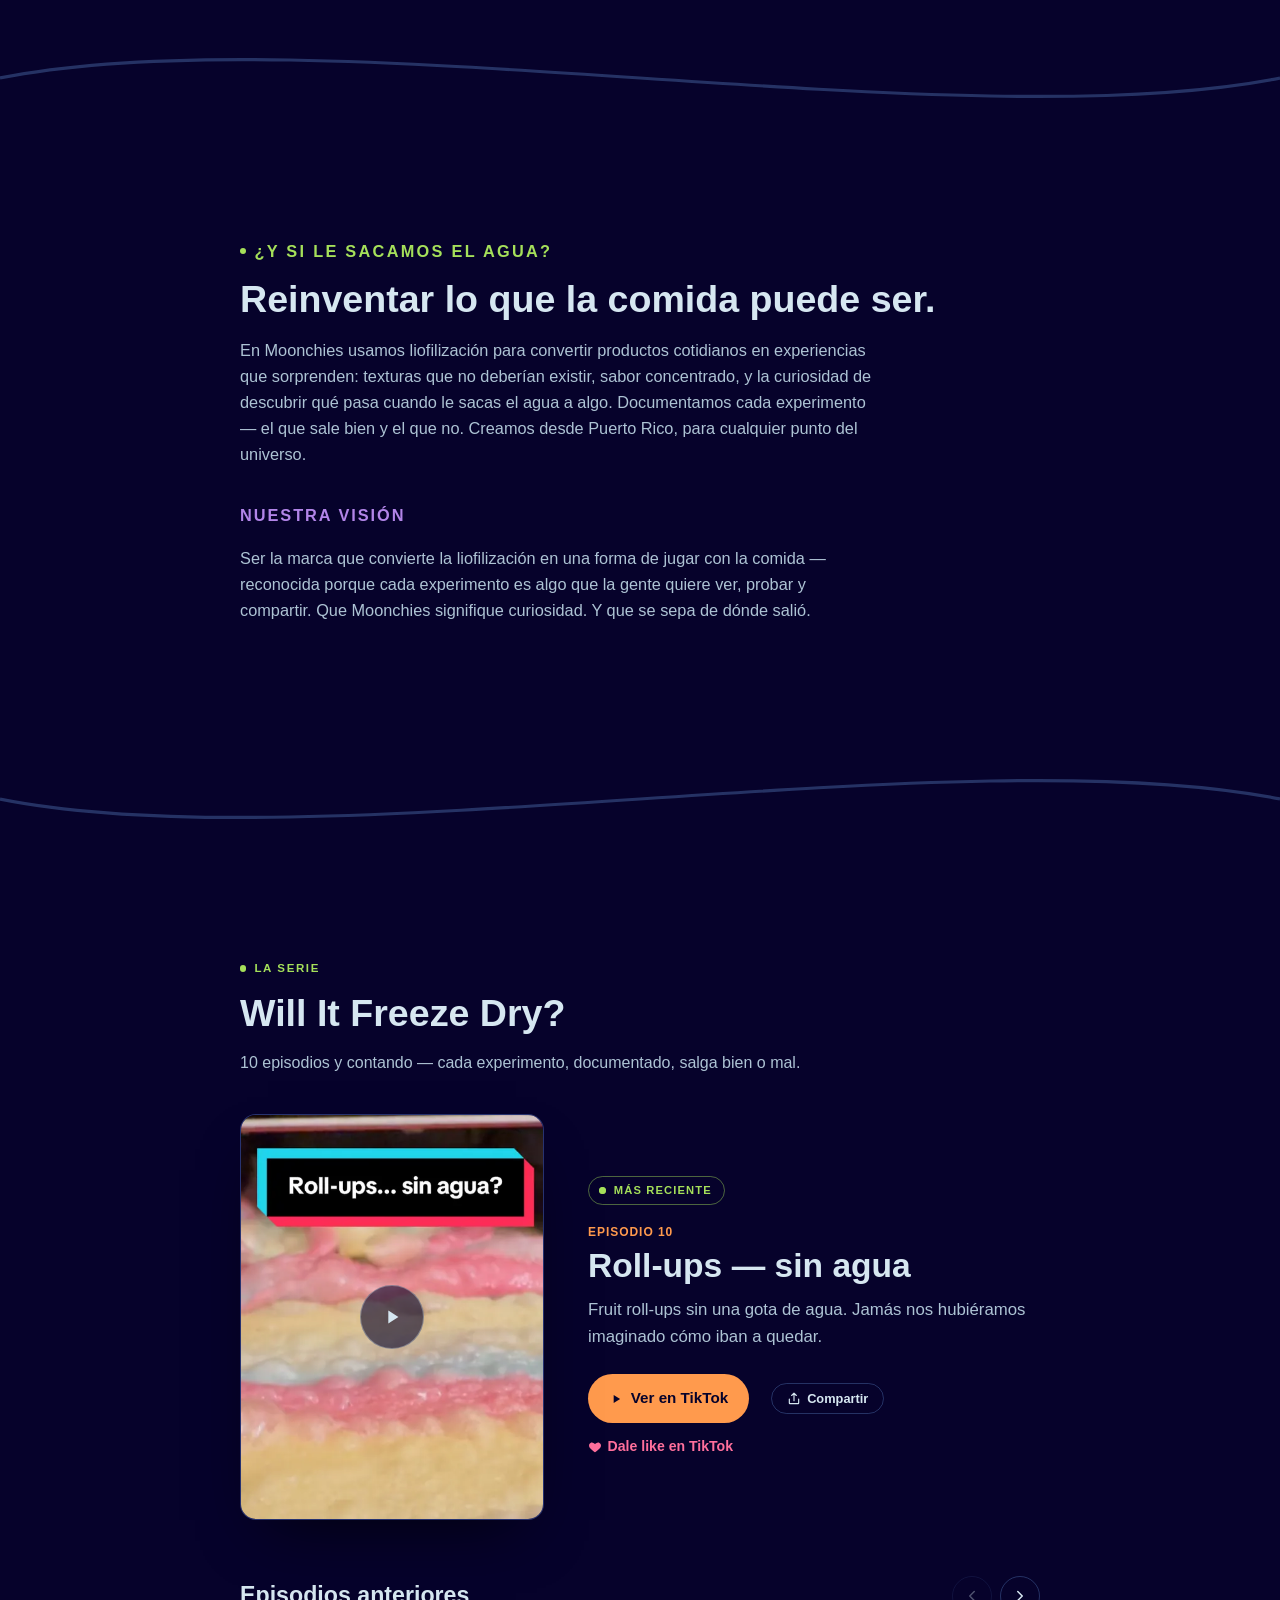
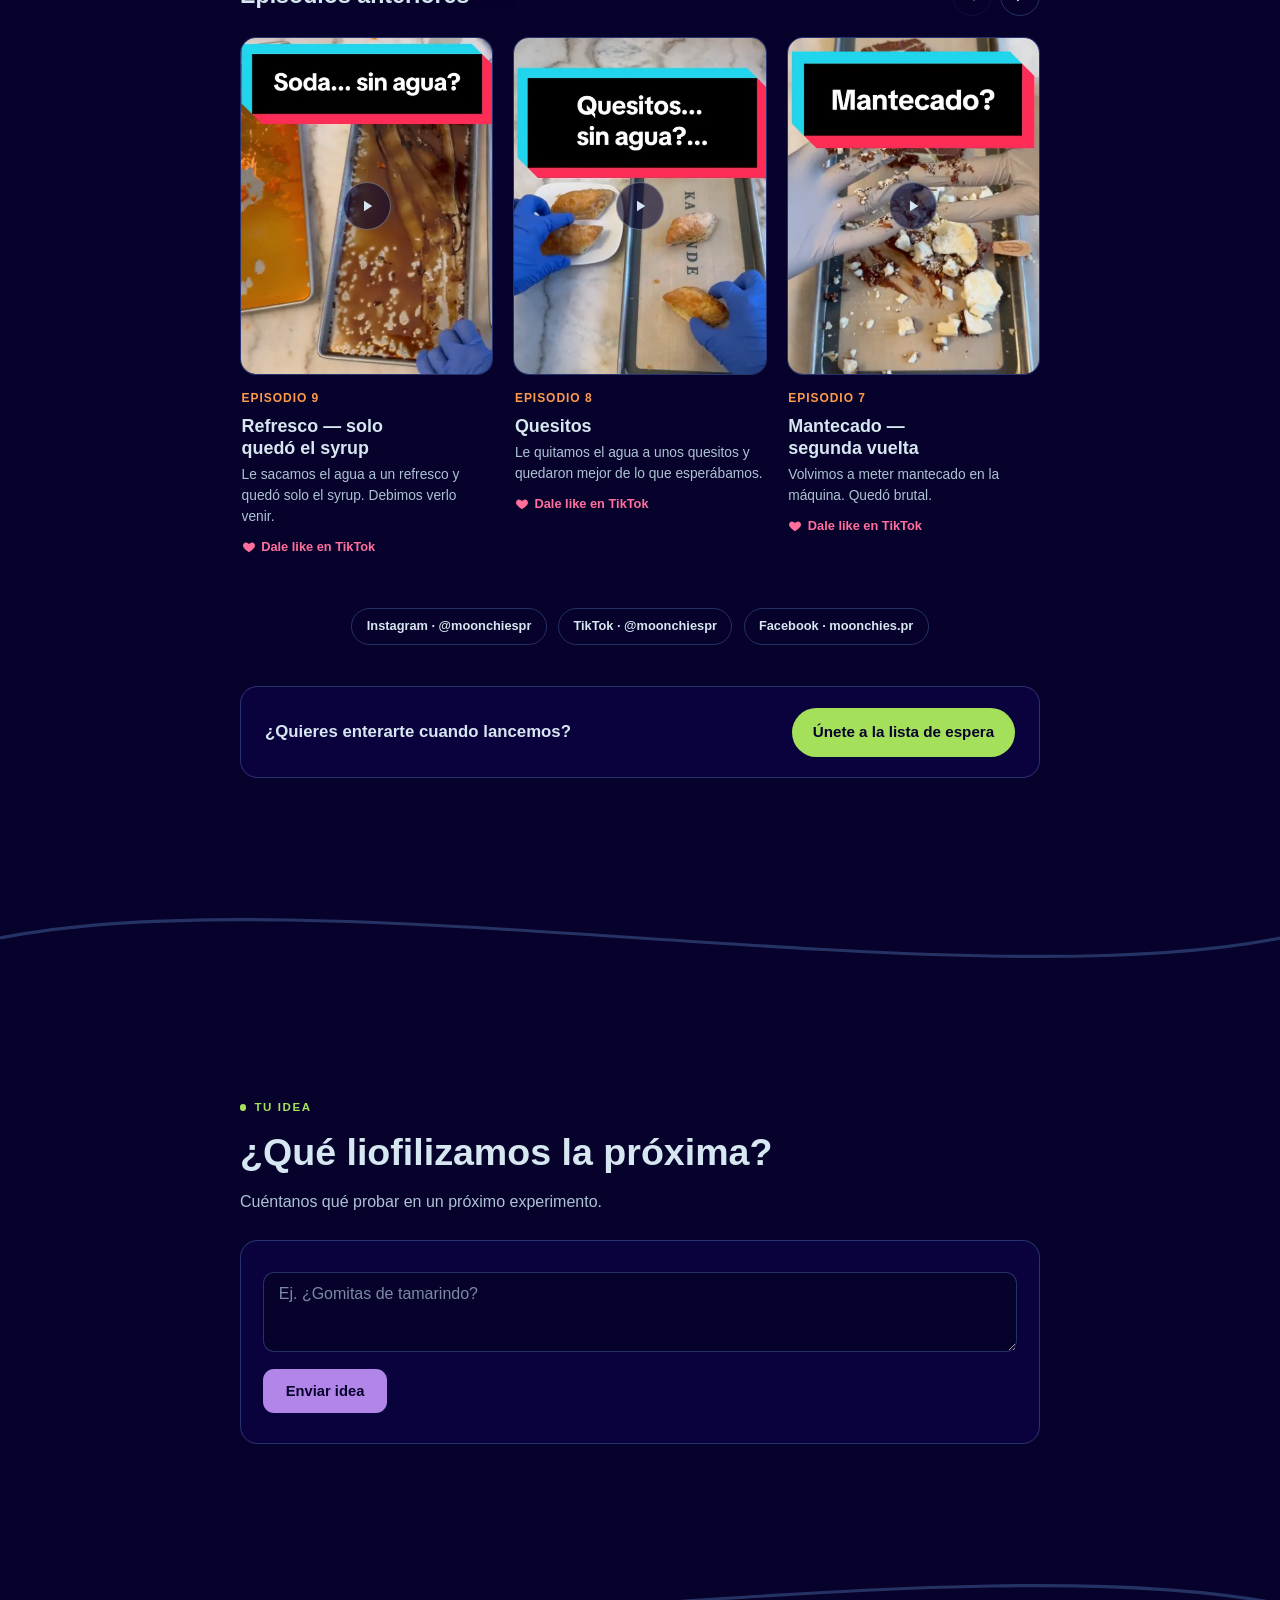
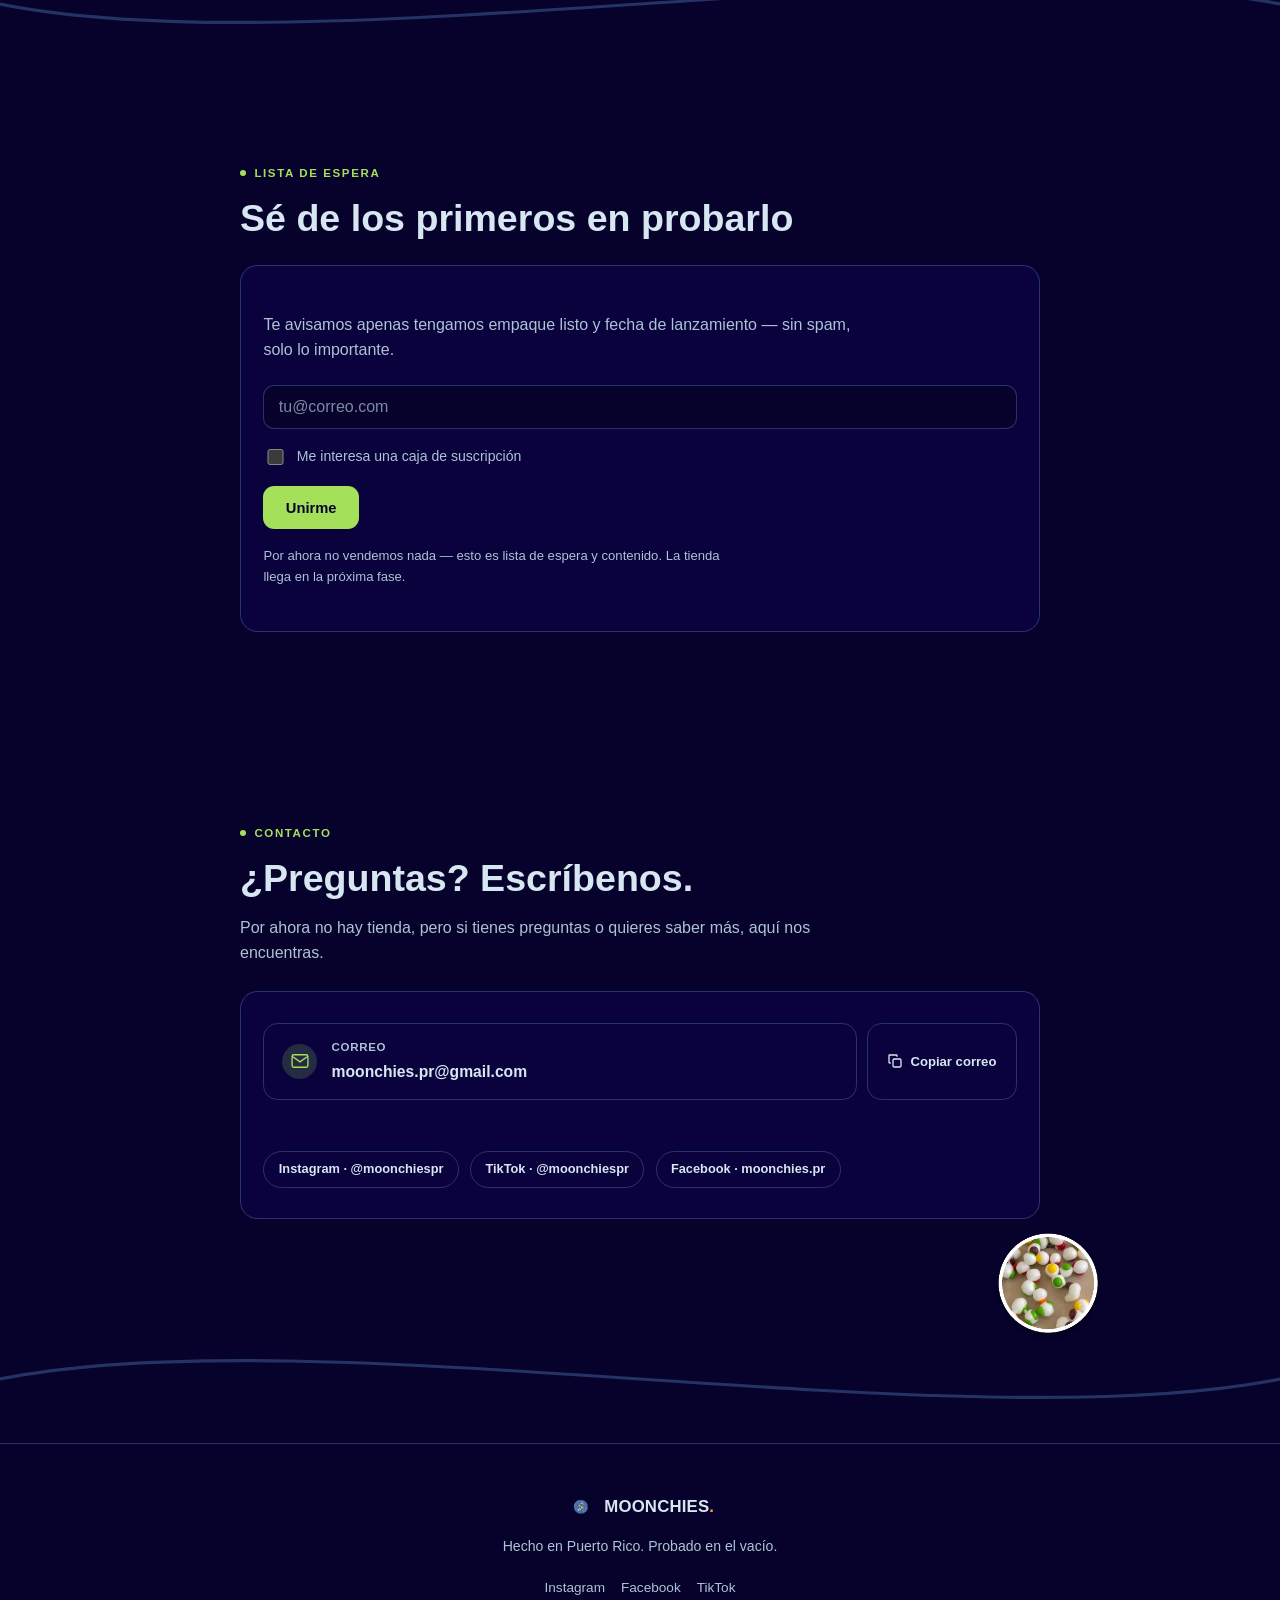
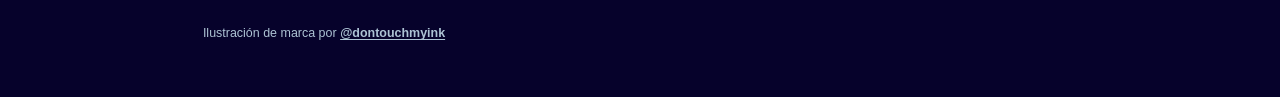
==== commit 6aa1eb06: "Phase 3b: forms that guide instead of fail, attribution, copy email, share - Waitlist + ideas forms:" ====
--- a/index.html
+++ b/index.html
@@ -163,6 +163,10 @@
             <svg width="14" height="14" viewBox="0 0 24 24" fill="currentColor" aria-hidden="true"><path d="M8 5v14l11-7z"/></svg>
             <span data-i18n="wifd.watch">Ver en TikTok</span>
           </a>
+          <button type="button" class="social-pill share-btn" data-share="episode" data-share-url="https://www.tiktok.com/@moonchiespr/video/7683908357513612558" data-share-title-id="ep10-title" aria-describedby="ep10-title">
+            <svg width="14" height="14" viewBox="0 0 24 24" fill="none" stroke="currentColor" stroke-width="2" stroke-linecap="round" stroke-linejoin="round" aria-hidden="true"><path d="M4 12v7a1 1 0 0 0 1 1h14a1 1 0 0 0 1-1v-7M16 6l-4-4-4 4M12 2v13"/></svg>
+            <span class="btn-label" data-i18n="share.episode">Compartir</span>
+          </button>
           <a class="wifd-like" href="https://www.tiktok.com/@moonchiespr/video/7683908357513612558" target="_blank" rel="noopener" aria-describedby="ep10-title">
             <svg width="14" height="14" viewBox="0 0 24 24" fill="currentColor" aria-hidden="true"><path d="M12 21s-6.7-4.3-9.3-8.2C1 10 1.6 6.6 4.4 5.1 6.7 3.8 9.4 4.6 12 7c2.6-2.4 5.3-3.2 7.6-1.9 2.8 1.5 3.4 4.9 1.7 7.7C18.7 16.7 12 21 12 21z"/></svg>
             <span data-i18n="wifd.like_label">Dale like en TikTok</span>
@@ -338,16 +342,23 @@
     <div class="panel">
       <form name="wifd-suggestions" method="POST" data-netlify="true" netlify-honeypot="bot-field" id="suggestForm">
         <input type="hidden" name="form-name" value="wifd-suggestions">
+        <input type="hidden" name="idioma" value="es">
+        <input type="hidden" name="utm_source" value="">
+        <input type="hidden" name="utm_medium" value="">
+        <input type="hidden" name="utm_campaign" value="">
+        <input type="hidden" name="referido" value="">
         <p class="honeypot-field" aria-hidden="true"><label>No llenar: <input name="bot-field" tabindex="-1" autocomplete="off"></label></p>
         <div class="field">
           <label for="suggest-idea" class="visually-hidden" data-i18n="suggest.field_label">Tu idea</label>
-          <textarea id="suggest-idea" name="idea" rows="3" required data-i18n-placeholder="suggest.placeholder" placeholder="Ej. ¿Gomitas de tamarindo?"></textarea>
-        </div>
-        <button type="submit" class="form-submit violet" data-i18n="suggest.submit">Enviar idea</button>
+          <textarea id="suggest-idea" name="idea" rows="3" required maxlength="1000" data-validate="idea" aria-describedby="suggest-idea-error" data-i18n-placeholder="suggest.placeholder" placeholder="Ej. ¿Gomitas de tamarindo?"></textarea>
+          <p class="field-error" id="suggest-idea-error" hidden></p>
+        </div>
+        <button type="submit" class="form-submit violet"><span class="btn-spinner" aria-hidden="true"></span><span class="btn-label" data-i18n="suggest.submit">Enviar idea</span></button>
       </form>
-      <div class="form-confirm violet" id="suggestConfirm">
+      <div class="form-confirm violet" id="suggestConfirm" tabindex="-1">
         <div class="form-confirm-success">
           <p data-i18n="suggest.confirm">¡Gracias! La anotamos.</p>
+          <button type="button" class="text-btn" id="suggestAgain" data-i18n="suggest.again">Enviar otra idea</button>
         </div>
         <p class="form-confirm-error" data-i18n="form.error">Algo salió mal. Intenta de nuevo o escríbenos por Instagram.</p>
       </div>
@@ -364,18 +375,25 @@
       <p data-i18n="waitlist.lede">Te avisamos apenas tengamos empaque listo y fecha de lanzamiento — sin spam, solo lo importante.</p>
       <form name="waitlist" method="POST" data-netlify="true" netlify-honeypot="bot-field" id="waitlistForm">
         <input type="hidden" name="form-name" value="waitlist">
+        <input type="hidden" name="idioma" value="es">
+        <input type="hidden" name="utm_source" value="">
+        <input type="hidden" name="utm_medium" value="">
+        <input type="hidden" name="utm_campaign" value="">
+        <input type="hidden" name="referido" value="">
         <p class="honeypot-field" aria-hidden="true"><label>No llenar: <input name="bot-field" tabindex="-1" autocomplete="off"></label></p>
         <div class="field">
           <label for="email" class="visually-hidden" data-i18n="waitlist.field_label">Correo electrónico</label>
-          <input type="email" id="email" name="correo" required data-i18n-placeholder="waitlist.placeholder" placeholder="tu@correo.com">
+          <input type="email" id="email" name="correo" required autocomplete="email" inputmode="email" autocapitalize="off" spellcheck="false" maxlength="254" data-validate="email" aria-describedby="email-error" data-i18n-placeholder="waitlist.placeholder" placeholder="tu@correo.com">
+          <p class="field-error" id="email-error" hidden></p>
+          <p class="email-suggest-wrap" id="email-suggest" hidden></p>
         </div>
         <label class="checkbox-field">
           <input type="checkbox" name="interes_suscripcion" value="si">
           <span data-i18n="waitlist.subscription">Me interesa una caja de suscripción</span>
         </label>
-        <button type="submit" class="form-submit lime" data-i18n="waitlist.submit">Unirme</button>
+        <button type="submit" class="form-submit lime"><span class="btn-spinner" aria-hidden="true"></span><span class="btn-label" data-i18n="waitlist.submit">Unirme</span></button>
       </form>
-      <div class="form-confirm lime" id="waitlistConfirm">
+      <div class="form-confirm lime" id="waitlistConfirm" tabindex="-1">
         <div class="form-confirm-success">
           <p data-i18n="waitlist.confirm">¡Listo! Te avisamos apenas lancemos.</p>
           <p class="form-confirm-follow" data-i18n="waitlist.follow">Mientras tanto, síguenos para ver los experimentos:</p>
@@ -384,6 +402,10 @@
             <a class="social-pill" href="https://tiktok.com/@moonchiespr" target="_blank" rel="noopener">TikTok</a>
             <a class="social-pill" href="https://facebook.com/moonchies.pr" target="_blank" rel="noopener">Facebook</a>
           </div>
+          <button type="button" class="text-btn share-btn" data-share="site">
+            <svg width="15" height="15" viewBox="0 0 24 24" fill="none" stroke="currentColor" stroke-width="2" stroke-linecap="round" stroke-linejoin="round" aria-hidden="true"><path d="M4 12v7a1 1 0 0 0 1 1h14a1 1 0 0 0 1-1v-7M16 6l-4-4-4 4M12 2v13"/></svg>
+            <span class="btn-label" data-i18n="share.site">Compártelo con alguien</span>
+          </button>
         </div>
         <p class="form-confirm-error" data-i18n="form.error">Algo salió mal. Intenta de nuevo o escríbenos por Instagram.</p>
       </div>
@@ -397,6 +419,7 @@
     <p data-i18n="contact.lede">Por ahora no hay tienda, pero si tienes preguntas o quieres saber más, aquí nos encuentras.</p>
 
     <div class="panel contact-panel">
+      <div class="contact-email">
       <a class="contact-row" href="mailto:moonchies.pr@gmail.com">
         <span class="contact-icon" aria-hidden="true">
           <svg width="20" height="20" viewBox="0 0 24 24" fill="none" stroke="currentColor" stroke-width="1.6"><rect x="2.5" y="4.5" width="19" height="15" rx="2"/><path d="M3 6.5l9 6.5 9-6.5"/></svg>
@@ -406,6 +429,11 @@
           <span class="contact-value">moonchies.pr@gmail.com</span>
         </span>
       </a>
+      <button type="button" class="copy-btn" data-copy="moonchies.pr@gmail.com">
+        <svg width="16" height="16" viewBox="0 0 24 24" fill="none" stroke="currentColor" stroke-width="2" stroke-linecap="round" stroke-linejoin="round" aria-hidden="true"><rect x="9" y="9" width="12" height="12" rx="2"/><path d="M5 15H4a1 1 0 0 1-1-1V4a1 1 0 0 1 1-1h10a1 1 0 0 1 1 1v1"/></svg>
+        <span class="btn-label" data-i18n="contact.copy">Copiar correo</span>
+      </button>
+      </div>
 
       <div class="wifd-social">
         <a class="social-pill" href="https://instagram.com/moonchiespr" target="_blank" rel="noopener">Instagram · @moonchiespr</a>
@@ -441,6 +469,8 @@
   <svg width="18" height="18" viewBox="0 0 24 24" fill="none" stroke="currentColor" stroke-width="2" stroke-linecap="round" stroke-linejoin="round" aria-hidden="true"><path d="M12 19V5M5 12l7-7 7 7"/></svg>
 </button>
 
+<p class="visually-hidden" id="liveRegion" role="status" aria-live="polite"></p>
+
 <script src="js/main.js"></script>
 </body>
 </html>
--- a/css/style.css
+++ b/css/style.css
@@ -517,7 +517,7 @@
 }
 
 .wifd-tile-tag {
-  font-size: 0.68rem;
+  font-size: 0.75rem;
   font-weight: 700;
   letter-spacing: 0.08em;
   text-transform: uppercase;
@@ -586,7 +586,7 @@
   gap: 1rem;
   margin: 3.5rem 0 1.1rem;
 }
-.wifd-rail-title { font-size: 1.2rem; margin: 0; }
+.wifd-rail-title { font-size: 1.45rem; margin: 0; }
 .wifd-rail-controls { display: none; gap: 0.5rem; }
 @media (min-width: 46rem) and (hover: hover) {
   .wifd-rail-controls { display: flex; }
@@ -636,7 +636,7 @@
 .wifd-card h4 {
   font-family: var(--font-display);
   font-weight: 800;
-  font-size: 1.02rem;
+  font-size: 1.12rem;
   line-height: 1.25;
   text-wrap: balance;
   color: var(--frost);
@@ -694,7 +694,7 @@
 .field input[type="email"],
 .field textarea {
   font-family: var(--font-body);
-  font-size: 0.95rem;
+  font-size: 1rem;
   background: var(--space-black);
   border: 1px solid var(--edge);
   border-radius: 0.7rem;
@@ -717,6 +717,9 @@
 .checkbox-field input { margin-top: 0.2rem; width: 1.05rem; height: 1.05rem; accent-color: var(--candy-lime); flex: none; }
 
 .form-submit {
+  display: inline-flex;
+  align-items: center;
+  gap: 0.55rem;
   font-family: var(--font-body);
   font-weight: 700;
   font-size: 0.92rem;
@@ -731,6 +734,54 @@
 .form-submit.lime:hover { background: color-mix(in srgb, var(--candy-lime) 85%, white); }
 .form-submit.violet { background: var(--candy-violet); color: var(--space-black); }
 .form-submit.violet:hover { background: color-mix(in srgb, var(--candy-violet) 85%, white); }
+
+.form-submit:disabled { cursor: progress; }
+.btn-spinner {
+  display: none;
+  width: 0.95em;
+  height: 0.95em;
+  border-radius: 50%;
+  border: 2px solid currentColor;
+  border-right-color: transparent;
+  animation: spin 0.7s linear infinite;
+}
+.is-busy .btn-spinner { display: inline-block; }
+@keyframes spin { to { transform: rotate(360deg); } }
+
+.field-error {
+  margin: 0.5rem 0 0;
+  font-size: 0.86rem;
+  font-weight: 600;
+  color: var(--candy-orange);
+}
+.field [aria-invalid="true"],
+.field [aria-invalid="true"]:hover { border-color: var(--candy-orange); }
+.email-suggest-wrap { margin: 0.5rem 0 0; }
+
+.text-btn {
+  display: inline-flex;
+  align-items: center;
+  gap: 0.4rem;
+  padding: 0.2rem 0;
+  background: none;
+  border: 0;
+  font: inherit;
+  font-size: 0.88rem;
+  font-weight: 600;
+  color: inherit;
+  text-decoration: underline;
+  text-underline-offset: 3px;
+  text-decoration-thickness: 1px;
+  cursor: pointer;
+}
+.email-suggest { display: inline; color: var(--candy-lime); text-align: left; }
+.email-suggest strong { font-weight: 700; }
+.form-confirm .text-btn { margin-top: 0.8rem; }
+.form-confirm .share-btn { color: var(--frost); }
+.form-confirm:focus { outline: none; }
+
+.share-btn { font-family: var(--font-body); cursor: pointer; background: transparent; display: inline-flex; align-items: center; gap: 0.4rem; }
+.share-btn.is-done, .copy-btn.is-done { color: var(--candy-lime); border-color: var(--candy-lime); }
 
 .form-confirm { display: none; margin-top: 1.1rem; font-size: 0.9rem; font-weight: 600; }
 .form-confirm p { margin: 0; }
@@ -747,6 +798,32 @@
 
 /* ---------- contact ---------- */
 .contact-panel { display: flex; flex-direction: column; gap: 1.4rem; }
+.contact-email { display: flex; flex-direction: column; align-items: flex-start; gap: 0.6rem; }
+.contact-email .contact-row { align-self: stretch; }
+.copy-btn {
+  display: inline-flex;
+  align-items: center;
+  gap: 0.45rem;
+  padding: 0.45rem 0.9rem;
+  font-family: var(--font-body);
+  font-size: 0.82rem;
+  font-weight: 600;
+  color: var(--frost);
+  background: transparent;
+  border: 1px solid var(--edge);
+  border-radius: 999px;
+  cursor: pointer;
+  transition: color 0.2s ease-out, border-color 0.2s ease-out, transform 0.2s ease-out;
+}
+.copy-btn:active { transform: scale(0.96); }
+@media (hover: hover) {
+  .copy-btn:hover { border-color: var(--candy-lime); color: var(--candy-lime); }
+}
+@media (min-width: 46rem) {
+  .contact-email { flex-direction: row; align-items: center; }
+  .contact-email .contact-row { flex: 1; }
+  .copy-btn { align-self: stretch; padding-inline: 1.2rem; border-radius: 0.9rem; }
+}
 .contact-row {
   display: flex;
   align-items: center;
@@ -869,7 +946,7 @@
   html, body { background: #fff !important; color: #111 !important; }
   #stars, .skip-link, header.nav, .back-to-top, .divider, .sticker, .wifd-media, .wifd-like, .hero-cta,
   .wifd-rail-controls, .wifd-waitlist, .wifd-featured-actions,
-  form, .form-confirm, #sugerencias, .notfound-actions { display: none !important; }
+  form, .form-confirm, #sugerencias, .notfound-actions, .copy-btn, .share-btn { display: none !important; }
   * { box-shadow: none !important; text-shadow: none !important; animation: none !important; }
   section { max-width: none; padding: 1.2rem 0; break-inside: avoid-page; }
   body * { color: #111 !important; }
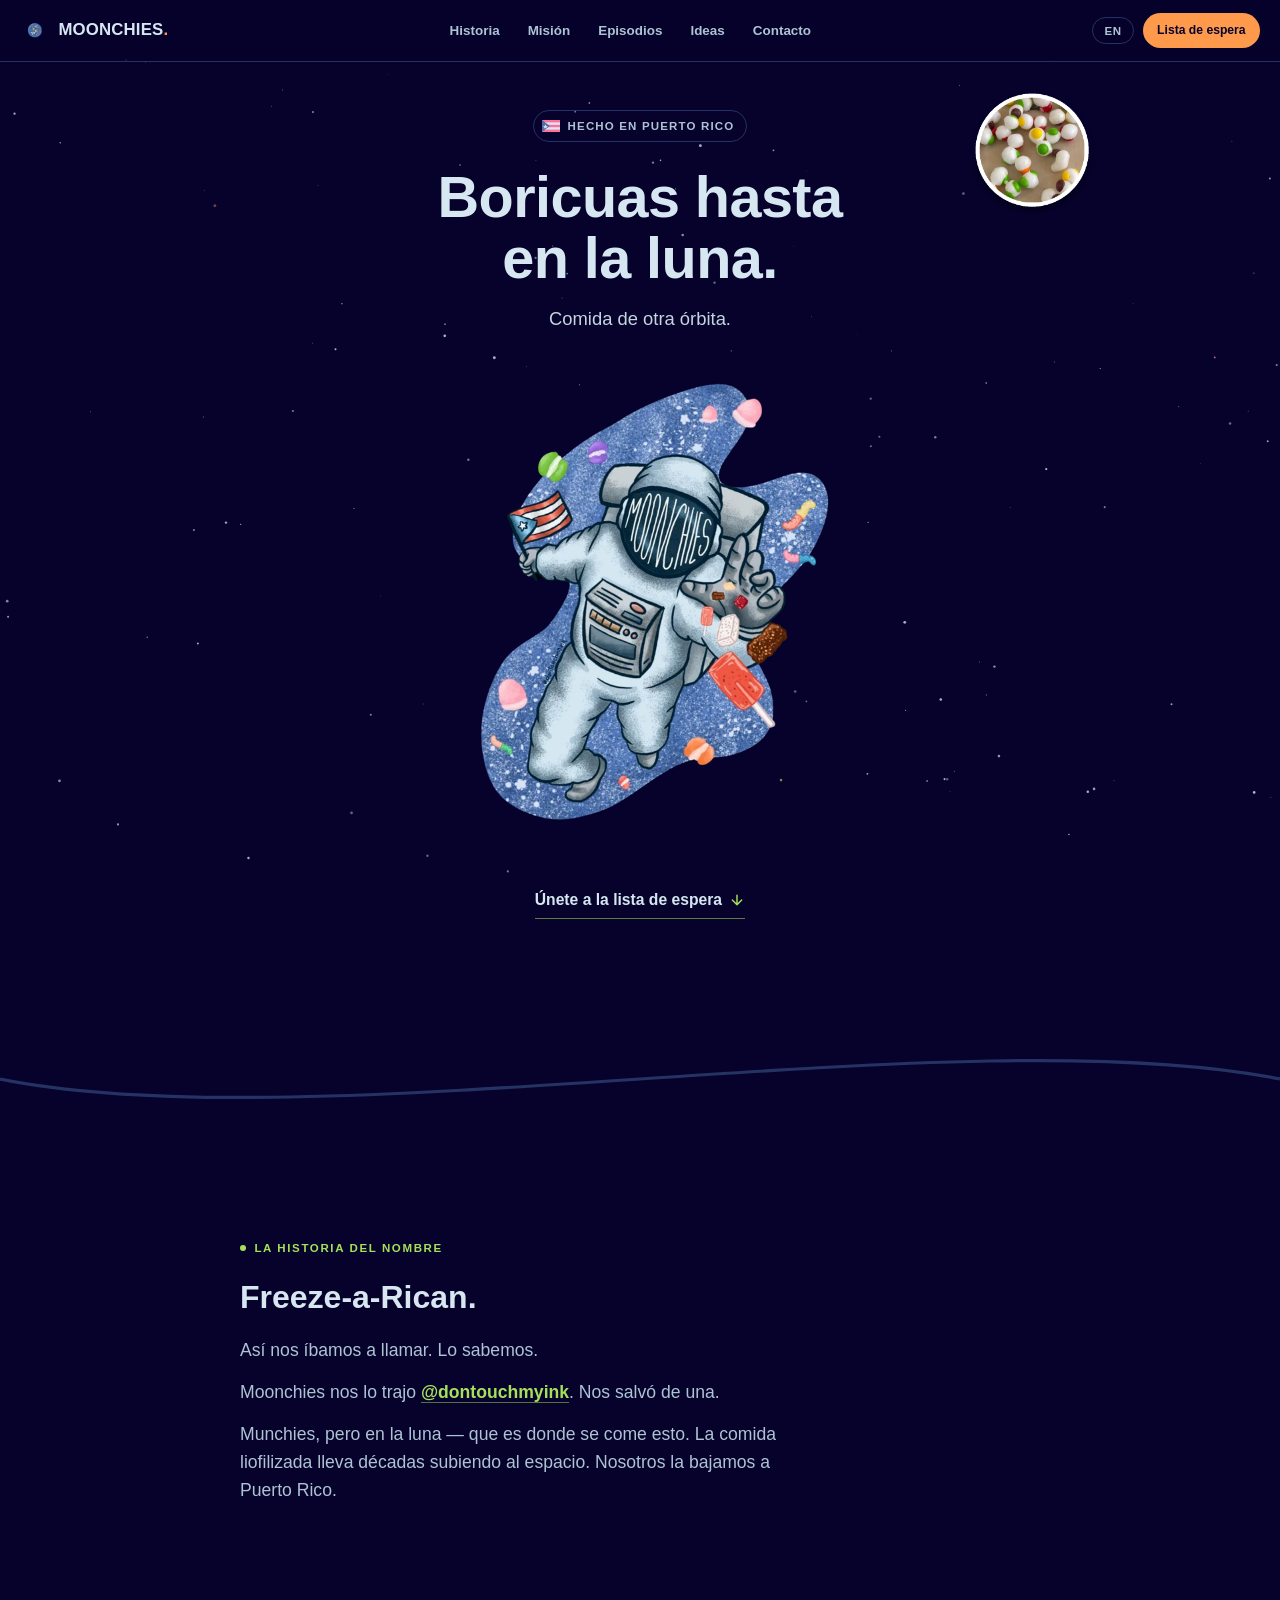
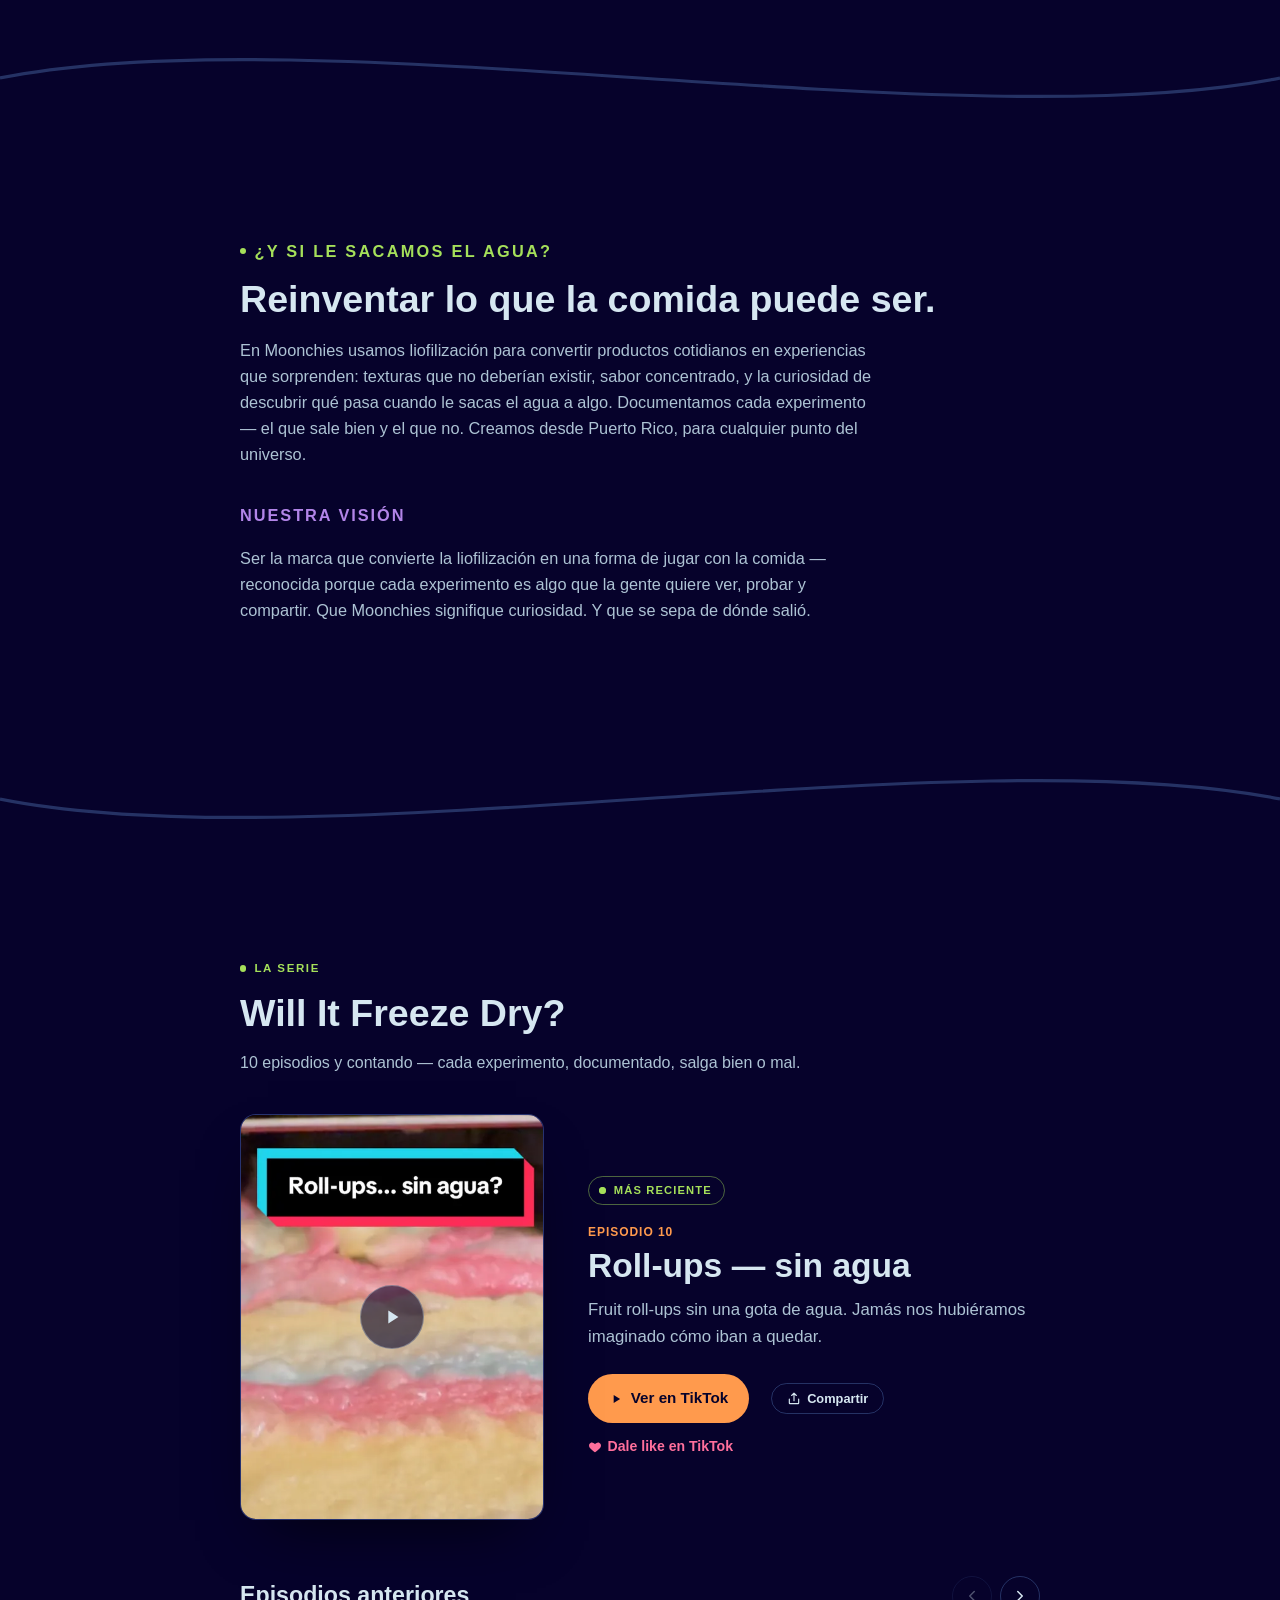
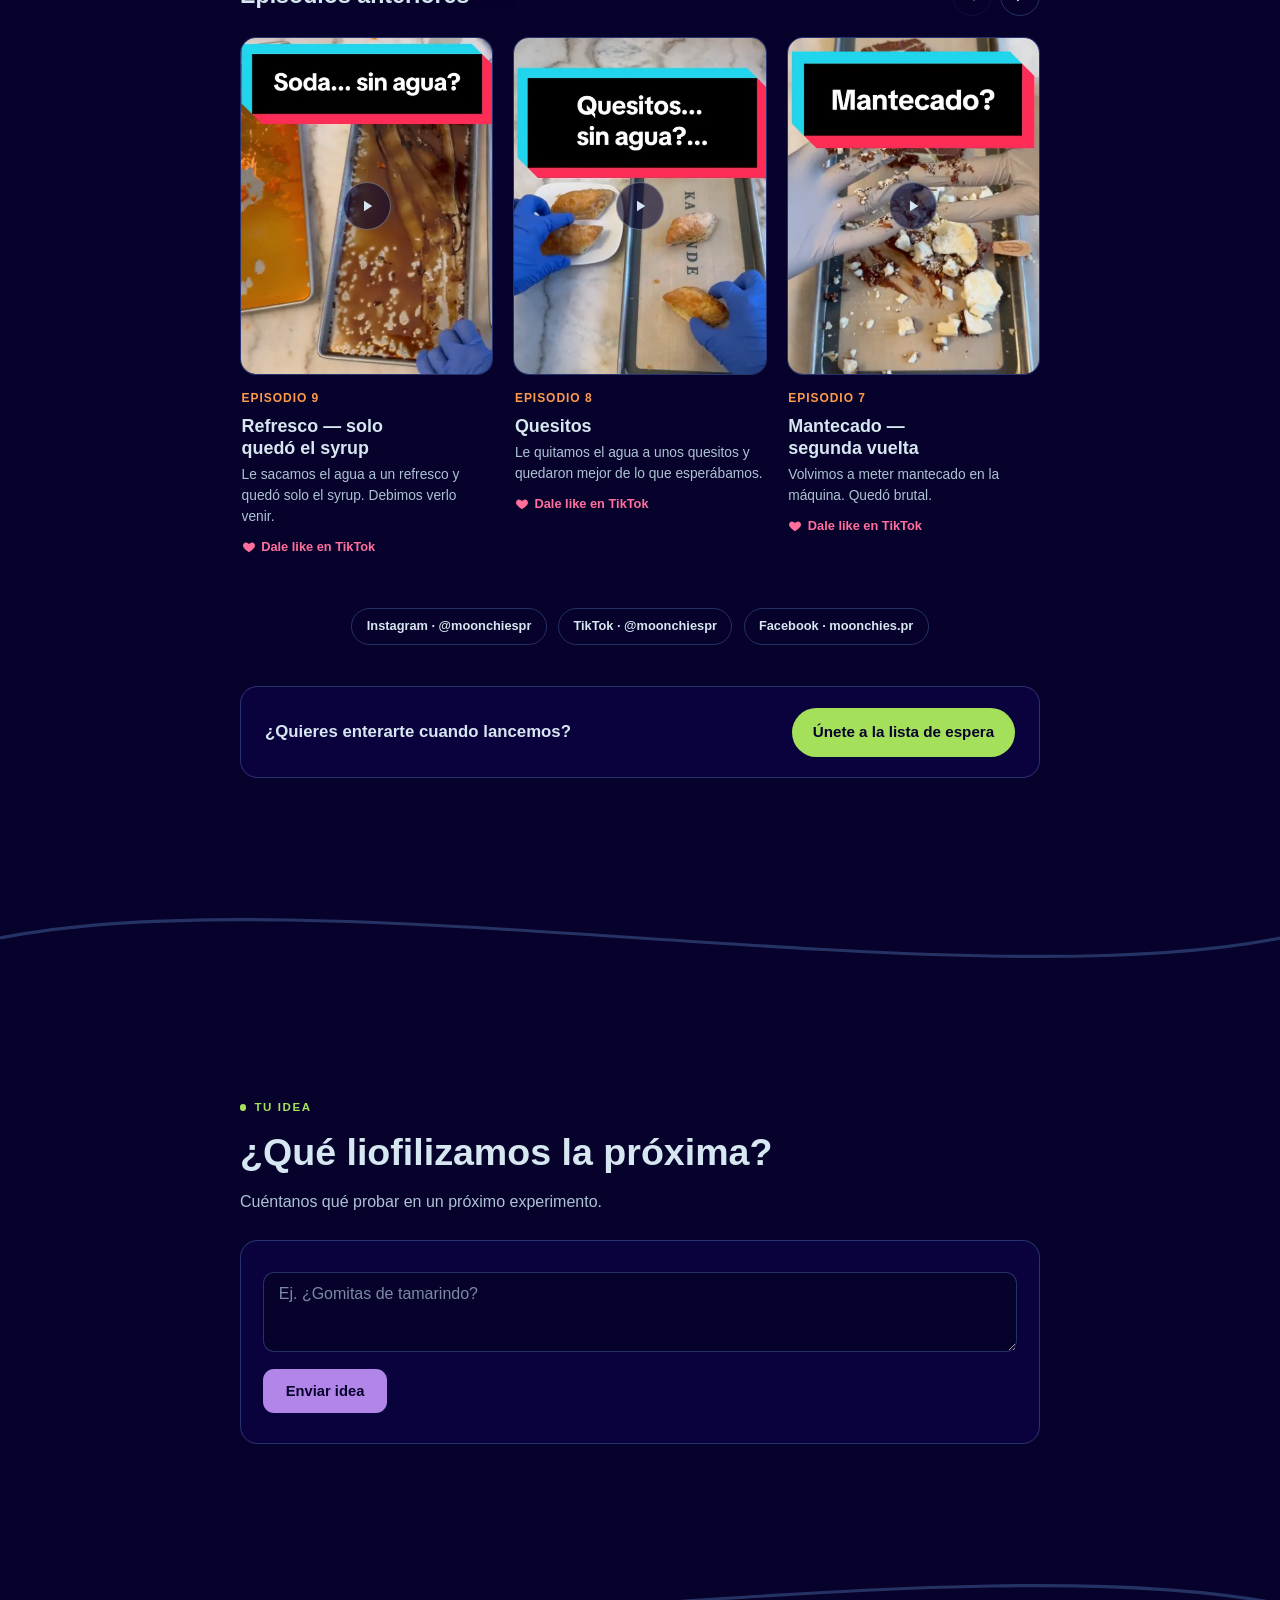
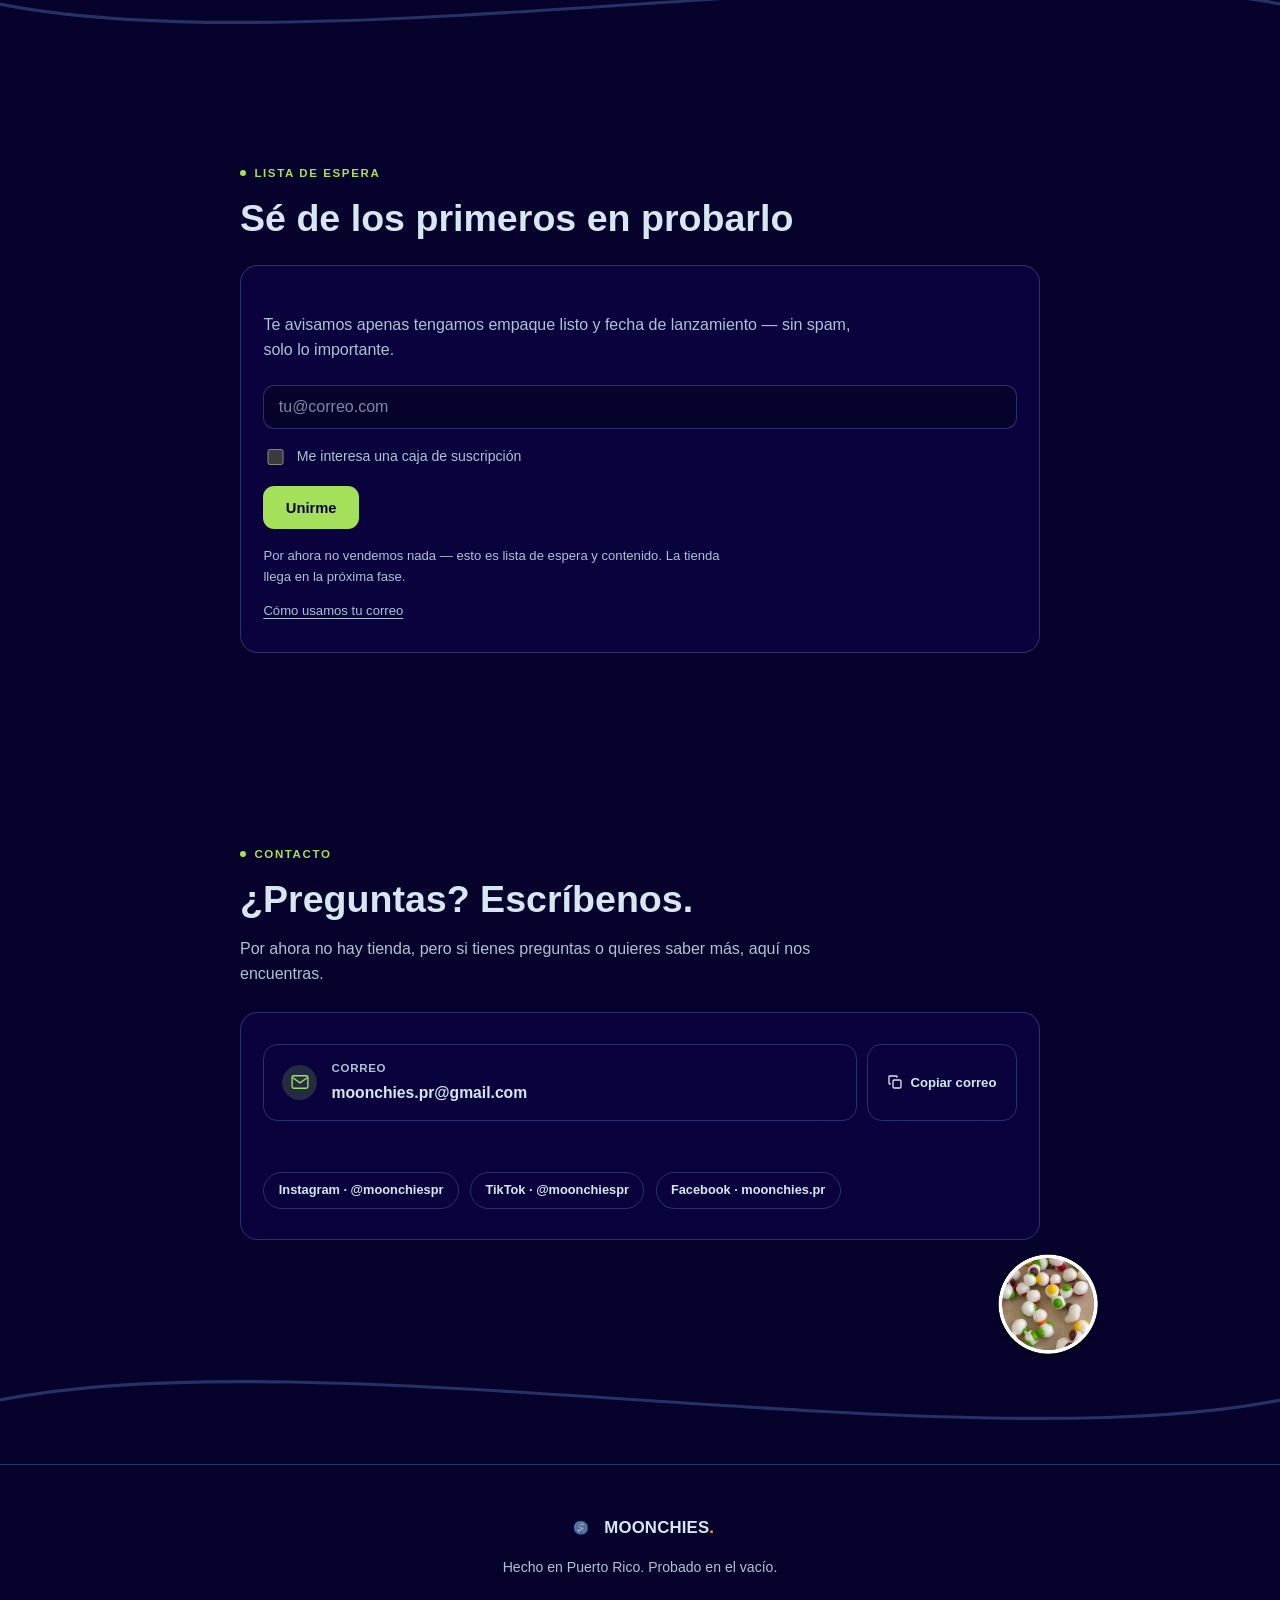
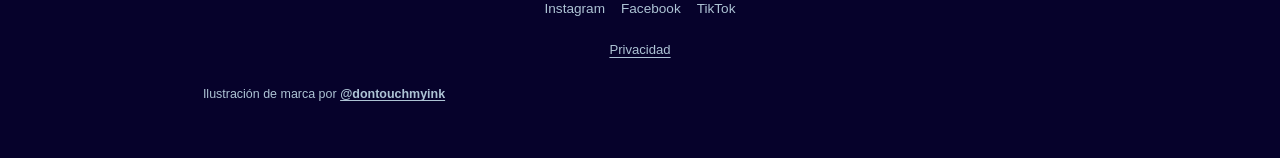
==== commit 50631687: "Phase 4: cookieless analytics (Umami) with conversion events, privacy page - Umami Cloud script on e" ====
--- a/index.html
+++ b/index.html
@@ -24,6 +24,7 @@
 <link rel="icon" type="image/png" sizes="48x48" href="images/favicon-48.png">
 <link rel="apple-touch-icon" href="images/apple-touch-icon.png">
 <link rel="stylesheet" href="css/style.css">
+<script defer src="https://cloud.umami.is/script.js" data-website-id="ddcc6574-648d-4afc-96df-00c713046194" data-domains="moonchiespr.com" data-do-not-track="true"></script>
 
 <script type="application/ld+json">
 {
@@ -66,15 +67,15 @@
         <li><a href="#contacto" data-i18n="nav.contact">Contacto</a></li>
       </ul>
       <div class="nav-menu-social">
-        <a class="social-pill" href="https://instagram.com/moonchiespr" target="_blank" rel="noopener">Instagram</a>
-        <a class="social-pill" href="https://tiktok.com/@moonchiespr" target="_blank" rel="noopener">TikTok</a>
-        <a class="social-pill" href="https://facebook.com/moonchies.pr" target="_blank" rel="noopener">Facebook</a>
+        <a class="social-pill" href="https://instagram.com/moonchiespr" target="_blank" rel="noopener" data-umami-event="social-click" data-umami-event-network="instagram">Instagram</a>
+        <a class="social-pill" href="https://tiktok.com/@moonchiespr" target="_blank" rel="noopener" data-umami-event="social-click" data-umami-event-network="tiktok">TikTok</a>
+        <a class="social-pill" href="https://facebook.com/moonchies.pr" target="_blank" rel="noopener" data-umami-event="social-click" data-umami-event-network="facebook">Facebook</a>
       </div>
     </nav>
 
     <div class="nav-actions">
       <button class="lang-toggle" id="langToggle" type="button">EN</button>
-      <a class="nav-cta" href="#waitlist" data-i18n="nav.cta">Lista de espera</a>
+      <a class="nav-cta" href="#waitlist" data-i18n="nav.cta" data-umami-event="cta-waitlist" data-umami-event-location="header">Lista de espera</a>
       <button class="nav-menu-btn" id="navMenuBtn" type="button" aria-expanded="false" aria-controls="navMenu" aria-label="Menú" data-i18n-aria-label="nav.menu">
         <span class="nav-menu-bars" aria-hidden="true"><span></span><span></span></span>
       </button>
@@ -108,7 +109,7 @@
            alt="Astronauta Moonchies flotando en el espacio con bandera de Puerto Rico, rodeado de dulces — ilustración de @dontouchmyink">
     </picture>
 
-    <a class="hero-cta" href="#waitlist">
+    <a class="hero-cta" href="#waitlist" data-umami-event="cta-waitlist" data-umami-event-location="hero">
       <span data-i18n="hero.cta">Únete a la lista de espera</span>
       <svg width="16" height="16" viewBox="0 0 24 24" fill="none" stroke="currentColor" stroke-width="2.2" stroke-linecap="round" stroke-linejoin="round" aria-hidden="true"><path d="M12 5v14M5 12l7 7 7-7"/></svg>
     </a>
@@ -151,7 +152,7 @@
     <article class="wifd-featured">
       <div class="wifd-media">
           <img class="wifd-thumb" src="images/wifd-10-thumb.webp" width="480" height="640" decoding="async" data-i18n-alt="wifd.ep10_alt" alt="Miniatura del video de TikTok: fruit roll-ups liofilizados">
-          <a class="wifd-play" href="https://www.tiktok.com/@moonchiespr/video/7683908357513612558" target="_blank" rel="noopener" aria-labelledby="wifd-watch-label ep10-title"><span class="wifd-play-icon" aria-hidden="true"><svg width="18" height="18" viewBox="0 0 24 24" fill="currentColor"><path d="M8 5v14l11-7z"/></svg></span></a>
+          <a class="wifd-play" href="https://www.tiktok.com/@moonchiespr/video/7683908357513612558" data-umami-event="episode-open" data-umami-event-episode="10" target="_blank" rel="noopener" aria-labelledby="wifd-watch-label ep10-title"><span class="wifd-play-icon" aria-hidden="true"><svg width="18" height="18" viewBox="0 0 24 24" fill="currentColor"><path d="M8 5v14l11-7z"/></svg></span></a>
         </div>
       <div class="wifd-featured-body">
         <p class="wifd-badge"><span class="wifd-badge-dot" aria-hidden="true"></span><span data-i18n="wifd.latest">Más reciente</span></p>
@@ -159,7 +160,7 @@
         <h3 id="ep10-title" data-i18n="wifd.ep10_title">Roll-ups — sin agua</h3>
         <p data-i18n="wifd.ep10_body">Fruit roll-ups sin una gota de agua. Jamás nos hubiéramos imaginado cómo iban a quedar.</p>
         <div class="wifd-featured-actions">
-          <a class="btn-primary" href="https://www.tiktok.com/@moonchiespr/video/7683908357513612558" target="_blank" rel="noopener" aria-describedby="ep10-title">
+          <a class="btn-primary" href="https://www.tiktok.com/@moonchiespr/video/7683908357513612558" data-umami-event="episode-open" data-umami-event-episode="10" target="_blank" rel="noopener" aria-describedby="ep10-title">
             <svg width="14" height="14" viewBox="0 0 24 24" fill="currentColor" aria-hidden="true"><path d="M8 5v14l11-7z"/></svg>
             <span data-i18n="wifd.watch">Ver en TikTok</span>
           </a>
@@ -167,7 +168,7 @@
             <svg width="14" height="14" viewBox="0 0 24 24" fill="none" stroke="currentColor" stroke-width="2" stroke-linecap="round" stroke-linejoin="round" aria-hidden="true"><path d="M4 12v7a1 1 0 0 0 1 1h14a1 1 0 0 0 1-1v-7M16 6l-4-4-4 4M12 2v13"/></svg>
             <span class="btn-label" data-i18n="share.episode">Compartir</span>
           </button>
-          <a class="wifd-like" href="https://www.tiktok.com/@moonchiespr/video/7683908357513612558" target="_blank" rel="noopener" aria-describedby="ep10-title">
+          <a class="wifd-like" href="https://www.tiktok.com/@moonchiespr/video/7683908357513612558" data-umami-event="episode-like" data-umami-event-episode="10" target="_blank" rel="noopener" aria-describedby="ep10-title">
             <svg width="14" height="14" viewBox="0 0 24 24" fill="currentColor" aria-hidden="true"><path d="M12 21s-6.7-4.3-9.3-8.2C1 10 1.6 6.6 4.4 5.1 6.7 3.8 9.4 4.6 12 7c2.6-2.4 5.3-3.2 7.6-1.9 2.8 1.5 3.4 4.9 1.7 7.7C18.7 16.7 12 21 12 21z"/></svg>
             <span data-i18n="wifd.like_label">Dale like en TikTok</span>
           </a>
@@ -186,13 +187,13 @@
       <li class="wifd-card">
         <div class="wifd-media">
           <img class="wifd-thumb" src="images/wifd-9-thumb.webp" width="480" height="640" loading="lazy" decoding="async" data-i18n-alt="wifd.ep9_alt" alt="Miniatura del video de TikTok: refresco liofilizado, solo quedó el syrup">
-          <a class="wifd-play" href="https://www.tiktok.com/@moonchiespr/video/7683345216954289421" target="_blank" rel="noopener" aria-labelledby="wifd-watch-label ep9-title"><span class="wifd-play-icon" aria-hidden="true"><svg width="18" height="18" viewBox="0 0 24 24" fill="currentColor"><path d="M8 5v14l11-7z"/></svg></span></a>
+          <a class="wifd-play" href="https://www.tiktok.com/@moonchiespr/video/7683345216954289421" data-umami-event="episode-open" data-umami-event-episode="9" target="_blank" rel="noopener" aria-labelledby="wifd-watch-label ep9-title"><span class="wifd-play-icon" aria-hidden="true"><svg width="18" height="18" viewBox="0 0 24 24" fill="currentColor"><path d="M8 5v14l11-7z"/></svg></span></a>
         </div>
         <div class="wifd-card-body">
           <p class="wifd-tile-tag" data-i18n="wifd.ep9_tag">Episodio 9</p>
           <h4 id="ep9-title" data-i18n="wifd.ep9_title">Refresco — solo quedó el syrup</h4>
           <p data-i18n="wifd.ep9_body">Le sacamos el agua a un refresco y quedó solo el syrup. Debimos verlo venir.</p>
-          <a class="wifd-like" href="https://www.tiktok.com/@moonchiespr/video/7683345216954289421" target="_blank" rel="noopener" aria-describedby="ep9-title">
+          <a class="wifd-like" href="https://www.tiktok.com/@moonchiespr/video/7683345216954289421" data-umami-event="episode-like" data-umami-event-episode="9" target="_blank" rel="noopener" aria-describedby="ep9-title">
             <svg width="14" height="14" viewBox="0 0 24 24" fill="currentColor" aria-hidden="true"><path d="M12 21s-6.7-4.3-9.3-8.2C1 10 1.6 6.6 4.4 5.1 6.7 3.8 9.4 4.6 12 7c2.6-2.4 5.3-3.2 7.6-1.9 2.8 1.5 3.4 4.9 1.7 7.7C18.7 16.7 12 21 12 21z"/></svg>
             <span data-i18n="wifd.like_label">Dale like en TikTok</span>
           </a>
@@ -201,13 +202,13 @@
       <li class="wifd-card">
         <div class="wifd-media">
           <img class="wifd-thumb" src="images/wifd-8-thumb.webp" width="480" height="640" loading="lazy" decoding="async" data-i18n-alt="wifd.ep8_alt" alt="Miniatura del video de TikTok: quesitos liofilizados">
-          <a class="wifd-play" href="https://www.tiktok.com/@moonchiespr/video/7680241482925739278" target="_blank" rel="noopener" aria-labelledby="wifd-watch-label ep8-title"><span class="wifd-play-icon" aria-hidden="true"><svg width="18" height="18" viewBox="0 0 24 24" fill="currentColor"><path d="M8 5v14l11-7z"/></svg></span></a>
+          <a class="wifd-play" href="https://www.tiktok.com/@moonchiespr/video/7680241482925739278" data-umami-event="episode-open" data-umami-event-episode="8" target="_blank" rel="noopener" aria-labelledby="wifd-watch-label ep8-title"><span class="wifd-play-icon" aria-hidden="true"><svg width="18" height="18" viewBox="0 0 24 24" fill="currentColor"><path d="M8 5v14l11-7z"/></svg></span></a>
         </div>
         <div class="wifd-card-body">
           <p class="wifd-tile-tag" data-i18n="wifd.ep8_tag">Episodio 8</p>
           <h4 id="ep8-title" data-i18n="wifd.ep8_title">Quesitos</h4>
           <p data-i18n="wifd.ep8_body">Le quitamos el agua a unos quesitos y quedaron mejor de lo que esperábamos.</p>
-          <a class="wifd-like" href="https://www.tiktok.com/@moonchiespr/video/7680241482925739278" target="_blank" rel="noopener" aria-describedby="ep8-title">
+          <a class="wifd-like" href="https://www.tiktok.com/@moonchiespr/video/7680241482925739278" data-umami-event="episode-like" data-umami-event-episode="8" target="_blank" rel="noopener" aria-describedby="ep8-title">
             <svg width="14" height="14" viewBox="0 0 24 24" fill="currentColor" aria-hidden="true"><path d="M12 21s-6.7-4.3-9.3-8.2C1 10 1.6 6.6 4.4 5.1 6.7 3.8 9.4 4.6 12 7c2.6-2.4 5.3-3.2 7.6-1.9 2.8 1.5 3.4 4.9 1.7 7.7C18.7 16.7 12 21 12 21z"/></svg>
             <span data-i18n="wifd.like_label">Dale like en TikTok</span>
           </a>
@@ -216,13 +217,13 @@
       <li class="wifd-card">
         <div class="wifd-media">
           <img class="wifd-thumb" src="images/wifd-7-thumb.webp" width="480" height="640" loading="lazy" decoding="async" data-i18n-alt="wifd.ep7_alt" alt="Miniatura del video de TikTok: mantecado liofilizado">
-          <a class="wifd-play" href="https://www.tiktok.com/@moonchiespr/video/7677064114211982606" target="_blank" rel="noopener" aria-labelledby="wifd-watch-label ep7-title"><span class="wifd-play-icon" aria-hidden="true"><svg width="18" height="18" viewBox="0 0 24 24" fill="currentColor"><path d="M8 5v14l11-7z"/></svg></span></a>
+          <a class="wifd-play" href="https://www.tiktok.com/@moonchiespr/video/7677064114211982606" data-umami-event="episode-open" data-umami-event-episode="7" target="_blank" rel="noopener" aria-labelledby="wifd-watch-label ep7-title"><span class="wifd-play-icon" aria-hidden="true"><svg width="18" height="18" viewBox="0 0 24 24" fill="currentColor"><path d="M8 5v14l11-7z"/></svg></span></a>
         </div>
         <div class="wifd-card-body">
           <p class="wifd-tile-tag" data-i18n="wifd.ep7_tag">Episodio 7</p>
           <h4 id="ep7-title" data-i18n="wifd.ep7_title">Mantecado — segunda vuelta</h4>
           <p data-i18n="wifd.ep7_body">Volvimos a meter mantecado en la máquina. Quedó brutal.</p>
-          <a class="wifd-like" href="https://www.tiktok.com/@moonchiespr/video/7677064114211982606" target="_blank" rel="noopener" aria-describedby="ep7-title">
+          <a class="wifd-like" href="https://www.tiktok.com/@moonchiespr/video/7677064114211982606" data-umami-event="episode-like" data-umami-event-episode="7" target="_blank" rel="noopener" aria-describedby="ep7-title">
             <svg width="14" height="14" viewBox="0 0 24 24" fill="currentColor" aria-hidden="true"><path d="M12 21s-6.7-4.3-9.3-8.2C1 10 1.6 6.6 4.4 5.1 6.7 3.8 9.4 4.6 12 7c2.6-2.4 5.3-3.2 7.6-1.9 2.8 1.5 3.4 4.9 1.7 7.7C18.7 16.7 12 21 12 21z"/></svg>
             <span data-i18n="wifd.like_label">Dale like en TikTok</span>
           </a>
@@ -231,13 +232,13 @@
       <li class="wifd-card">
         <div class="wifd-media">
           <img class="wifd-thumb" src="images/wifd-6-thumb.webp" width="480" height="640" loading="lazy" decoding="async" data-i18n-alt="wifd.ep6_alt" alt="Miniatura del video de TikTok: una bolsa entera de Skittles liofilizados">
-          <a class="wifd-play" href="https://www.tiktok.com/@moonchiespr/video/7675491944700693774" target="_blank" rel="noopener" aria-labelledby="wifd-watch-label ep6-title"><span class="wifd-play-icon" aria-hidden="true"><svg width="18" height="18" viewBox="0 0 24 24" fill="currentColor"><path d="M8 5v14l11-7z"/></svg></span></a>
+          <a class="wifd-play" href="https://www.tiktok.com/@moonchiespr/video/7675491944700693774" data-umami-event="episode-open" data-umami-event-episode="6" target="_blank" rel="noopener" aria-labelledby="wifd-watch-label ep6-title"><span class="wifd-play-icon" aria-hidden="true"><svg width="18" height="18" viewBox="0 0 24 24" fill="currentColor"><path d="M8 5v14l11-7z"/></svg></span></a>
         </div>
         <div class="wifd-card-body">
           <p class="wifd-tile-tag" data-i18n="wifd.ep6_tag">Episodio 6</p>
           <h4 id="ep6-title" data-i18n="wifd.ep6_title">Skittles — la bolsa entera</h4>
           <p data-i18n="wifd.ep6_body">Una bolsa entera, 4 horas en la máquina. Todavía nos sorprende cómo quedan.</p>
-          <a class="wifd-like" href="https://www.tiktok.com/@moonchiespr/video/7675491944700693774" target="_blank" rel="noopener" aria-describedby="ep6-title">
+          <a class="wifd-like" href="https://www.tiktok.com/@moonchiespr/video/7675491944700693774" data-umami-event="episode-like" data-umami-event-episode="6" target="_blank" rel="noopener" aria-describedby="ep6-title">
             <svg width="14" height="14" viewBox="0 0 24 24" fill="currentColor" aria-hidden="true"><path d="M12 21s-6.7-4.3-9.3-8.2C1 10 1.6 6.6 4.4 5.1 6.7 3.8 9.4 4.6 12 7c2.6-2.4 5.3-3.2 7.6-1.9 2.8 1.5 3.4 4.9 1.7 7.7C18.7 16.7 12 21 12 21z"/></svg>
             <span data-i18n="wifd.like_label">Dale like en TikTok</span>
           </a>
@@ -246,13 +247,13 @@
       <li class="wifd-card">
         <div class="wifd-media">
           <img class="wifd-thumb" src="images/wifd-5-thumb.webp" width="480" height="640" loading="lazy" decoding="async" data-i18n-alt="wifd.ep5_alt" alt="Miniatura del video de TikTok: pizza liofilizada, horneada y congelada">
-          <a class="wifd-play" href="https://www.tiktok.com/@moonchiespr/video/7673644697818008845" target="_blank" rel="noopener" aria-labelledby="wifd-watch-label ep5-title"><span class="wifd-play-icon" aria-hidden="true"><svg width="18" height="18" viewBox="0 0 24 24" fill="currentColor"><path d="M8 5v14l11-7z"/></svg></span></a>
+          <a class="wifd-play" href="https://www.tiktok.com/@moonchiespr/video/7673644697818008845" data-umami-event="episode-open" data-umami-event-episode="5" target="_blank" rel="noopener" aria-labelledby="wifd-watch-label ep5-title"><span class="wifd-play-icon" aria-hidden="true"><svg width="18" height="18" viewBox="0 0 24 24" fill="currentColor"><path d="M8 5v14l11-7z"/></svg></span></a>
         </div>
         <div class="wifd-card-body">
           <p class="wifd-tile-tag" data-i18n="wifd.ep5_tag">Episodio 5</p>
           <h4 id="ep5-title" data-i18n="wifd.ep5_title">Pizza — horneada vs. congelada</h4>
           <p data-i18n="wifd.ep5_body">Una pizza horneada, una congelada, ambas 20 horas en la máquina. No esperábamos este resultado.</p>
-          <a class="wifd-like" href="https://www.tiktok.com/@moonchiespr/video/7673644697818008845" target="_blank" rel="noopener" aria-describedby="ep5-title">
+          <a class="wifd-like" href="https://www.tiktok.com/@moonchiespr/video/7673644697818008845" data-umami-event="episode-like" data-umami-event-episode="5" target="_blank" rel="noopener" aria-describedby="ep5-title">
             <svg width="14" height="14" viewBox="0 0 24 24" fill="currentColor" aria-hidden="true"><path d="M12 21s-6.7-4.3-9.3-8.2C1 10 1.6 6.6 4.4 5.1 6.7 3.8 9.4 4.6 12 7c2.6-2.4 5.3-3.2 7.6-1.9 2.8 1.5 3.4 4.9 1.7 7.7C18.7 16.7 12 21 12 21z"/></svg>
             <span data-i18n="wifd.like_label">Dale like en TikTok</span>
           </a>
@@ -261,13 +262,13 @@
       <li class="wifd-card">
         <div class="wifd-media">
           <img class="wifd-thumb" src="images/wifd-4-thumb.webp" width="480" height="640" loading="lazy" decoding="async" data-i18n-alt="wifd.ep4_alt" alt="Miniatura del video de TikTok: mantecado de vainilla liofilizado con sprinkles">
-          <a class="wifd-play" href="https://www.tiktok.com/@moonchiespr/video/7673243206368103693" target="_blank" rel="noopener" aria-labelledby="wifd-watch-label ep4-title"><span class="wifd-play-icon" aria-hidden="true"><svg width="18" height="18" viewBox="0 0 24 24" fill="currentColor"><path d="M8 5v14l11-7z"/></svg></span></a>
+          <a class="wifd-play" href="https://www.tiktok.com/@moonchiespr/video/7673243206368103693" data-umami-event="episode-open" data-umami-event-episode="4" target="_blank" rel="noopener" aria-labelledby="wifd-watch-label ep4-title"><span class="wifd-play-icon" aria-hidden="true"><svg width="18" height="18" viewBox="0 0 24 24" fill="currentColor"><path d="M8 5v14l11-7z"/></svg></span></a>
         </div>
         <div class="wifd-card-body">
           <p class="wifd-tile-tag" data-i18n="wifd.ep4_tag">Episodio 4</p>
           <h4 id="ep4-title" data-i18n="wifd.ep4_title">Mantecado de vainilla, con sprinkles</h4>
           <p data-i18n="wifd.ep4_body">Esto es lo que se come en el espacio — mantecado liofilizado, sin una gota de agua.</p>
-          <a class="wifd-like" href="https://www.tiktok.com/@moonchiespr/video/7673243206368103693" target="_blank" rel="noopener" aria-describedby="ep4-title">
+          <a class="wifd-like" href="https://www.tiktok.com/@moonchiespr/video/7673243206368103693" data-umami-event="episode-like" data-umami-event-episode="4" target="_blank" rel="noopener" aria-describedby="ep4-title">
             <svg width="14" height="14" viewBox="0 0 24 24" fill="currentColor" aria-hidden="true"><path d="M12 21s-6.7-4.3-9.3-8.2C1 10 1.6 6.6 4.4 5.1 6.7 3.8 9.4 4.6 12 7c2.6-2.4 5.3-3.2 7.6-1.9 2.8 1.5 3.4 4.9 1.7 7.7C18.7 16.7 12 21 12 21z"/></svg>
             <span data-i18n="wifd.like_label">Dale like en TikTok</span>
           </a>
@@ -276,13 +277,13 @@
       <li class="wifd-card">
         <div class="wifd-media">
           <img class="wifd-thumb" src="images/wifd-3-thumb.webp" width="480" height="640" loading="lazy" decoding="async" data-i18n-alt="wifd.ep3_alt" alt="Miniatura del video de TikTok: gummy sharks liofilizados">
-          <a class="wifd-play" href="https://www.tiktok.com/@moonchiespr/video/7672566179973614862" target="_blank" rel="noopener" aria-labelledby="wifd-watch-label ep3-title"><span class="wifd-play-icon" aria-hidden="true"><svg width="18" height="18" viewBox="0 0 24 24" fill="currentColor"><path d="M8 5v14l11-7z"/></svg></span></a>
+          <a class="wifd-play" href="https://www.tiktok.com/@moonchiespr/video/7672566179973614862" data-umami-event="episode-open" data-umami-event-episode="3" target="_blank" rel="noopener" aria-labelledby="wifd-watch-label ep3-title"><span class="wifd-play-icon" aria-hidden="true"><svg width="18" height="18" viewBox="0 0 24 24" fill="currentColor"><path d="M8 5v14l11-7z"/></svg></span></a>
         </div>
         <div class="wifd-card-body">
           <p class="wifd-tile-tag" data-i18n="wifd.ep3_tag">Episodio 3</p>
           <h4 id="ep3-title" data-i18n="wifd.ep3_title">Gummy Sharks — el resultado inesperado</h4>
           <p data-i18n="wifd.ep3_body">¿Qué pasa cuando le quitas el agua a un gummy shark? Esto no nos lo esperábamos.</p>
-          <a class="wifd-like" href="https://www.tiktok.com/@moonchiespr/video/7672566179973614862" target="_blank" rel="noopener" aria-describedby="ep3-title">
+          <a class="wifd-like" href="https://www.tiktok.com/@moonchiespr/video/7672566179973614862" data-umami-event="episode-like" data-umami-event-episode="3" target="_blank" rel="noopener" aria-describedby="ep3-title">
             <svg width="14" height="14" viewBox="0 0 24 24" fill="currentColor" aria-hidden="true"><path d="M12 21s-6.7-4.3-9.3-8.2C1 10 1.6 6.6 4.4 5.1 6.7 3.8 9.4 4.6 12 7c2.6-2.4 5.3-3.2 7.6-1.9 2.8 1.5 3.4 4.9 1.7 7.7C18.7 16.7 12 21 12 21z"/></svg>
             <span data-i18n="wifd.like_label">Dale like en TikTok</span>
           </a>
@@ -291,13 +292,13 @@
       <li class="wifd-card">
         <div class="wifd-media">
           <img class="wifd-thumb" src="images/wifd-2-thumb.webp" width="480" height="640" loading="lazy" decoding="async" data-i18n-alt="wifd.ep2_alt" alt="Miniatura del video de TikTok: Skittles liofilizados, segunda ronda">
-          <a class="wifd-play" href="https://www.tiktok.com/@moonchiespr/video/7671419664810970382" target="_blank" rel="noopener" aria-labelledby="wifd-watch-label ep2-title"><span class="wifd-play-icon" aria-hidden="true"><svg width="18" height="18" viewBox="0 0 24 24" fill="currentColor"><path d="M8 5v14l11-7z"/></svg></span></a>
+          <a class="wifd-play" href="https://www.tiktok.com/@moonchiespr/video/7671419664810970382" data-umami-event="episode-open" data-umami-event-episode="2" target="_blank" rel="noopener" aria-labelledby="wifd-watch-label ep2-title"><span class="wifd-play-icon" aria-hidden="true"><svg width="18" height="18" viewBox="0 0 24 24" fill="currentColor"><path d="M8 5v14l11-7z"/></svg></span></a>
         </div>
         <div class="wifd-card-body">
           <p class="wifd-tile-tag" data-i18n="wifd.ep2_tag">Episodio 2</p>
           <h4 id="ep2-title" data-i18n="wifd.ep2_title">Skittles — segunda ronda</h4>
           <p data-i18n="wifd.ep2_body">Seguimos afinando el proceso — así quedó la textura esta vez.</p>
-          <a class="wifd-like" href="https://www.tiktok.com/@moonchiespr/video/7671419664810970382" target="_blank" rel="noopener" aria-describedby="ep2-title">
+          <a class="wifd-like" href="https://www.tiktok.com/@moonchiespr/video/7671419664810970382" data-umami-event="episode-like" data-umami-event-episode="2" target="_blank" rel="noopener" aria-describedby="ep2-title">
             <svg width="14" height="14" viewBox="0 0 24 24" fill="currentColor" aria-hidden="true"><path d="M12 21s-6.7-4.3-9.3-8.2C1 10 1.6 6.6 4.4 5.1 6.7 3.8 9.4 4.6 12 7c2.6-2.4 5.3-3.2 7.6-1.9 2.8 1.5 3.4 4.9 1.7 7.7C18.7 16.7 12 21 12 21z"/></svg>
             <span data-i18n="wifd.like_label">Dale like en TikTok</span>
           </a>
@@ -306,13 +307,13 @@
       <li class="wifd-card">
         <div class="wifd-media">
           <img class="wifd-thumb" src="images/wifd-1-thumb.webp" width="480" height="640" loading="lazy" decoding="async" data-i18n-alt="wifd.ep1_alt" alt="Miniatura del video de TikTok: Skittles liofilizados, primera prueba">
-          <a class="wifd-play" href="https://www.tiktok.com/@moonchiespr/video/7670728529528589582" target="_blank" rel="noopener" aria-labelledby="wifd-watch-label ep1-title"><span class="wifd-play-icon" aria-hidden="true"><svg width="18" height="18" viewBox="0 0 24 24" fill="currentColor"><path d="M8 5v14l11-7z"/></svg></span></a>
+          <a class="wifd-play" href="https://www.tiktok.com/@moonchiespr/video/7670728529528589582" data-umami-event="episode-open" data-umami-event-episode="1" target="_blank" rel="noopener" aria-labelledby="wifd-watch-label ep1-title"><span class="wifd-play-icon" aria-hidden="true"><svg width="18" height="18" viewBox="0 0 24 24" fill="currentColor"><path d="M8 5v14l11-7z"/></svg></span></a>
         </div>
         <div class="wifd-card-body">
           <p class="wifd-tile-tag" data-i18n="wifd.ep1_tag">Episodio 1</p>
           <h4 id="ep1-title" data-i18n="wifd.ep1_title">Skittles — la primera prueba</h4>
           <p data-i18n="wifd.ep1_body">¿Qué pasa cuando le quitas el agua a un Skittle? Este fue nuestro primer experimento.</p>
-          <a class="wifd-like" href="https://www.tiktok.com/@moonchiespr/video/7670728529528589582" target="_blank" rel="noopener" aria-describedby="ep1-title">
+          <a class="wifd-like" href="https://www.tiktok.com/@moonchiespr/video/7670728529528589582" data-umami-event="episode-like" data-umami-event-episode="1" target="_blank" rel="noopener" aria-describedby="ep1-title">
             <svg width="14" height="14" viewBox="0 0 24 24" fill="currentColor" aria-hidden="true"><path d="M12 21s-6.7-4.3-9.3-8.2C1 10 1.6 6.6 4.4 5.1 6.7 3.8 9.4 4.6 12 7c2.6-2.4 5.3-3.2 7.6-1.9 2.8 1.5 3.4 4.9 1.7 7.7C18.7 16.7 12 21 12 21z"/></svg>
             <span data-i18n="wifd.like_label">Dale like en TikTok</span>
           </a>
@@ -321,14 +322,14 @@
     </ul>
 
     <div class="wifd-social">
-      <a class="social-pill" href="https://instagram.com/moonchiespr" target="_blank" rel="noopener">Instagram · @moonchiespr</a>
-      <a class="social-pill" href="https://tiktok.com/@moonchiespr" target="_blank" rel="noopener">TikTok · @moonchiespr</a>
-      <a class="social-pill" href="https://facebook.com/moonchies.pr" target="_blank" rel="noopener">Facebook · moonchies.pr</a>
+      <a class="social-pill" href="https://instagram.com/moonchiespr" target="_blank" rel="noopener" data-umami-event="social-click" data-umami-event-network="instagram">Instagram · @moonchiespr</a>
+      <a class="social-pill" href="https://tiktok.com/@moonchiespr" target="_blank" rel="noopener" data-umami-event="social-click" data-umami-event-network="tiktok">TikTok · @moonchiespr</a>
+      <a class="social-pill" href="https://facebook.com/moonchies.pr" target="_blank" rel="noopener" data-umami-event="social-click" data-umami-event-network="facebook">Facebook · moonchies.pr</a>
     </div>
 
     <div class="wifd-waitlist">
       <p data-i18n="wifd.waitlist_prompt">¿Quieres enterarte cuando lancemos?</p>
-      <a class="btn-primary btn-lime" href="#waitlist" data-i18n="wifd.waitlist_cta">Únete a la lista de espera</a>
+      <a class="btn-primary btn-lime" href="#waitlist" data-i18n="wifd.waitlist_cta" data-umami-event="cta-waitlist" data-umami-event-location="episodes">Únete a la lista de espera</a>
     </div>
   </section>
 
@@ -398,9 +399,9 @@
           <p data-i18n="waitlist.confirm">¡Listo! Te avisamos apenas lancemos.</p>
           <p class="form-confirm-follow" data-i18n="waitlist.follow">Mientras tanto, síguenos para ver los experimentos:</p>
           <div class="wifd-social">
-            <a class="social-pill" href="https://instagram.com/moonchiespr" target="_blank" rel="noopener">Instagram</a>
-            <a class="social-pill" href="https://tiktok.com/@moonchiespr" target="_blank" rel="noopener">TikTok</a>
-            <a class="social-pill" href="https://facebook.com/moonchies.pr" target="_blank" rel="noopener">Facebook</a>
+            <a class="social-pill" href="https://instagram.com/moonchiespr" target="_blank" rel="noopener" data-umami-event="social-click" data-umami-event-network="instagram">Instagram</a>
+            <a class="social-pill" href="https://tiktok.com/@moonchiespr" target="_blank" rel="noopener" data-umami-event="social-click" data-umami-event-network="tiktok">TikTok</a>
+            <a class="social-pill" href="https://facebook.com/moonchies.pr" target="_blank" rel="noopener" data-umami-event="social-click" data-umami-event-network="facebook">Facebook</a>
           </div>
           <button type="button" class="text-btn share-btn" data-share="site">
             <svg width="15" height="15" viewBox="0 0 24 24" fill="none" stroke="currentColor" stroke-width="2" stroke-linecap="round" stroke-linejoin="round" aria-hidden="true"><path d="M4 12v7a1 1 0 0 0 1 1h14a1 1 0 0 0 1-1v-7M16 6l-4-4-4 4M12 2v13"/></svg>
@@ -410,6 +411,7 @@
         <p class="form-confirm-error" data-i18n="form.error">Algo salió mal. Intenta de nuevo o escríbenos por Instagram.</p>
       </div>
       <p class="not-selling-note" data-i18n="waitlist.disclaimer">Por ahora no vendemos nada — esto es lista de espera y contenido. La tienda llega en la próxima fase.</p>
+      <p class="privacy-note"><a href="/privacidad" data-i18n="waitlist.privacy">Cómo usamos tu correo</a></p>
     </div>
   </section>
 
@@ -420,7 +422,7 @@
 
     <div class="panel contact-panel">
       <div class="contact-email">
-      <a class="contact-row" href="mailto:moonchies.pr@gmail.com">
+      <a class="contact-row" href="mailto:moonchies.pr@gmail.com" data-umami-event="email-click">
         <span class="contact-icon" aria-hidden="true">
           <svg width="20" height="20" viewBox="0 0 24 24" fill="none" stroke="currentColor" stroke-width="1.6"><rect x="2.5" y="4.5" width="19" height="15" rx="2"/><path d="M3 6.5l9 6.5 9-6.5"/></svg>
         </span>
@@ -436,9 +438,9 @@
       </div>
 
       <div class="wifd-social">
-        <a class="social-pill" href="https://instagram.com/moonchiespr" target="_blank" rel="noopener">Instagram · @moonchiespr</a>
-        <a class="social-pill" href="https://tiktok.com/@moonchiespr" target="_blank" rel="noopener">TikTok · @moonchiespr</a>
-        <a class="social-pill" href="https://facebook.com/moonchies.pr" target="_blank" rel="noopener">Facebook · moonchies.pr</a>
+        <a class="social-pill" href="https://instagram.com/moonchiespr" target="_blank" rel="noopener" data-umami-event="social-click" data-umami-event-network="instagram">Instagram · @moonchiespr</a>
+        <a class="social-pill" href="https://tiktok.com/@moonchiespr" target="_blank" rel="noopener" data-umami-event="social-click" data-umami-event-network="tiktok">TikTok · @moonchiespr</a>
+        <a class="social-pill" href="https://facebook.com/moonchies.pr" target="_blank" rel="noopener" data-umami-event="social-click" data-umami-event-network="facebook">Facebook · moonchies.pr</a>
       </div>
     </div>
 
@@ -456,10 +458,11 @@
     </a>
     <p class="tagline" data-i18n="footer.tagline">Hecho en Puerto Rico. Probado en el vacío.</p>
     <div class="footer-links">
-      <a href="https://instagram.com/moonchiespr" target="_blank" rel="noopener">Instagram</a>
-      <a href="https://facebook.com/moonchies.pr" target="_blank" rel="noopener">Facebook</a>
-      <a href="https://tiktok.com/@moonchiespr" target="_blank" rel="noopener">TikTok</a>
-    </div>
+      <a href="https://instagram.com/moonchiespr" target="_blank" rel="noopener" data-umami-event="social-click" data-umami-event-network="instagram">Instagram</a>
+      <a href="https://facebook.com/moonchies.pr" target="_blank" rel="noopener" data-umami-event="social-click" data-umami-event-network="facebook">Facebook</a>
+      <a href="https://tiktok.com/@moonchiespr" target="_blank" rel="noopener" data-umami-event="social-click" data-umami-event-network="tiktok">TikTok</a>
+    </div>
+    <p class="footer-legal"><a href="/privacidad" data-i18n="footer.privacy">Privacidad</a></p>
     <p class="credit"><span data-i18n="footer.credit">Ilustración de marca por</span> <a href="https://instagram.com/dontouchmyink" target="_blank" rel="noopener">@dontouchmyink</a></p>
   </footer>
 
--- a/css/style.css
+++ b/css/style.css
@@ -881,6 +881,21 @@
   .sticker--contact { left: auto; right: -2rem; width: 7rem; }
 }
 
+/* ---------- privacy (legal) ---------- */
+.legal { max-width: 40rem; margin: 0 auto; padding: 3.5rem 1.25rem 4rem; }
+.legal h1 { font-size: clamp(2.2rem, 7vw, 3rem); margin-bottom: 0.4rem; }
+.legal-updated { font-size: 0.85rem; color: var(--dust); margin: 0 0 1.8rem; }
+.legal .lede { margin-bottom: 2.4rem; }
+.legal h2 { font-size: 1.25rem; margin: 2.2rem 0 0.5rem; }
+.legal p { margin: 0 0 0.8rem; }
+.legal a:not(.social-pill) { color: var(--candy-lime); font-weight: 600; text-underline-offset: 3px; }
+.legal-back { margin-top: 2.6rem !important; }
+
+.privacy-note { margin: 0.5rem 0 0; font-size: 0.82rem; }
+.privacy-note a, .footer-legal a { color: var(--dust); text-underline-offset: 3px; }
+.privacy-note a:hover, .footer-legal a:hover { color: var(--frost); }
+.footer-legal { margin: 1.2rem auto 0; font-size: 0.82rem; }
+
 /* ---------- 404 ---------- */
 .notfound {
   min-height: calc(100svh - 12rem);
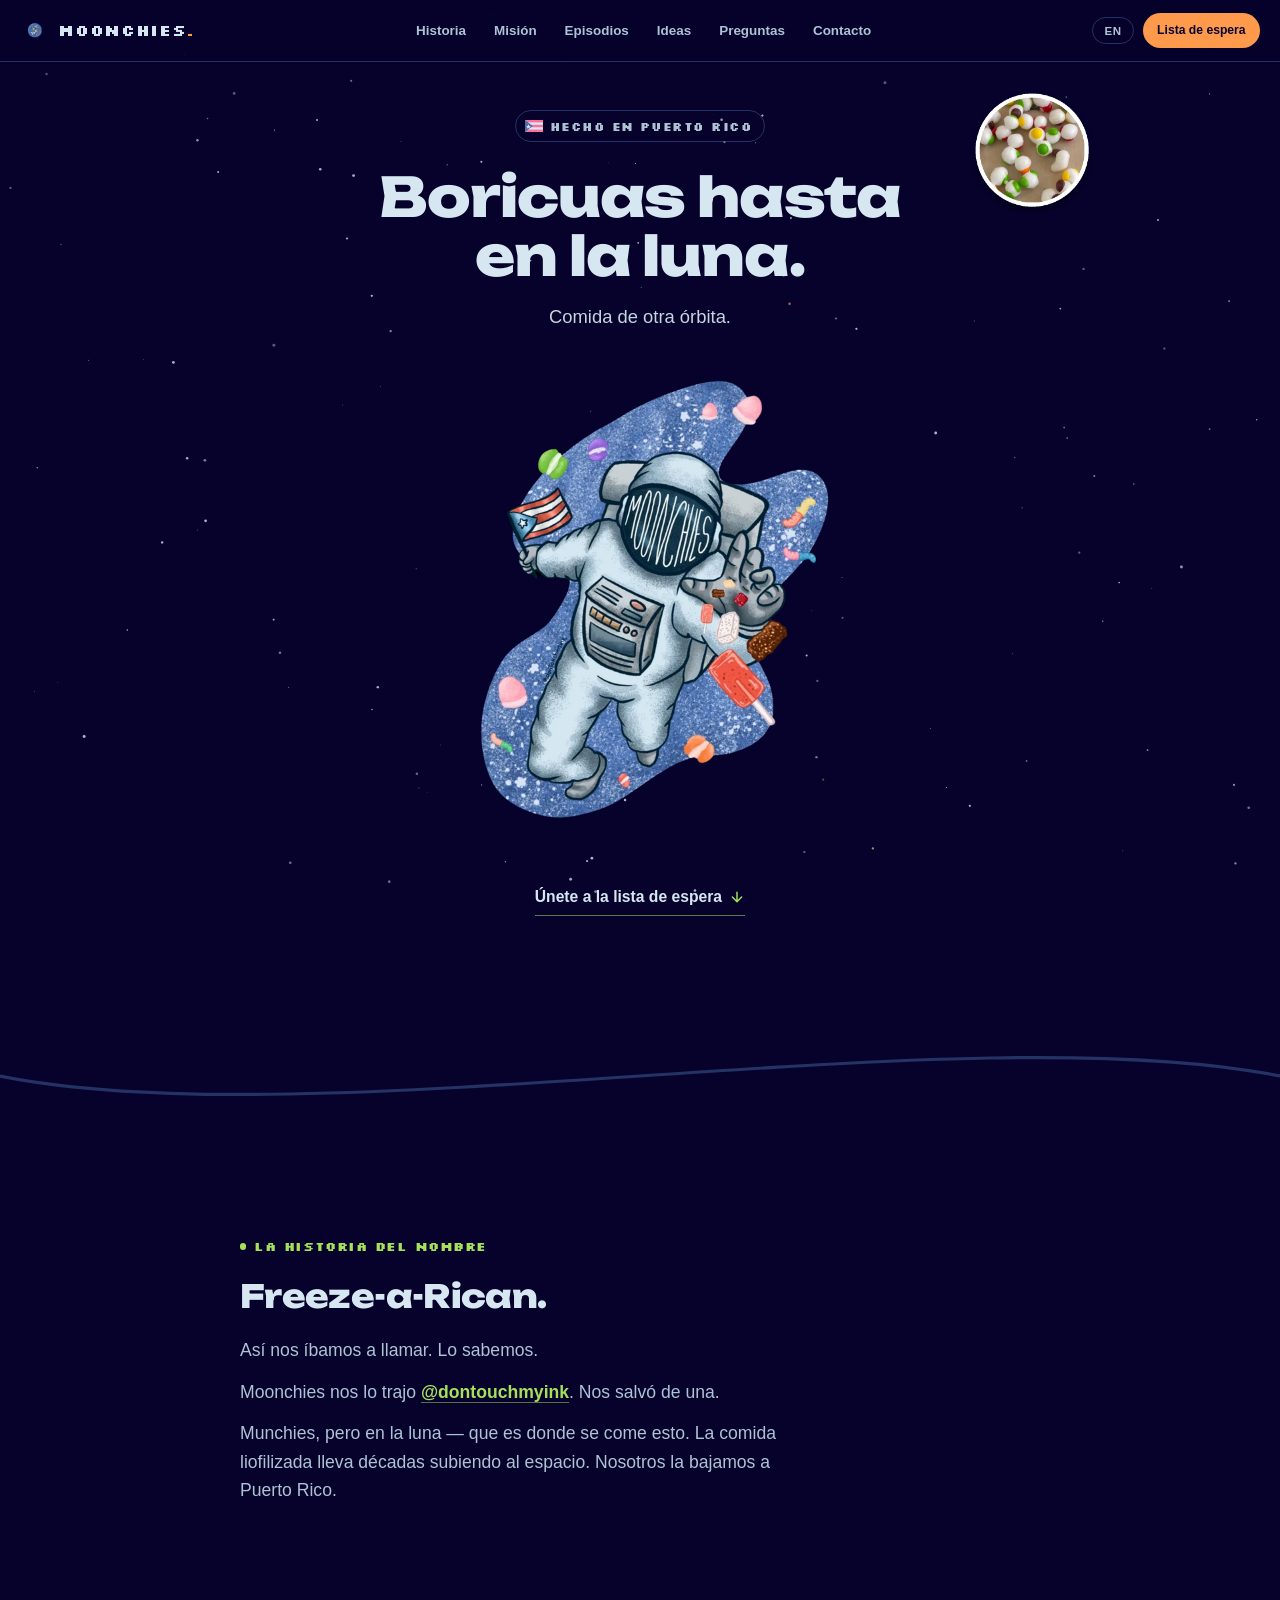
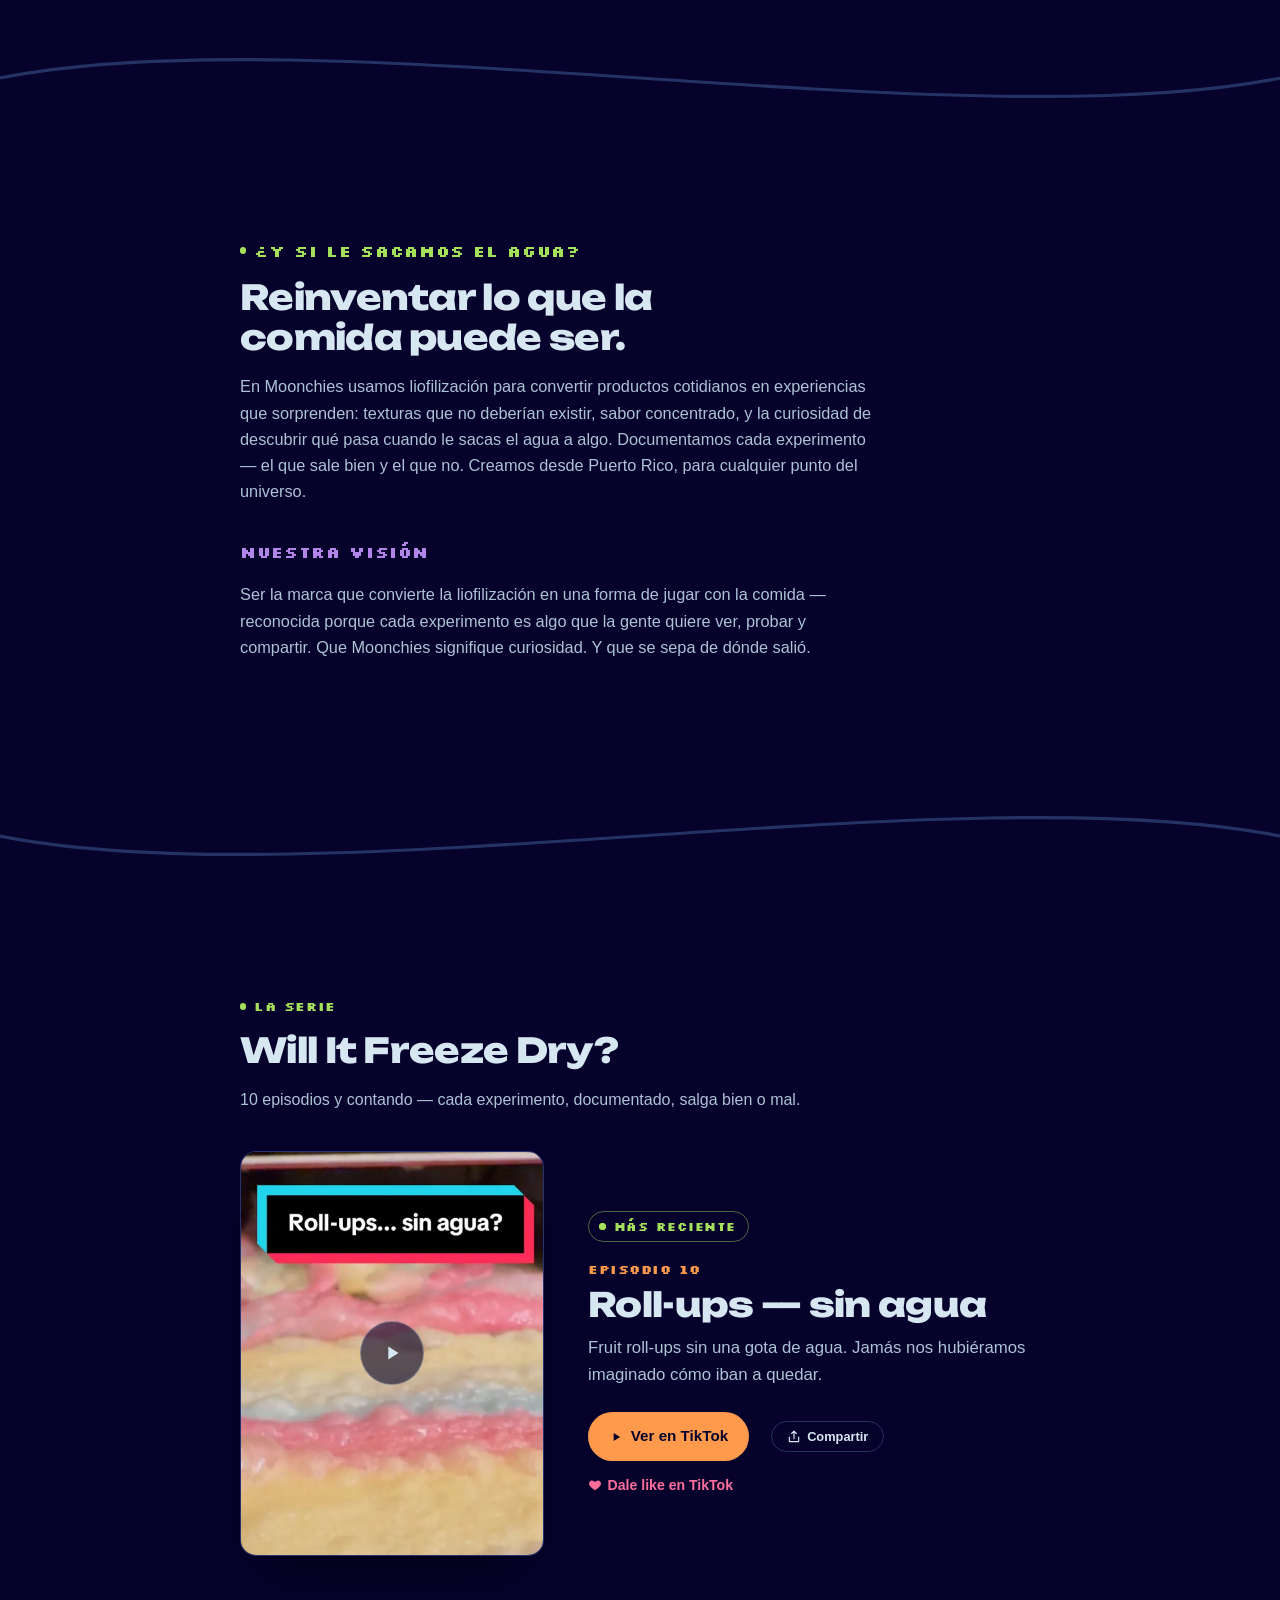
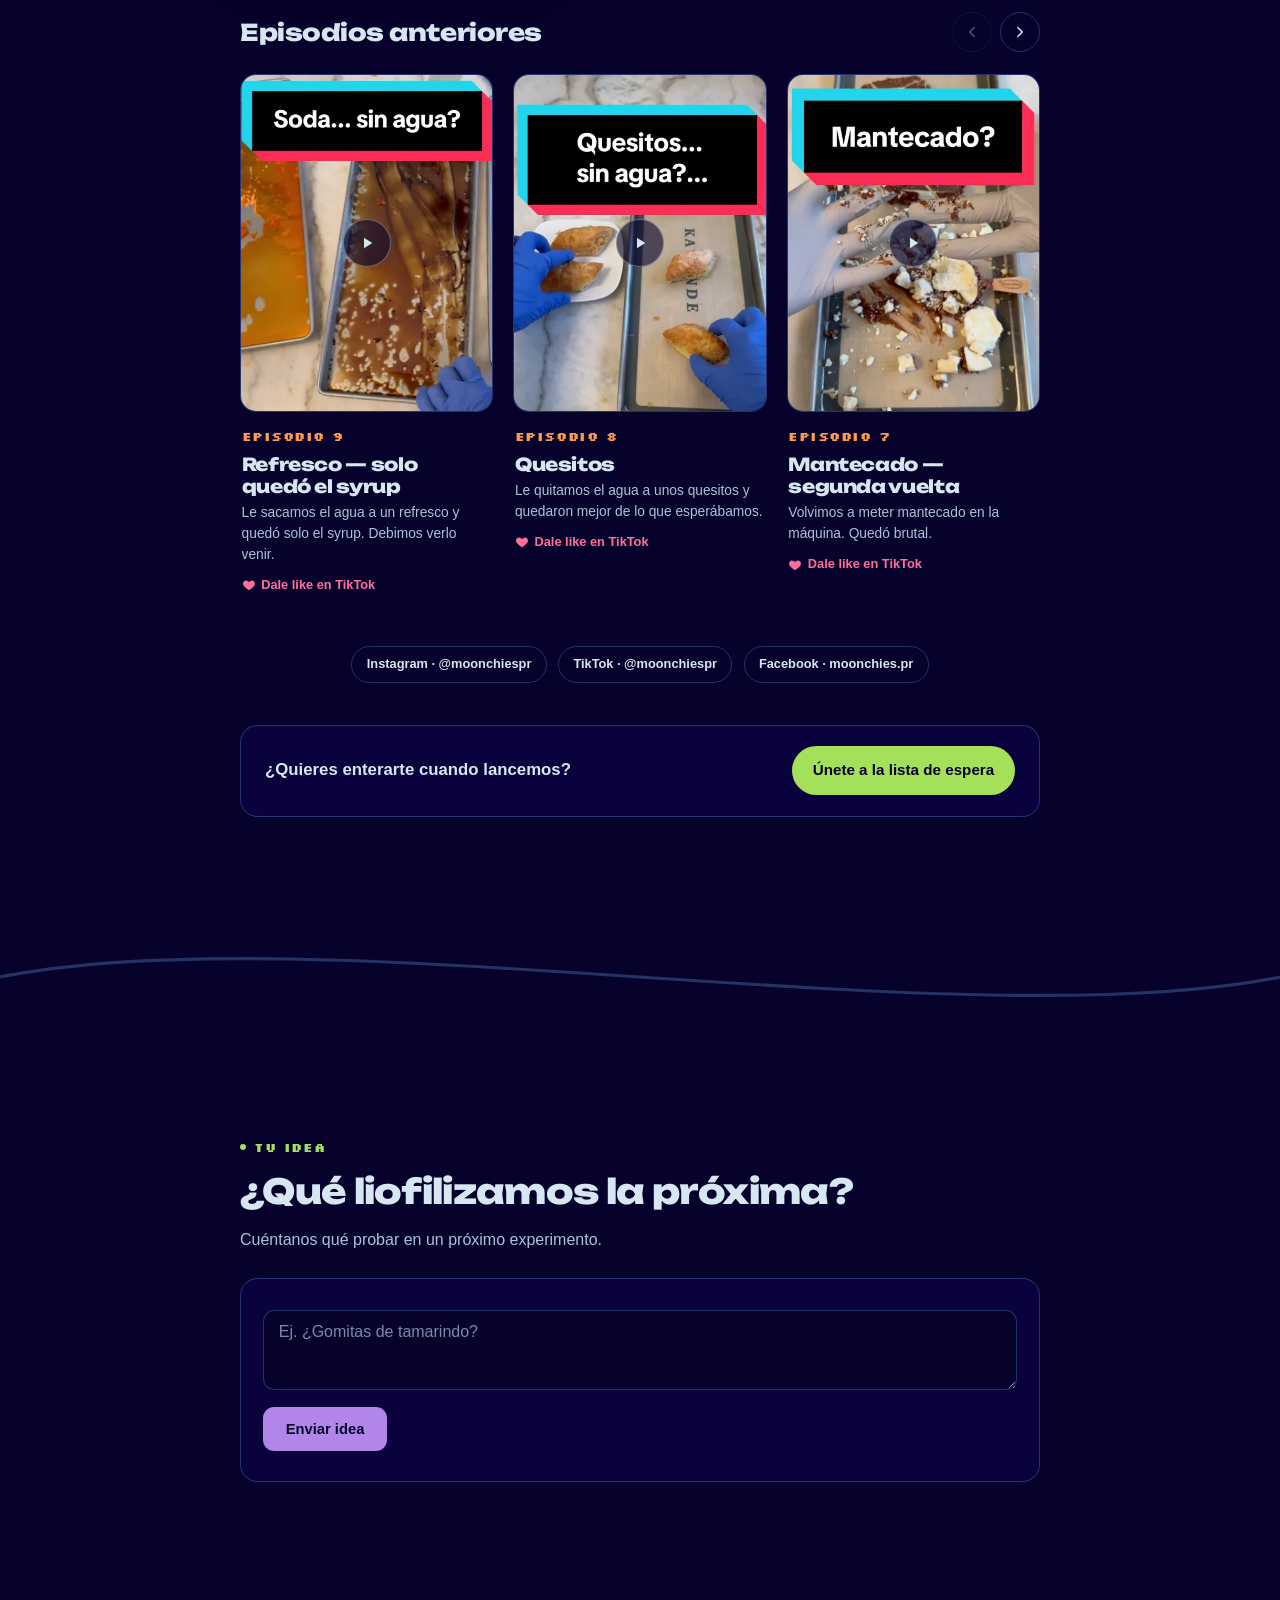
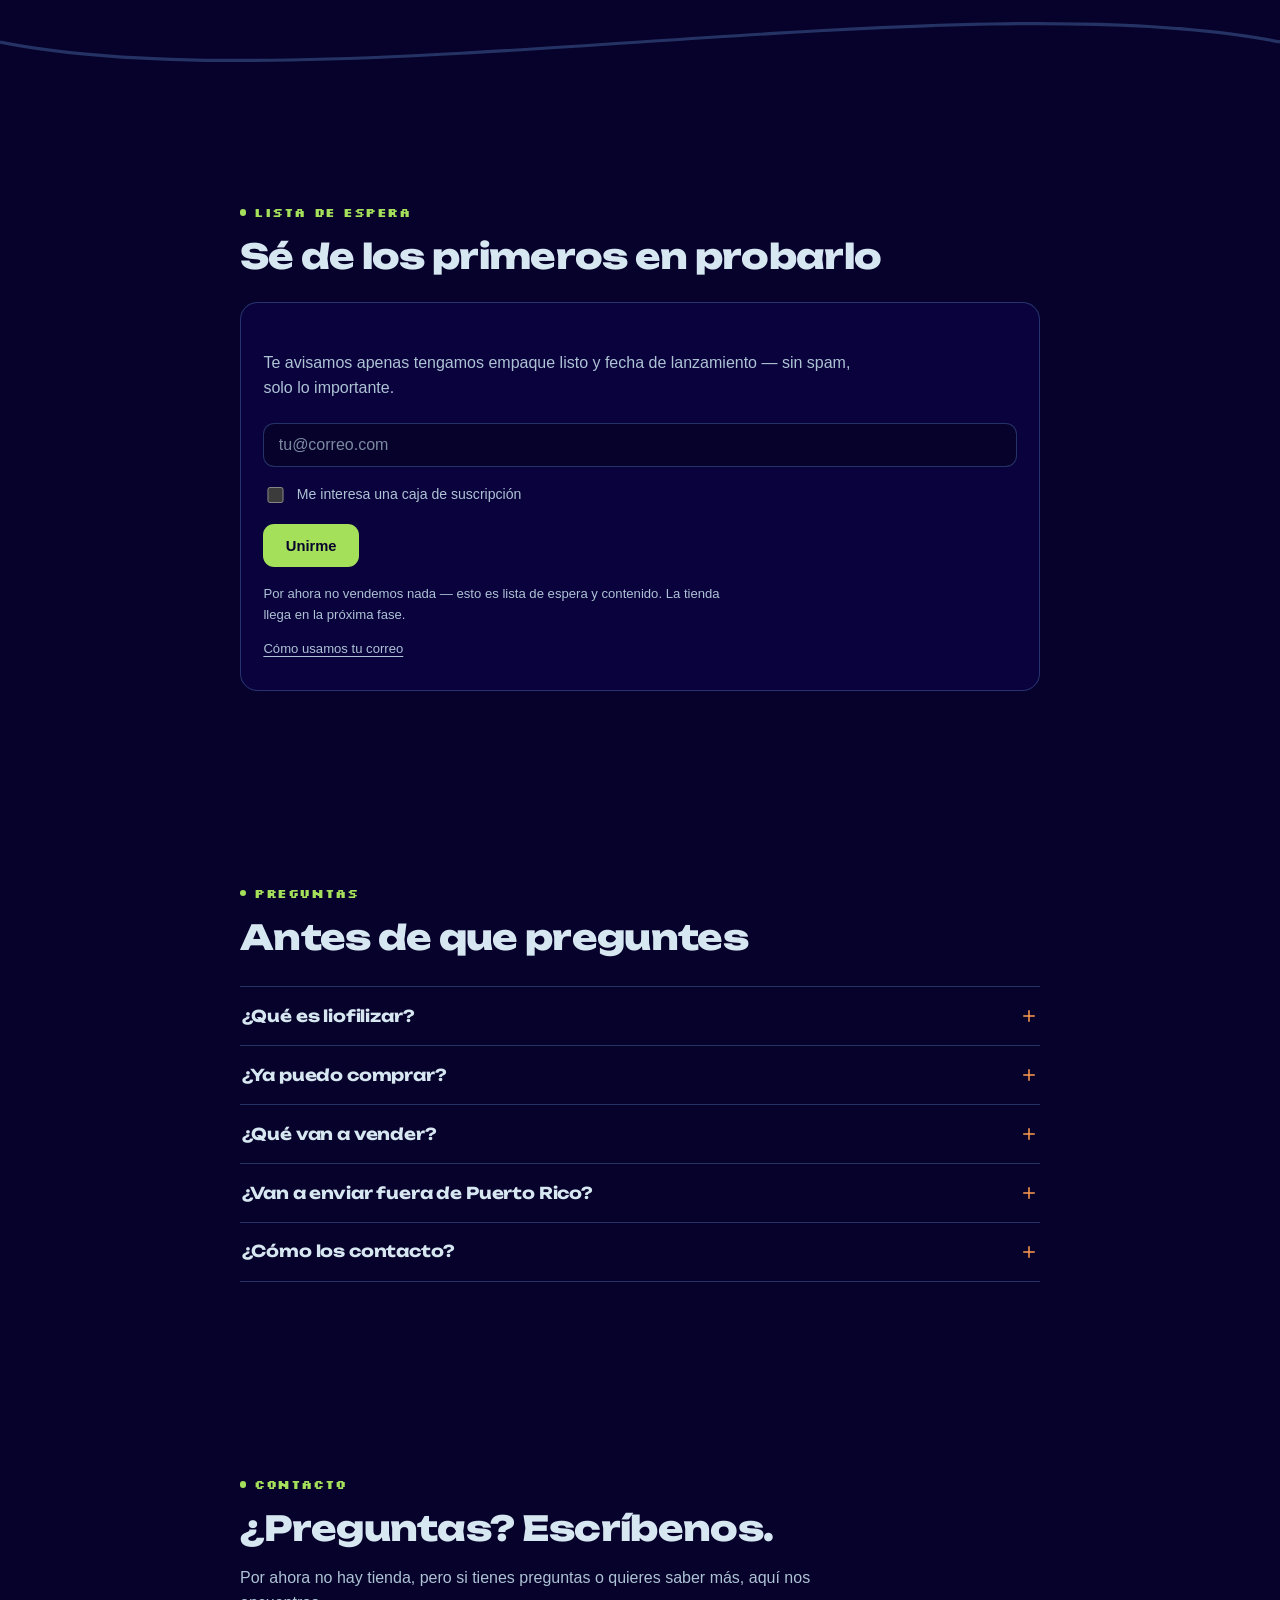
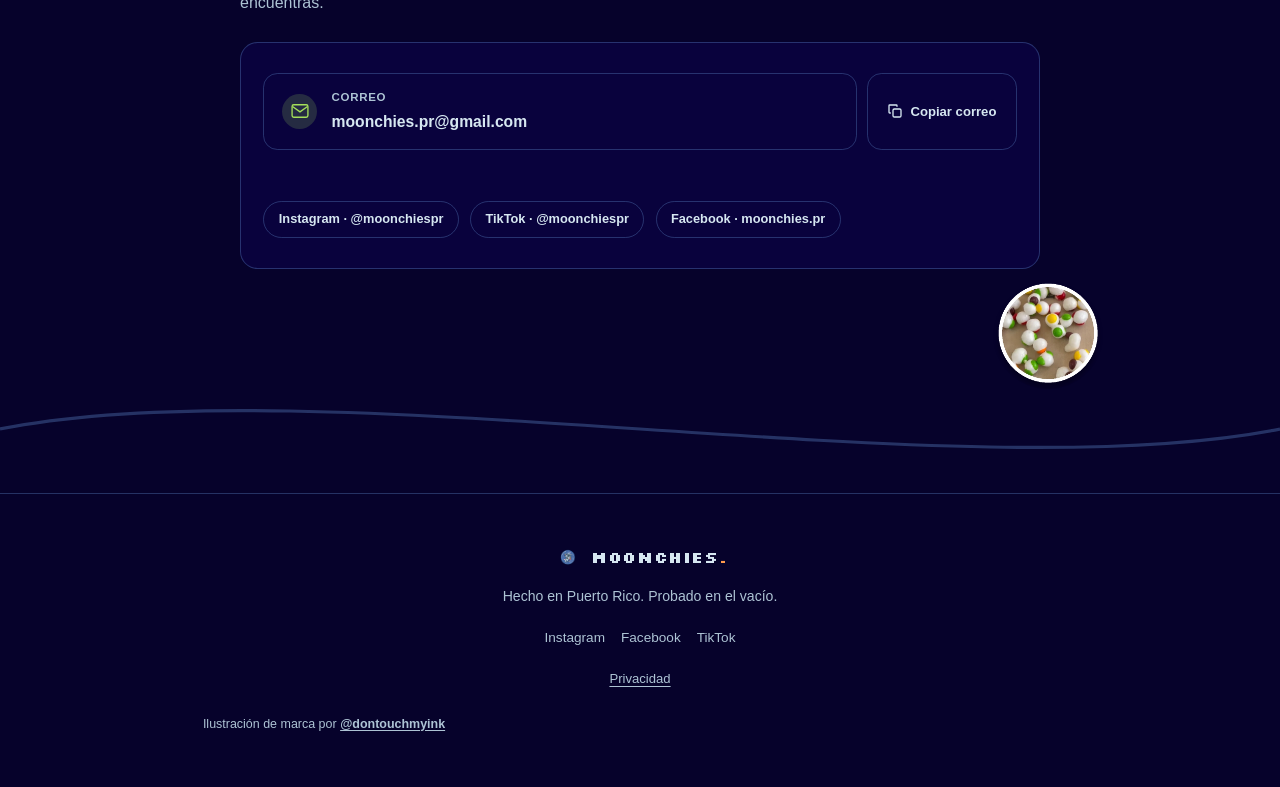
==== commit b295ce40: "Phase 5a: Unbounded + Silkscreen type system, FAQ section - Headlines in Unbounded, short labels (ey" ====
--- a/index.html
+++ b/index.html
@@ -23,6 +23,7 @@
 <link rel="icon" type="image/png" sizes="32x32" href="images/favicon-32.png">
 <link rel="icon" type="image/png" sizes="48x48" href="images/favicon-48.png">
 <link rel="apple-touch-icon" href="images/apple-touch-icon.png">
+<link rel="preload" href="fonts/unbounded-latin.woff2" as="font" type="font/woff2" crossorigin>
 <link rel="stylesheet" href="css/style.css">
 <script defer src="https://cloud.umami.is/script.js" data-website-id="ddcc6574-648d-4afc-96df-00c713046194" data-domains="moonchiespr.com" data-do-not-track="true"></script>
 
@@ -64,6 +65,7 @@
         <li><a href="#mision" data-i18n="nav.mission">Misión</a></li>
         <li><a href="#wifd" data-i18n="nav.episodes">Episodios</a></li>
         <li><a href="#sugerencias" data-i18n="nav.ideas">Ideas</a></li>
+        <li><a href="#preguntas" data-i18n="nav.faq">Preguntas</a></li>
         <li><a href="#contacto" data-i18n="nav.contact">Contacto</a></li>
       </ul>
       <div class="nav-menu-social">
@@ -415,6 +417,33 @@
     </div>
   </section>
 
+  <section id="preguntas">
+    <p class="eyebrow" data-i18n="faq.eyebrow">Preguntas</p>
+    <h2 data-i18n="faq.title">Antes de que preguntes</h2>
+    <div class="faq">
+      <details class="faq-item" data-faq="1">
+        <summary><span data-i18n="faq.q1">¿Qué es liofilizar?</span><svg class="faq-icon" width="18" height="18" viewBox="0 0 24 24" fill="none" stroke="currentColor" stroke-width="2" stroke-linecap="round" aria-hidden="true"><path d="M12 5v14M5 12h14"/></svg></summary>
+        <p data-i18n="faq.a1">Es sacarle el agua a la comida congelándola y poniéndola al vacío. El hielo pasa a vapor sin derretirse, y lo que queda mantiene su forma con otra textura: crujiente, liviana, a veces irreconocible. Es la técnica de la comida que va al espacio.</p>
+      </details>
+      <details class="faq-item" data-faq="2">
+        <summary><span data-i18n="faq.q2">¿Ya puedo comprar?</span><svg class="faq-icon" width="18" height="18" viewBox="0 0 24 24" fill="none" stroke="currentColor" stroke-width="2" stroke-linecap="round" aria-hidden="true"><path d="M12 5v14M5 12h14"/></svg></summary>
+        <p data-i18n="faq.a2">Todavía no. Estamos resolviendo el empaque para que todo llegue como tiene que llegar. Cuando abra la tienda, la lista de espera se entera primero.</p>
+      </details>
+      <details class="faq-item" data-faq="3">
+        <summary><span data-i18n="faq.q3">¿Qué van a vender?</span><svg class="faq-icon" width="18" height="18" viewBox="0 0 24 24" fill="none" stroke="currentColor" stroke-width="2" stroke-linecap="round" aria-hidden="true"><path d="M12 5v14M5 12h14"/></svg></summary>
+        <p data-i18n="faq.a3">Para empezar, dulces, mantecados y frutas liofilizadas. Tenemos ideas para mucho más, pero vamos paso a paso.</p>
+      </details>
+      <details class="faq-item" data-faq="4">
+        <summary><span data-i18n="faq.q4">¿Van a enviar fuera de Puerto Rico?</span><svg class="faq-icon" width="18" height="18" viewBox="0 0 24 24" fill="none" stroke="currentColor" stroke-width="2" stroke-linecap="round" aria-hidden="true"><path d="M12 5v14M5 12h14"/></svg></summary>
+        <p data-i18n="faq.a4">Esa es la idea. Todavía no hay fecha ni detalles; si estás en la lista de espera, te avisamos.</p>
+      </details>
+      <details class="faq-item" data-faq="5">
+        <summary><span data-i18n="faq.q5">¿Cómo los contacto?</span><svg class="faq-icon" width="18" height="18" viewBox="0 0 24 24" fill="none" stroke="currentColor" stroke-width="2" stroke-linecap="round" aria-hidden="true"><path d="M12 5v14M5 12h14"/></svg></summary>
+        <p data-i18n="faq.a5">Escríbenos a moonchies.pr@gmail.com o por Instagram, TikTok o Facebook, por la razón que sea.</p>
+      </details>
+    </div>
+  </section>
+
   <section id="contacto">
     <p class="eyebrow" data-i18n="contact.eyebrow">Contacto</p>
     <h2 data-i18n="contact.title">¿Preguntas? Escríbenos.</h2>
--- a/css/style.css
+++ b/css/style.css
@@ -1,3 +1,17 @@
+/* Unbounded (headlines) and Silkscreen (short labels): SIL Open Font License, see /fonts/OFL-*.txt */
+@font-face {
+  font-family: "Unbounded";
+  src: url("../fonts/unbounded-latin.woff2") format("woff2");
+  font-weight: 200 900;
+  font-display: swap;
+}
+@font-face {
+  font-family: "Silkscreen";
+  src: url("../fonts/silkscreen-700-latin.woff2") format("woff2");
+  font-weight: 700;
+  font-display: swap;
+}
+
 :root {
   --space-void: #0d0254;
   --space-black: #06022b;
@@ -9,7 +23,8 @@
   --candy-lime: #a5e05a;
   --candy-violet: #b285e8;
 
-  --font-display: ui-rounded, "SF Pro Rounded", "Segoe UI Rounded", "Nunito", "Arial Rounded MT Bold", sans-serif;
+  --font-display: "Unbounded", ui-rounded, "SF Pro Rounded", "Segoe UI Rounded", "Arial Rounded MT Bold", sans-serif;
+  --font-label: "Silkscreen", ui-monospace, monospace;
   --font-body: -apple-system, BlinkMacSystemFont, "Segoe UI", Roboto, "Helvetica Neue", Arial, sans-serif;
 
   --edge: color-mix(in srgb, var(--nebula) 45%, transparent);
@@ -974,3 +989,55 @@
   a[href^="http"]::after, a[href^="mailto"]::after { content: " (" attr(href) ")"; font-size: 0.75em; font-weight: 400; word-break: break-all; }
   .wordmark::after, .contact-row::after { content: none !important; }
 }
+
+/* ---------- type system: Unbounded headlines, Silkscreen labels ---------- */
+h1, h2, h3, h4 { letter-spacing: -0.02em; }
+h1 { font-size: clamp(2.05rem, 7.2vw, 3.4rem); line-height: 1.08; }
+h2 { font-size: clamp(1.55rem, 5vw, 2.15rem); line-height: 1.15; }
+
+.eyebrow, .hero-badge, .wifd-tile-tag, .wifd-badge, .purpose-label, .notfound-code, .wordmark-text {
+  font-family: var(--font-label);
+  font-weight: 700;
+  letter-spacing: 0.04em;
+  text-transform: uppercase;
+}
+.eyebrow, .wifd-tile-tag, .purpose-label { font-size: 0.8125rem; }
+.hero-badge, .wifd-badge { font-size: 0.75rem; }
+.notfound-code { font-size: 1rem; letter-spacing: 0.2em; }
+.wordmark { font-family: var(--font-label); font-weight: 700; font-size: 1rem; letter-spacing: 0.02em; }
+.story .eyebrow + p { letter-spacing: -0.02em; }
+
+/* ---------- FAQ ---------- */
+:root { interpolate-size: allow-keywords; }
+.faq { margin-top: 1.8rem; border-top: 1px solid var(--edge); }
+.faq-item { border-bottom: 1px solid var(--edge); }
+.faq-item summary {
+  display: flex;
+  align-items: center;
+  justify-content: space-between;
+  gap: 1rem;
+  padding: 1.15rem 0.1rem;
+  cursor: pointer;
+  list-style: none;
+  font-family: var(--font-display);
+  font-weight: 700;
+  font-size: 1.02rem;
+  line-height: 1.3;
+  letter-spacing: -0.01em;
+  color: var(--frost);
+  transition: color 0.2s ease-out;
+}
+.faq-item summary::-webkit-details-marker { display: none; }
+.faq-item summary:focus-visible { outline-offset: 4px; border-radius: 0.3rem; }
+.faq-icon { flex: none; color: var(--candy-orange); transition: transform 0.35s cubic-bezier(0.16, 1, 0.3, 1); }
+.faq-item[open] .faq-icon { transform: rotate(45deg); }
+@media (hover: hover) {
+  .faq-item summary:hover { color: var(--candy-orange); }
+}
+.faq-item p { margin: 0 0 1.25rem; padding-right: 2rem; font-size: 1rem; }
+.faq-item::details-content {
+  block-size: 0;
+  overflow: hidden;
+  transition: block-size 0.35s cubic-bezier(0.16, 1, 0.3, 1), content-visibility 0.35s allow-discrete;
+}
+.faq-item[open]::details-content { block-size: auto; }
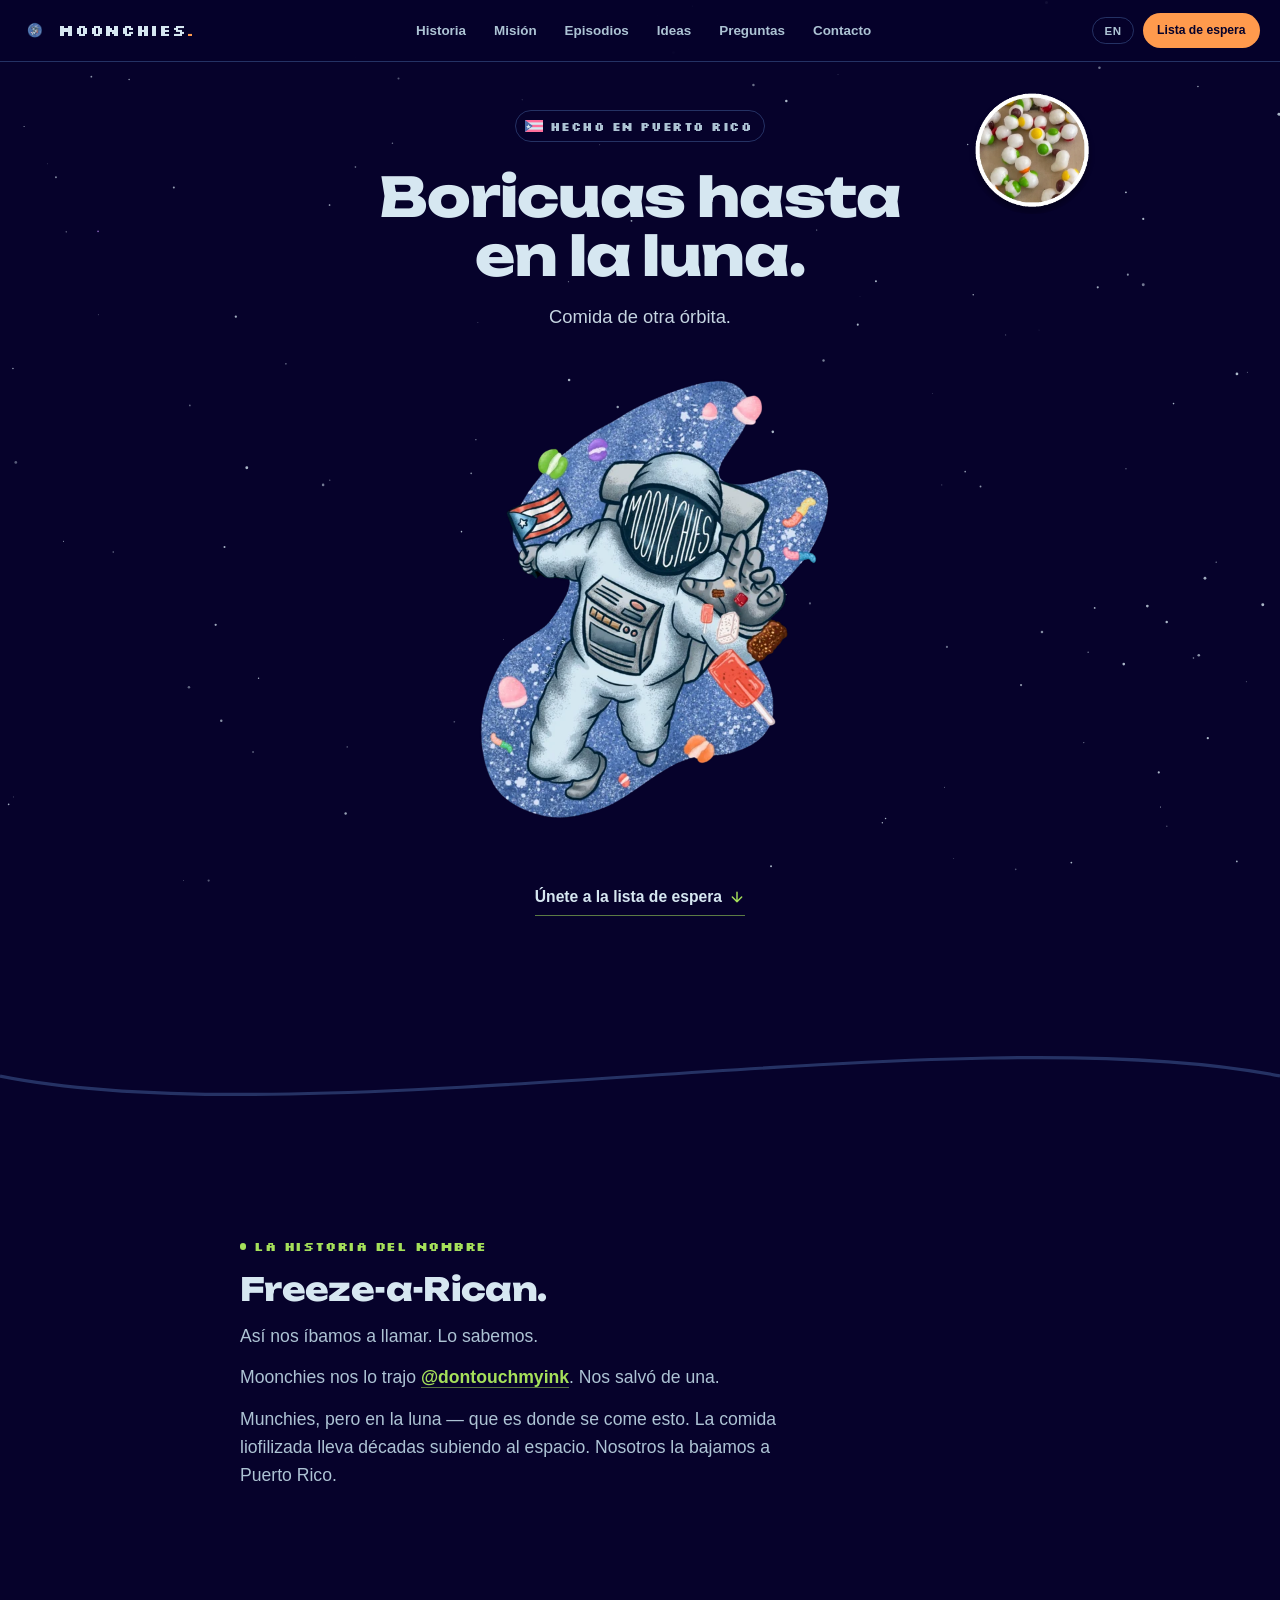
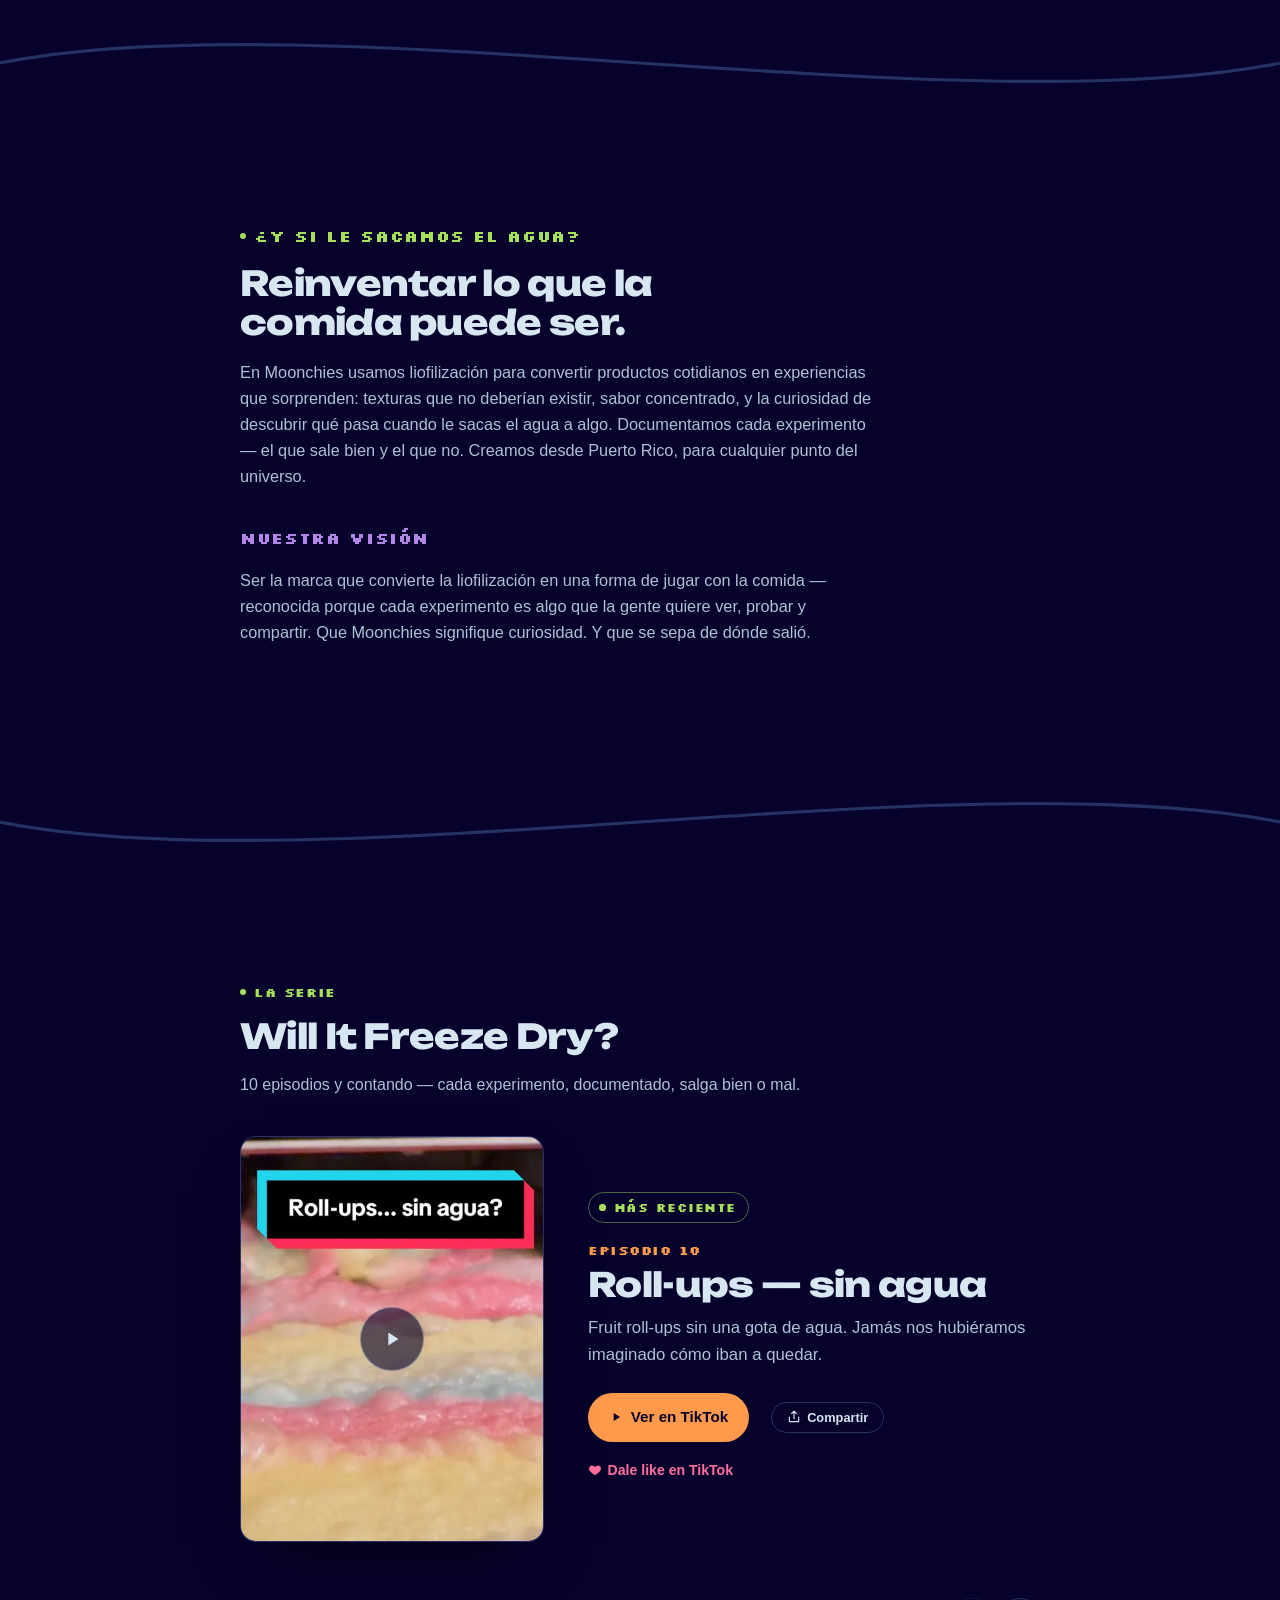
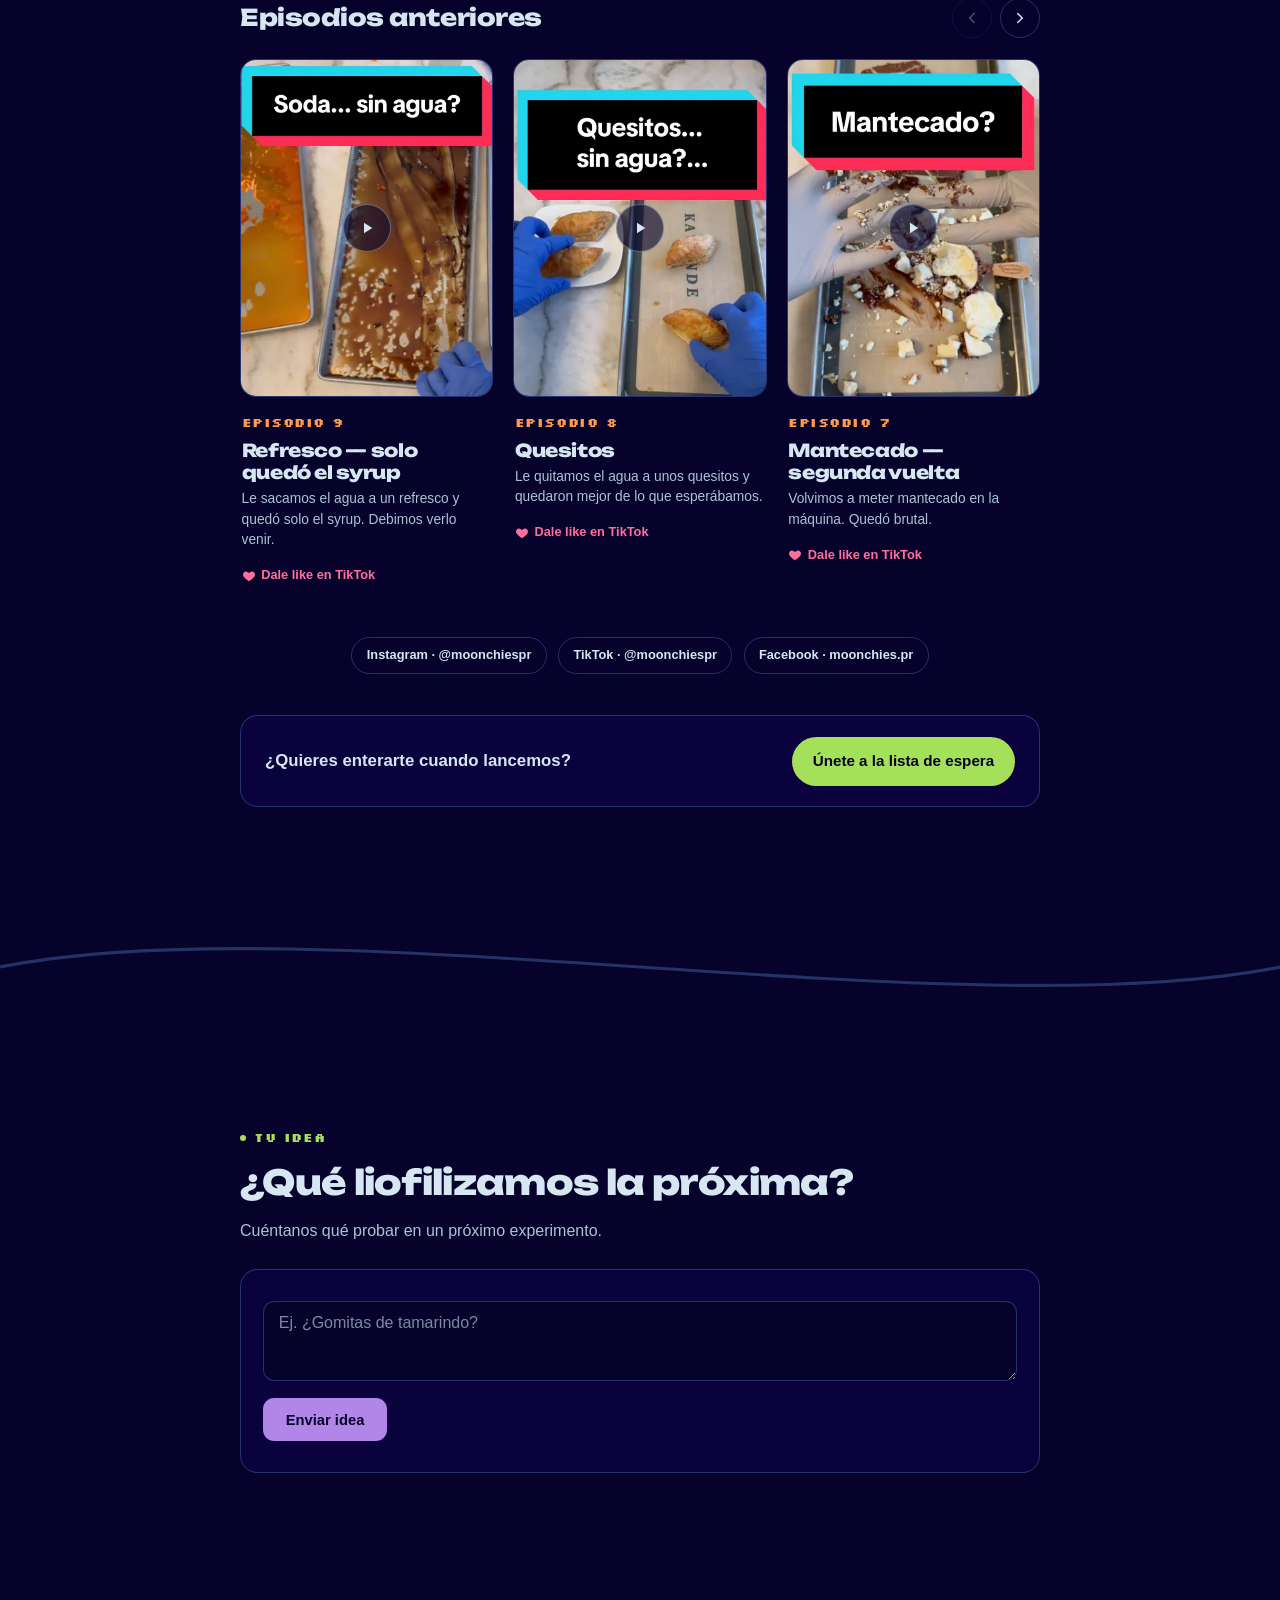
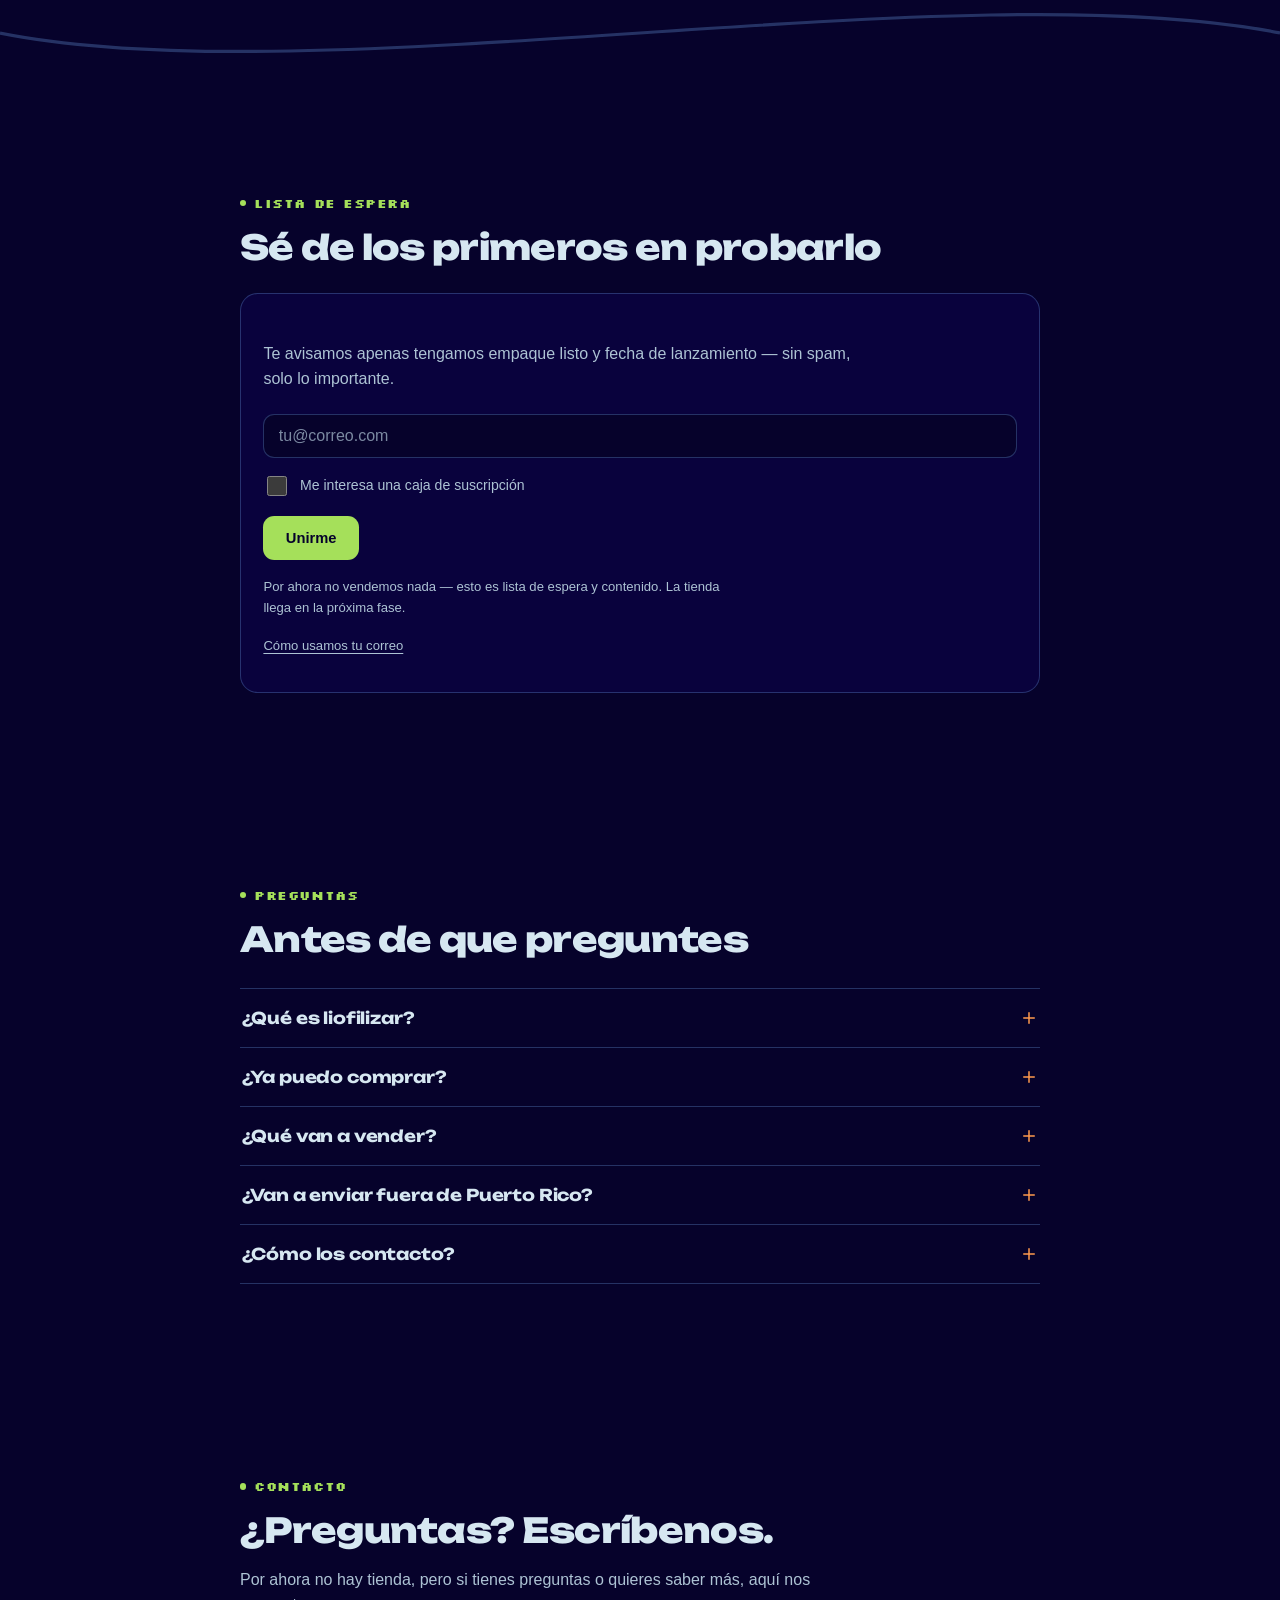
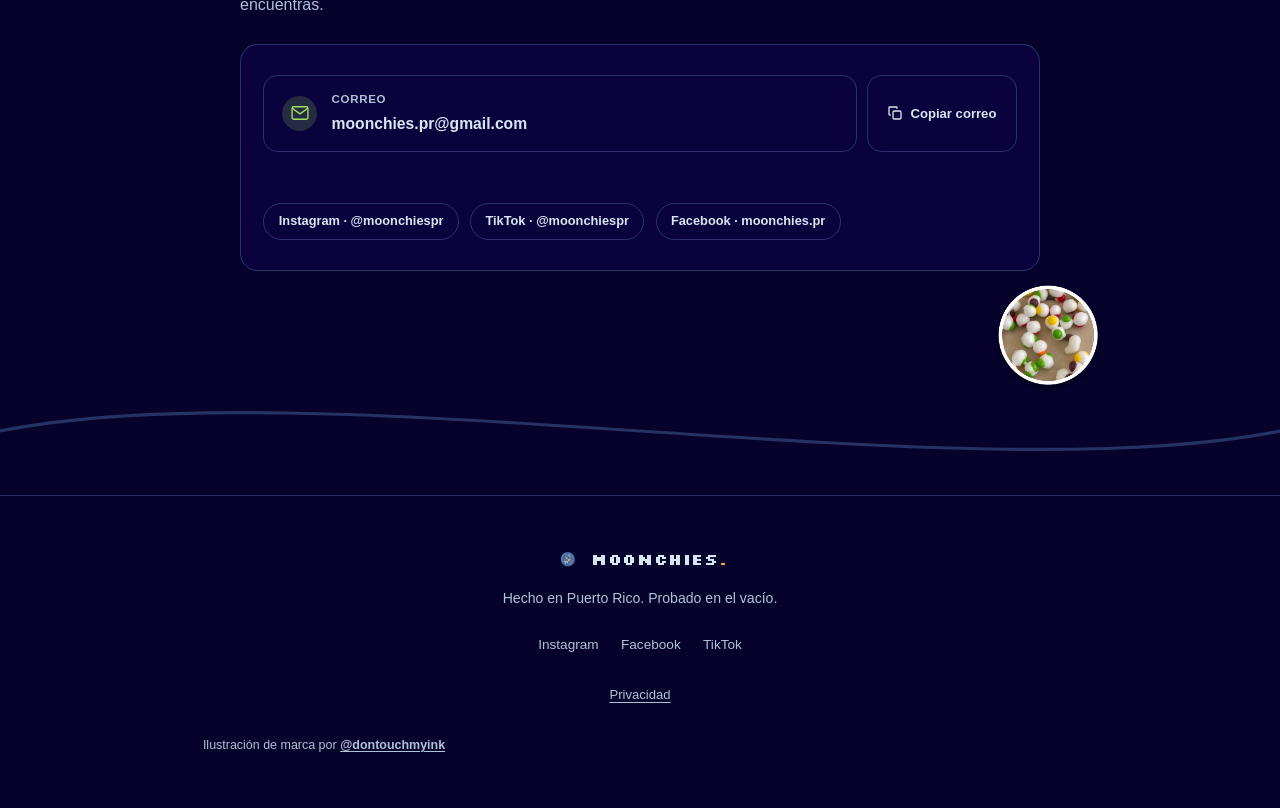
==== commit c4d26a05: "Phase 5b: accessibility pass (axe WCAG 2.1/2.2 AA: 0 violations) - Story section gets a real <h2> ("" ====
--- a/index.html
+++ b/index.html
@@ -123,7 +123,7 @@
 
   <section class="story" id="historia">
     <p class="eyebrow" data-i18n="story.eyebrow">La historia del nombre</p>
-    <p data-i18n="story.p1">Freeze-a-Rican.</p>
+    <h2 class="story-title" data-i18n="story.p1">Freeze-a-Rican.</h2>
     <p data-i18n="story.p2">Así nos íbamos a llamar. Lo sabemos.</p>
     <p><span data-i18n="story.p3a">Moonchies nos lo trajo</span> <a href="https://instagram.com/dontouchmyink" target="_blank" rel="noopener">@dontouchmyink</a><span data-i18n="story.p3b">. Nos salvó de una.</span></p>
     <p data-i18n="story.p4">Munchies, pero en la luna — que es donde se come esto. La comida liofilizada lleva décadas subiendo al espacio. Nosotros la bajamos a Puerto Rico.</p>
@@ -147,7 +147,7 @@
 
   <section id="wifd">
     <p class="eyebrow" data-i18n="wifd.eyebrow">La serie</p>
-    <h2>Will It Freeze Dry?</h2>
+    <h2 lang="en">Will It Freeze Dry?</h2>
     <p data-i18n="wifd.lede">10 episodios y contando — cada experimento, documentado, salga bien o mal.</p>
     <span class="visually-hidden" id="wifd-watch-label" data-i18n="wifd.play_label">Ver en TikTok:</span>
 
--- a/css/style.css
+++ b/css/style.css
@@ -450,11 +450,10 @@
   max-width: 34rem;
   margin: 0 0 0.85rem;
 }
-.story .eyebrow + p {
-  font-family: var(--font-display);
+.story .story-title {
   font-weight: 800;
   font-size: clamp(1.5rem, 5vw, 2rem);
-  color: var(--frost);
+  margin: 0 0 0.85rem;
 }
 .story a {
   color: var(--candy-lime);
@@ -729,7 +728,7 @@
   font-size: 0.88rem;
   color: var(--dust);
 }
-.checkbox-field input { margin-top: 0.2rem; width: 1.05rem; height: 1.05rem; accent-color: var(--candy-lime); flex: none; }
+.checkbox-field input { margin-top: 0.1rem; width: 1.25rem; height: 1.25rem; accent-color: var(--candy-lime); flex: none; }
 
 .form-submit {
   display: inline-flex;
@@ -1005,7 +1004,6 @@
 .hero-badge, .wifd-badge { font-size: 0.75rem; }
 .notfound-code { font-size: 1rem; letter-spacing: 0.2em; }
 .wordmark { font-family: var(--font-label); font-weight: 700; font-size: 1rem; letter-spacing: 0.02em; }
-.story .eyebrow + p { letter-spacing: -0.02em; }
 
 /* ---------- FAQ ---------- */
 :root { interpolate-size: allow-keywords; }
@@ -1041,3 +1039,26 @@
   transition: block-size 0.35s cubic-bezier(0.16, 1, 0.3, 1), content-visibility 0.35s allow-discrete;
 }
 .faq-item[open]::details-content { block-size: auto; }
+
+/* ---------- target sizes ---------- */
+/* Small text links get at least 24px of height (WCAG 2.5.8) without changing the layout. */
+.wifd-like, .footer-links a, .privacy-note a, .footer-legal a {
+  display: inline-block;
+  padding-block: 0.3rem;
+}
+.wifd-like { display: inline-flex; }
+.footer-links a { padding-inline: 0.2rem; }
+/* On touch screens, compact controls get a larger invisible hit area (~44px tall). */
+@media (pointer: coarse) {
+  .lang-toggle, .nav-cta, .nav-menu-btn, .social-pill, .wifd-like, .copy-btn, .text-btn,
+  .footer-links a, .privacy-note a, .footer-legal a, .hero-cta {
+    position: relative;
+  }
+  .lang-toggle::after, .nav-cta::after, .nav-menu-btn::after, .copy-btn::after, .text-btn::after,
+  .footer-links a::after, .privacy-note a::after, .footer-legal a::after, .hero-cta::after, .wifd-like::after {
+    content: "";
+    position: absolute;
+    inset: -8px -3px;
+  }
+  .social-pill::after { content: ""; position: absolute; inset: -5px -3px; }
+}
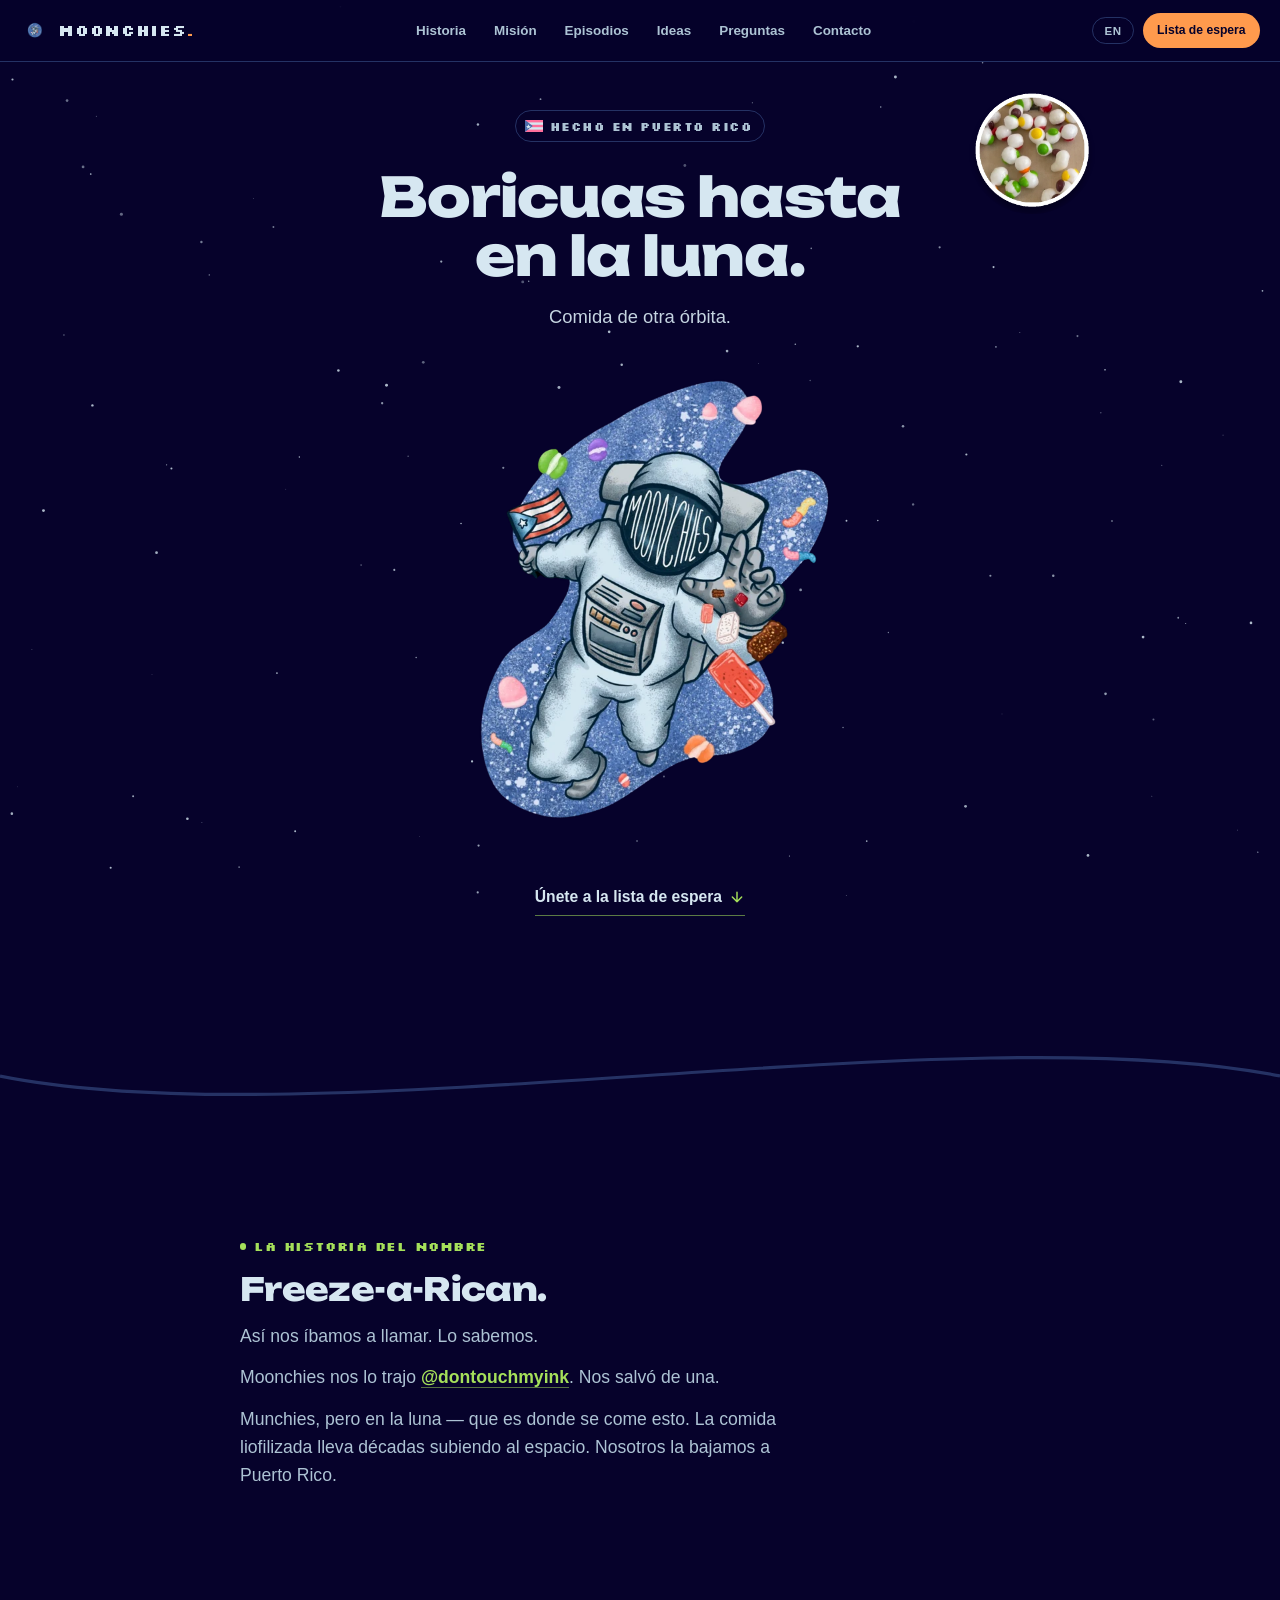
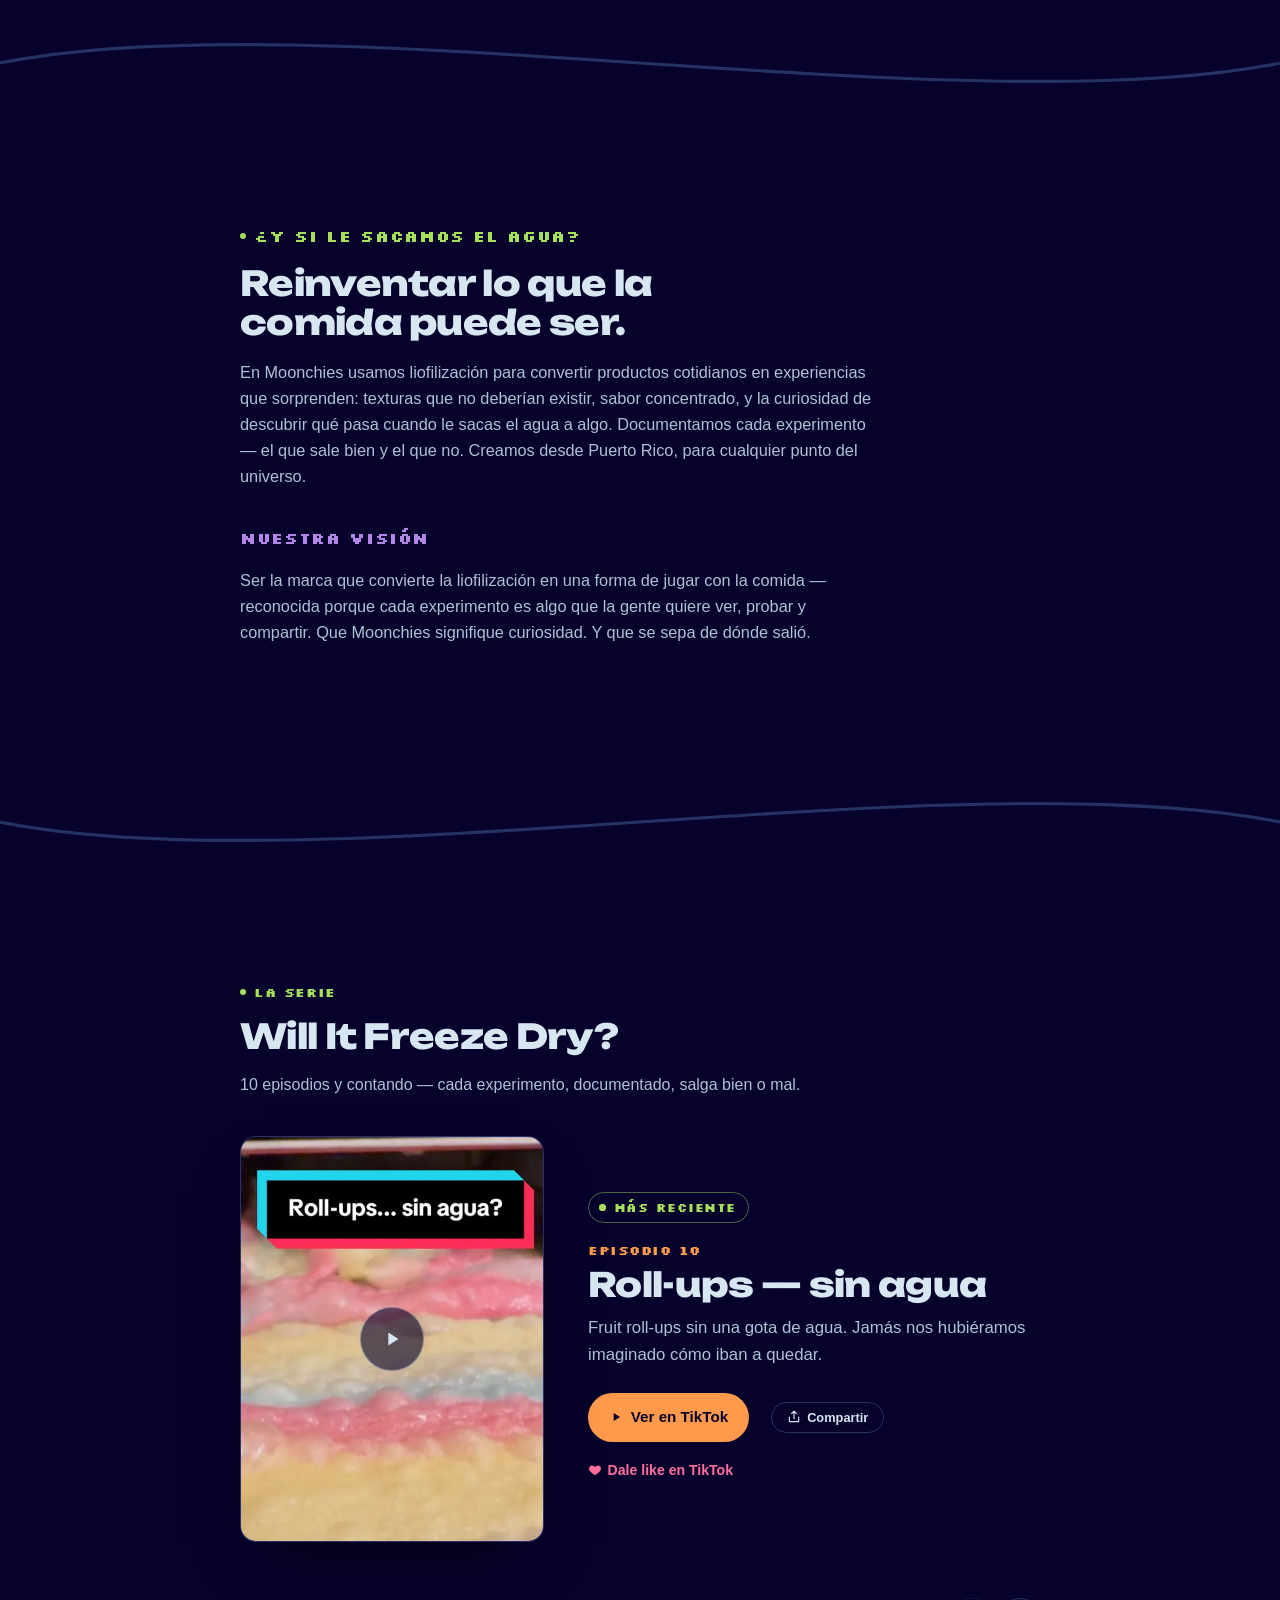
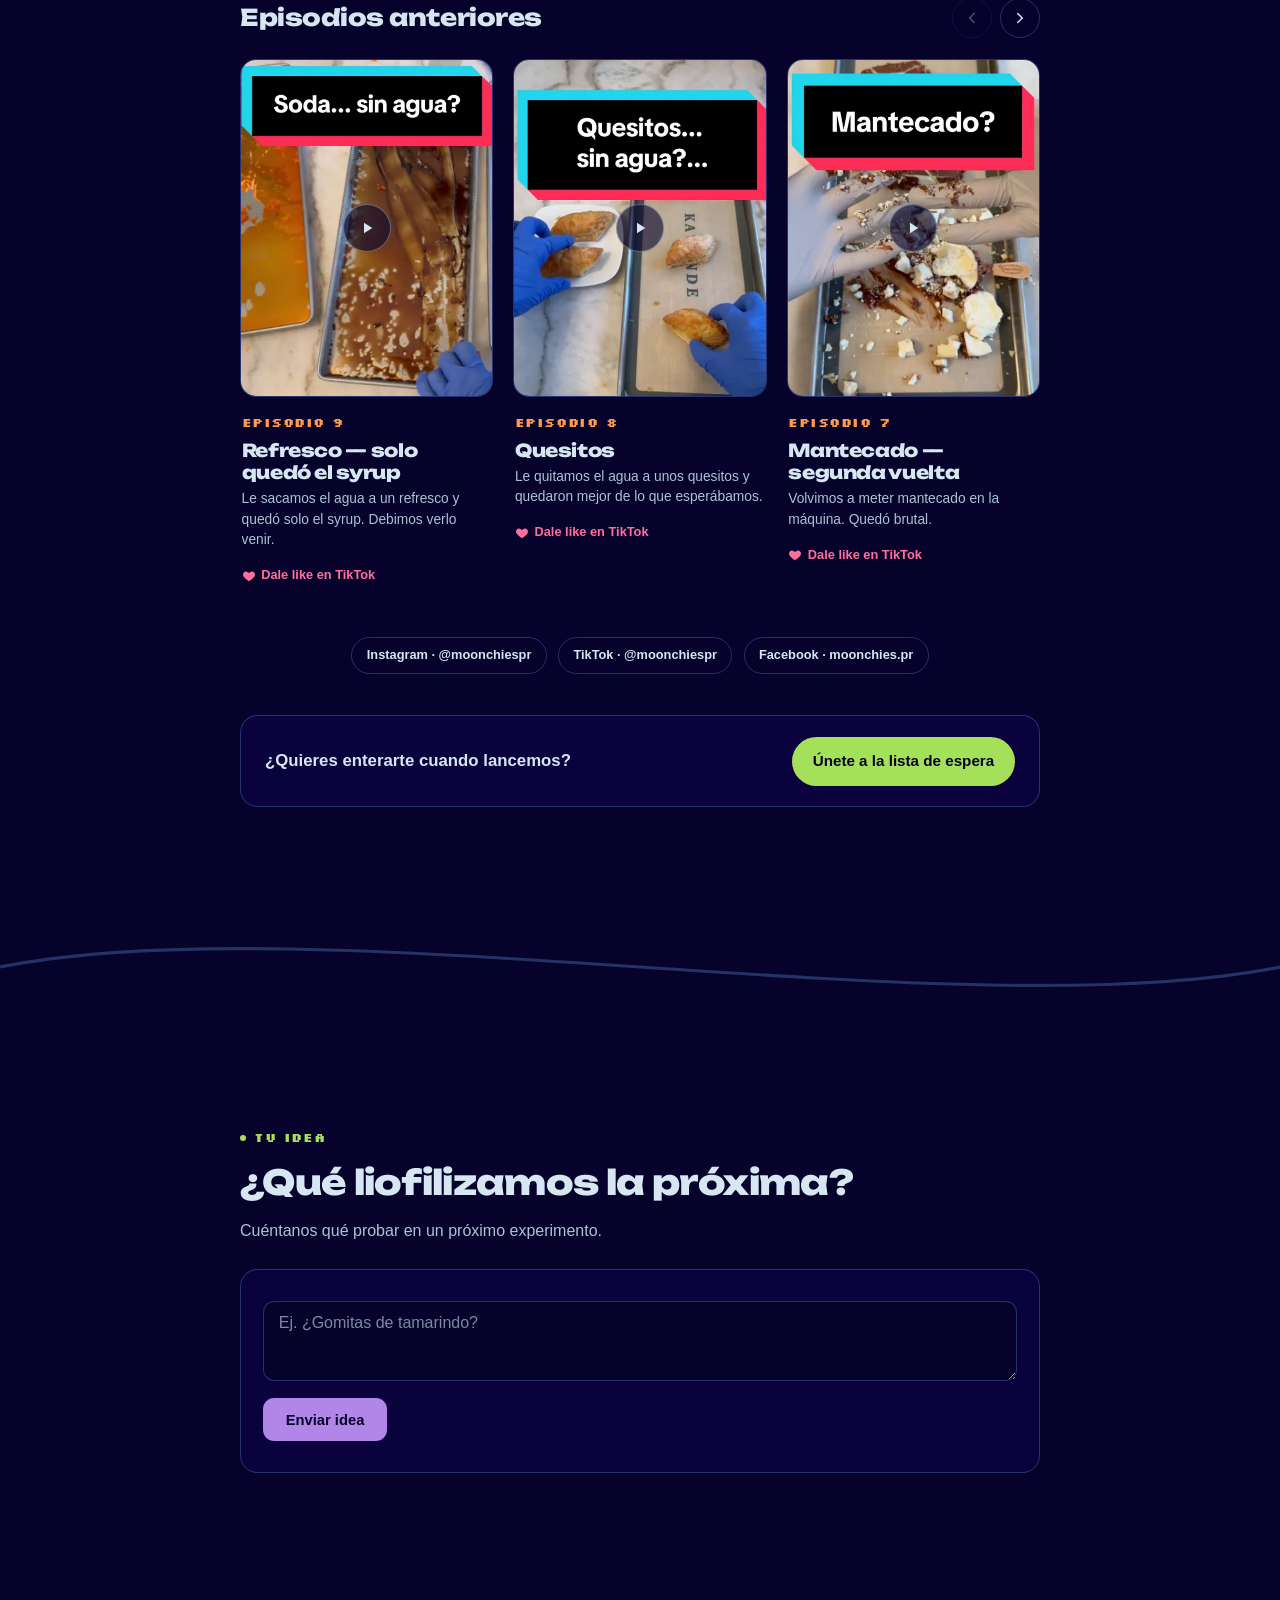
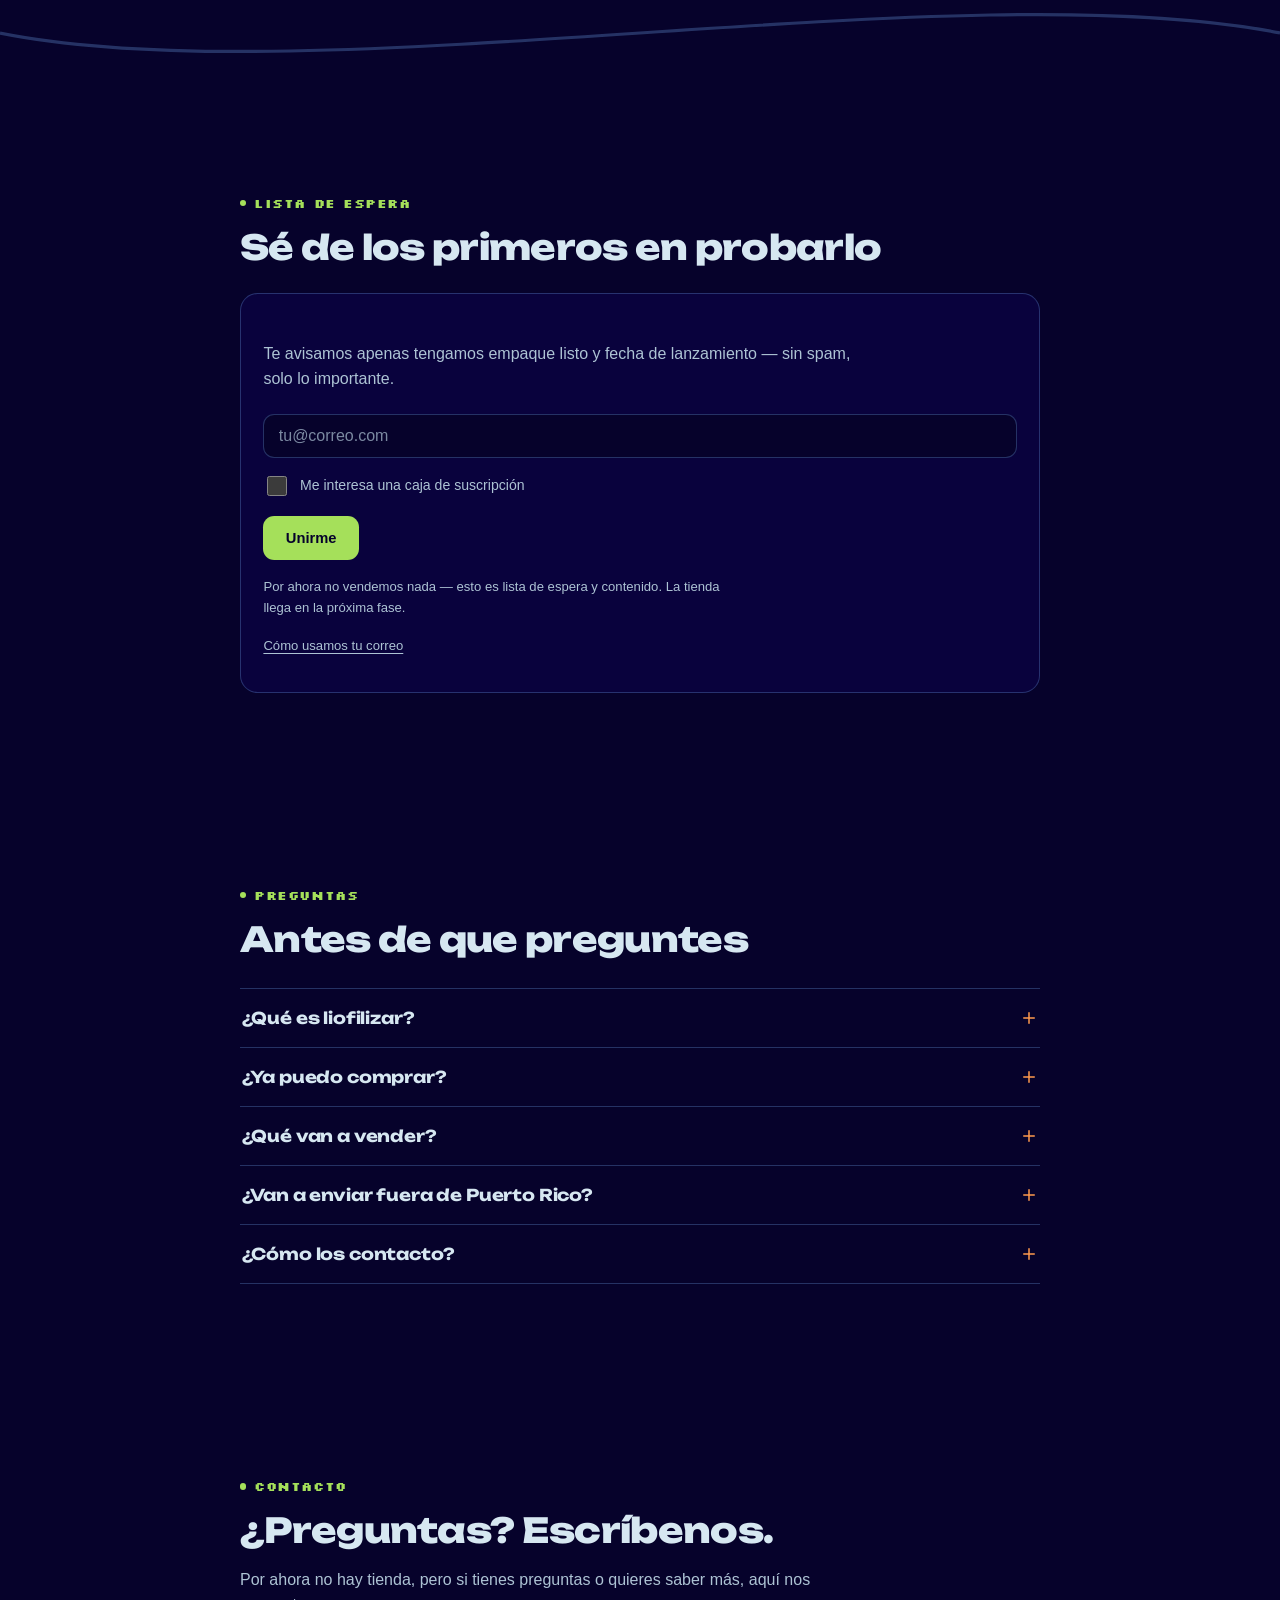
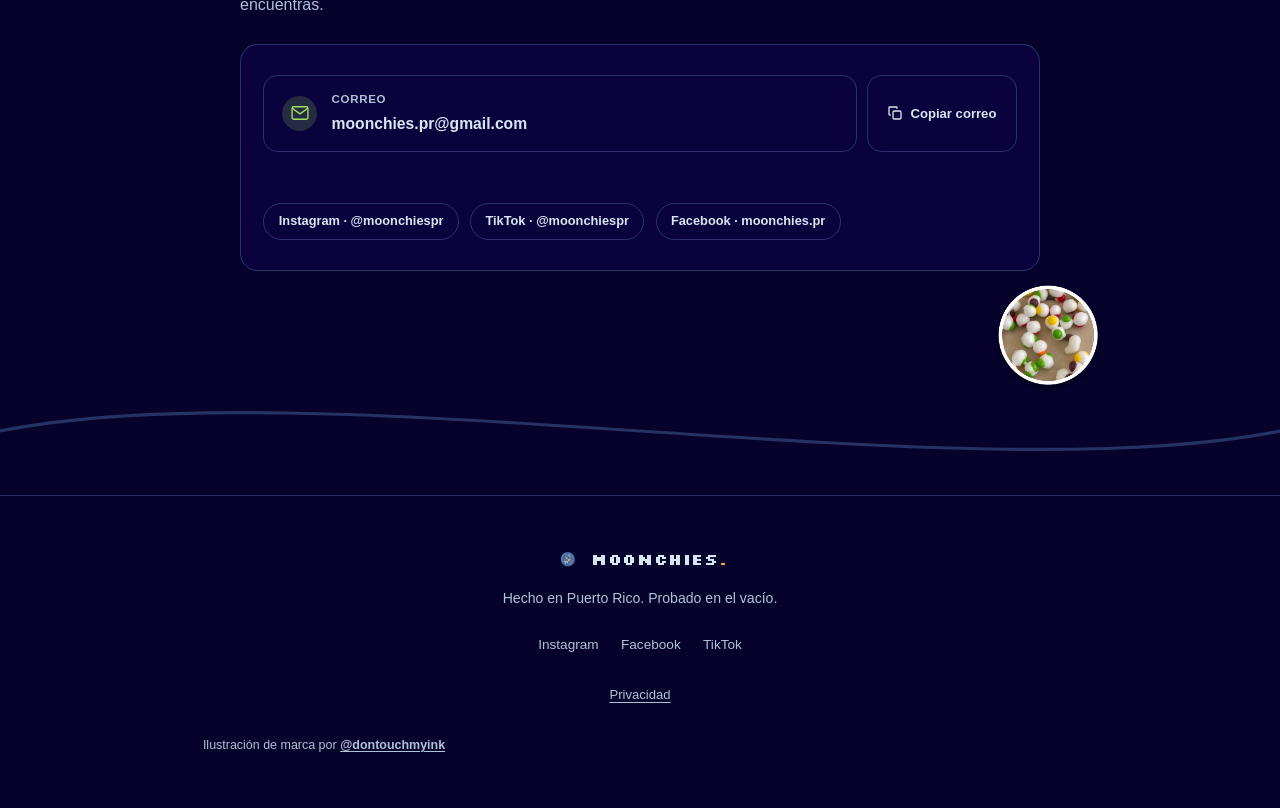
==== commit ffa69582: "New link preview image for shares (matches the Unbounded/Silkscreen brand kit) New filename so Faceb" ====
--- a/index.html
+++ b/index.html
@@ -12,13 +12,16 @@
 <meta property="og:site_name" content="Moonchies">
 <meta property="og:title" content="Moonchies — Boricuas hasta en la luna">
 <meta property="og:description" content="Liofiliamos lo cotidiano y documentamos qué pasa. Will It Freeze Dry, lista de espera y la historia detrás del nombre — desde Puerto Rico.">
-<meta property="og:image" content="https://moonchiespr.com/images/og-image.jpg">
+<meta property="og:image" content="https://moonchiespr.com/images/og-moonchies-1200x630.jpg">
+<meta property="og:image:width" content="1200">
+<meta property="og:image:height" content="630">
+<meta property="og:image:alt" content="Astronauta de Moonchies con bandera de Puerto Rico y el texto Boricuas hasta en la luna — ilustración de @dontouchmyink">
 <meta property="og:url" content="https://moonchiespr.com/">
 <meta property="og:locale" content="es_PR">
 <meta name="twitter:card" content="summary_large_image">
 <meta name="twitter:title" content="Moonchies — Boricuas hasta en la luna">
 <meta name="twitter:description" content="Liofiliamos lo cotidiano y documentamos qué pasa, desde Puerto Rico.">
-<meta name="twitter:image" content="https://moonchiespr.com/images/og-image.jpg">
+<meta name="twitter:image" content="https://moonchiespr.com/images/og-moonchies-1200x630.jpg">
 
 <link rel="icon" type="image/png" sizes="32x32" href="images/favicon-32.png">
 <link rel="icon" type="image/png" sizes="48x48" href="images/favicon-48.png">
